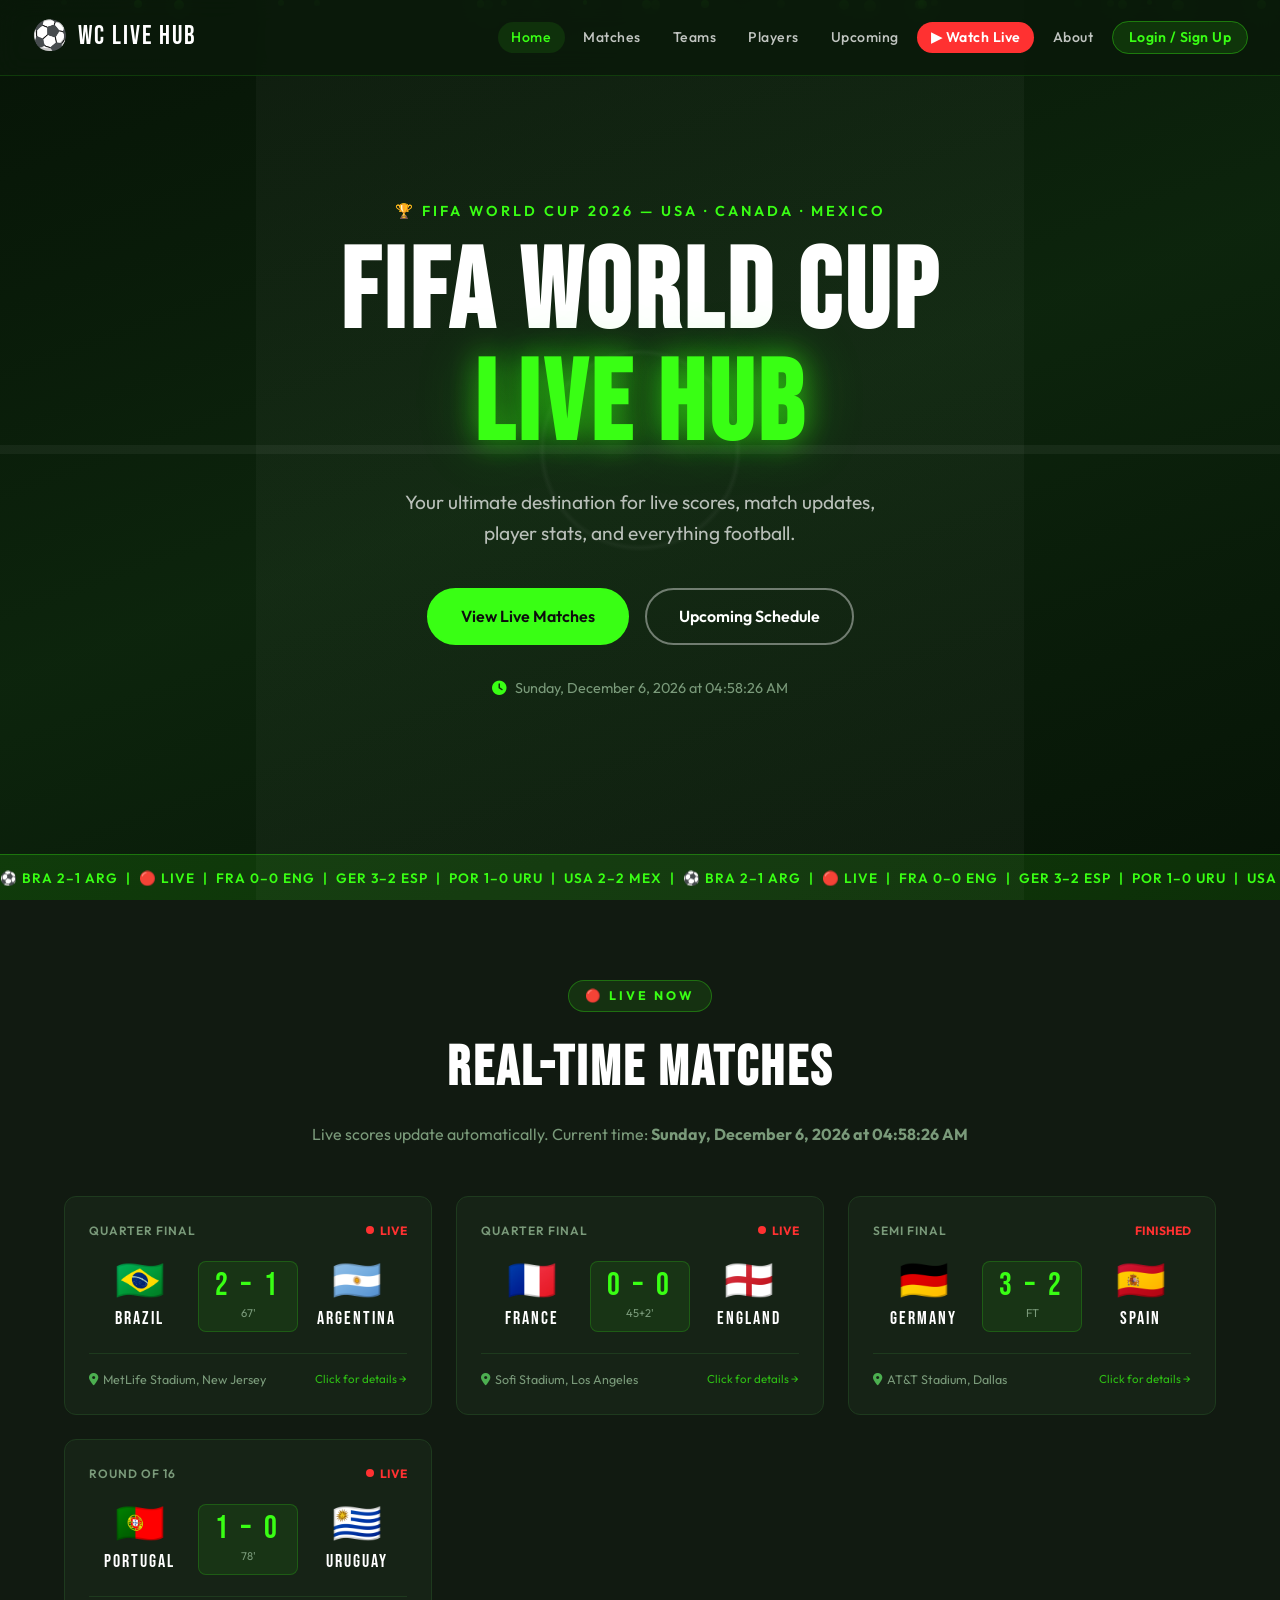
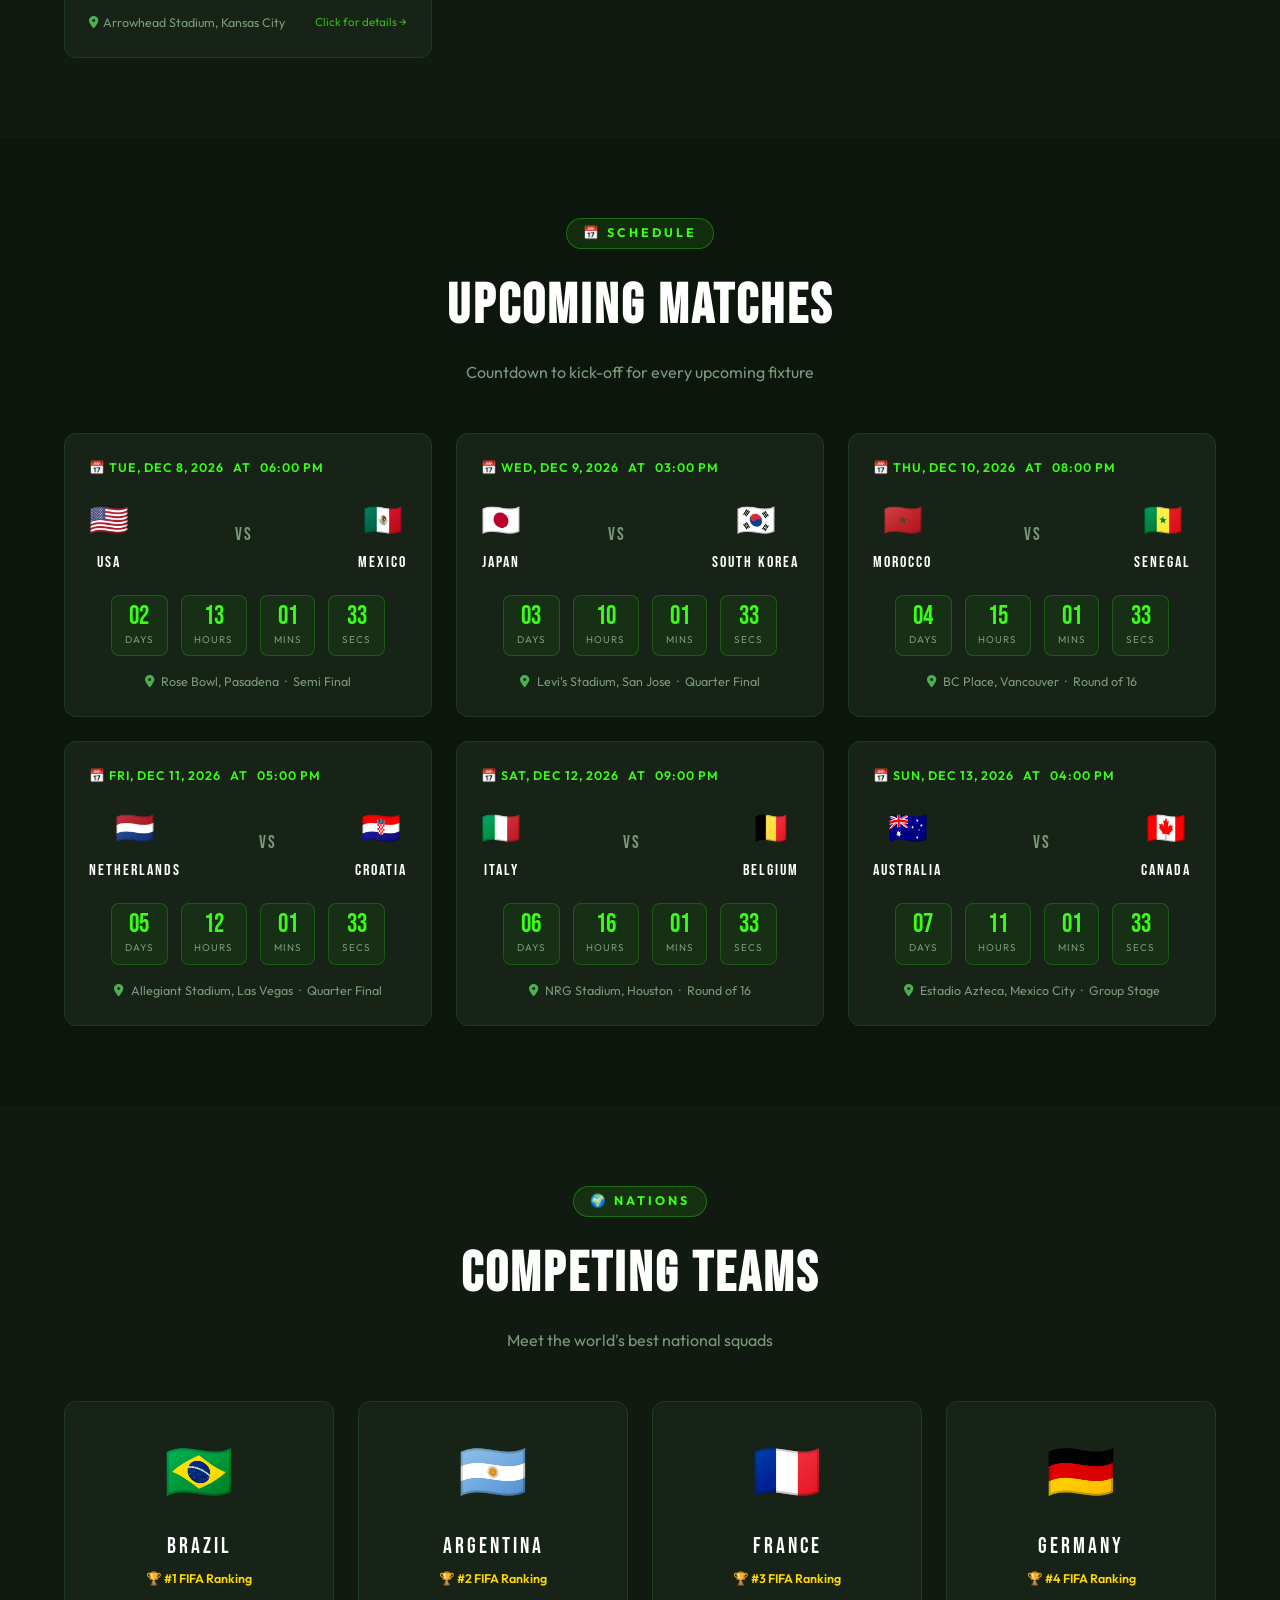
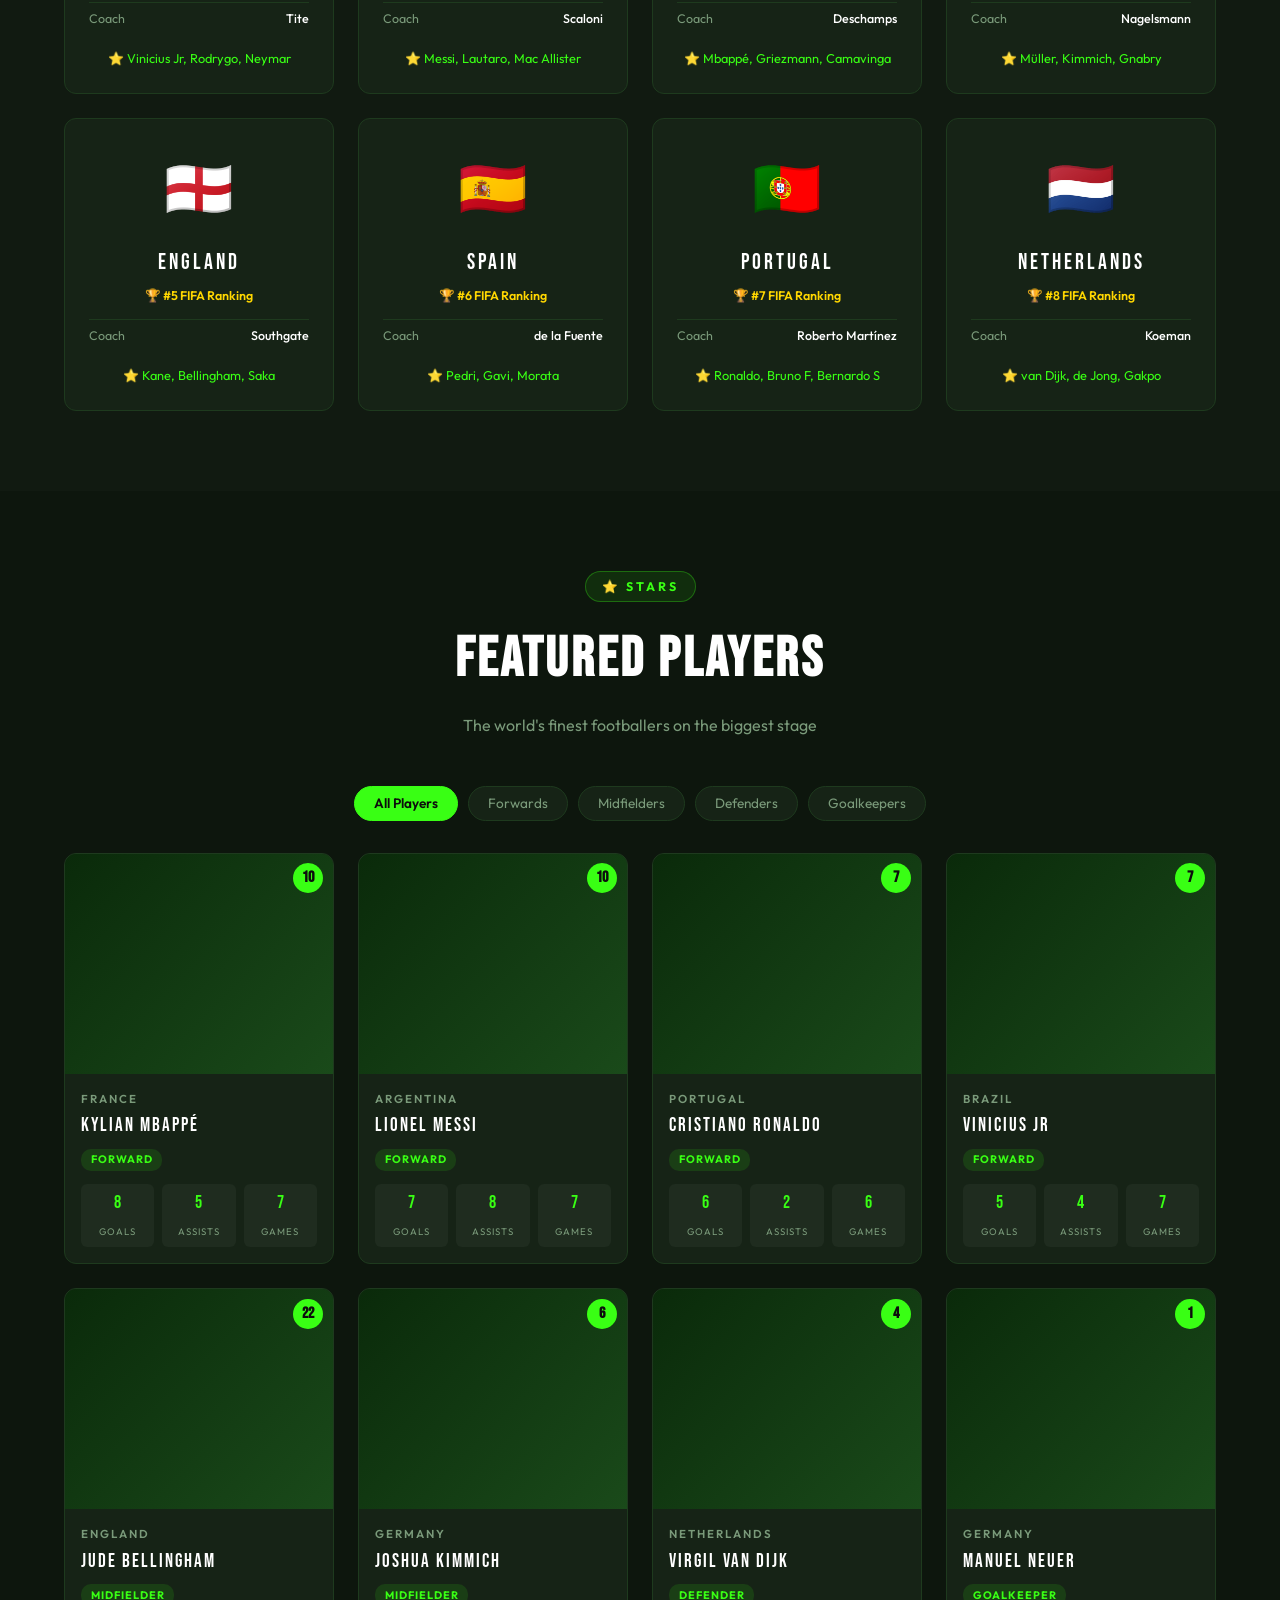
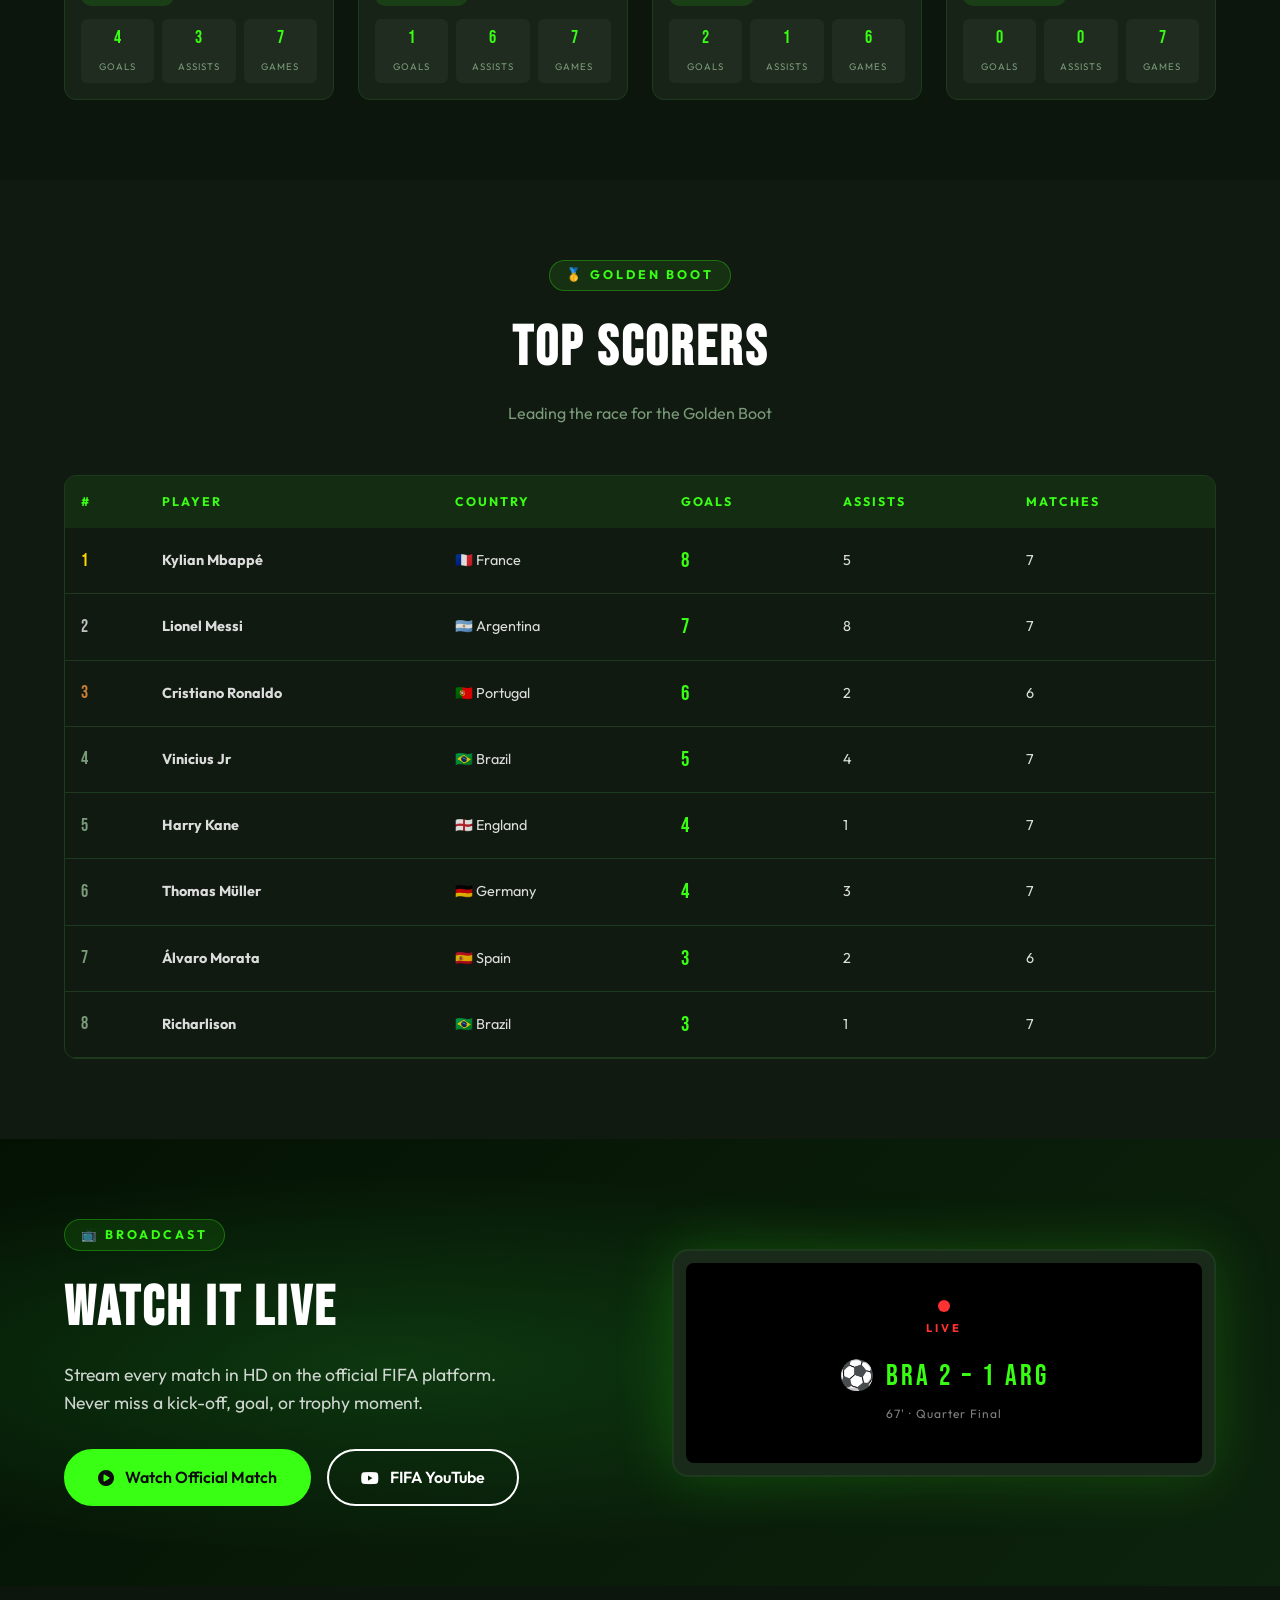
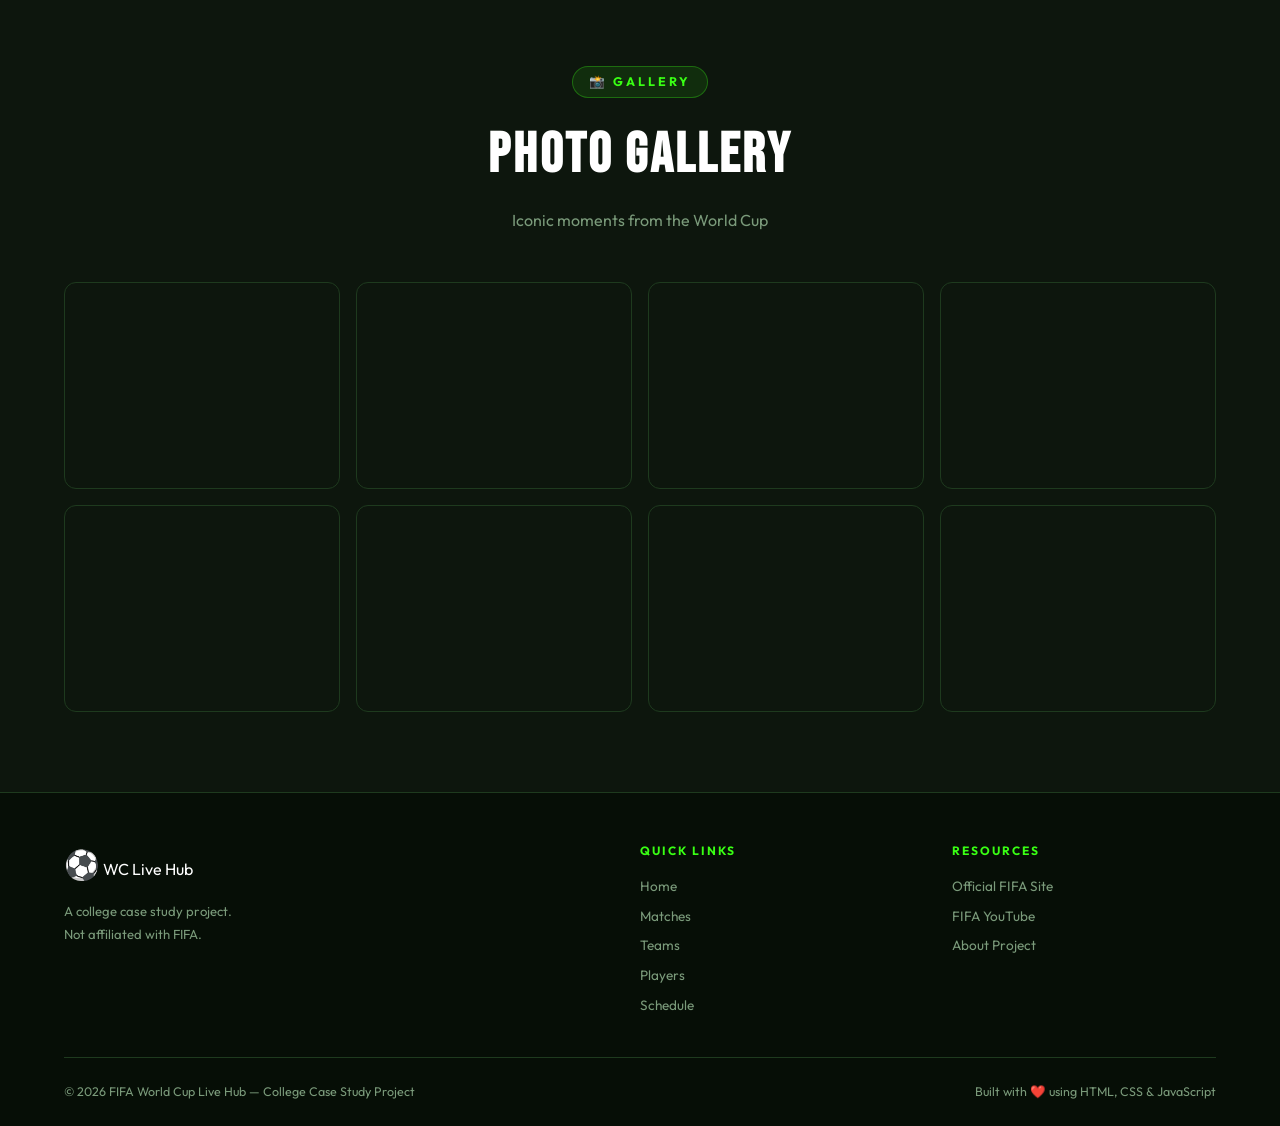
==== index.html @ 577395e6 "Add files via upload" ====
<!DOCTYPE html>
<html lang="en">
<head>
  <meta charset="UTF-8" />
  <meta name="viewport" content="width=device-width, initial-scale=1.0"/>
  <title>FIFA World Cup Live Hub</title>
  <!-- Google Fonts: Bebas Neue for headings, Outfit for body text -->
  <link href="https://fonts.googleapis.com/css2?family=Bebas+Neue&family=Outfit:wght@300;400;500;600;700&display=swap" rel="stylesheet"/>
  <!-- Font Awesome for icons -->
  <link rel="stylesheet" href="https://cdnjs.cloudflare.com/ajax/libs/font-awesome/6.5.0/css/all.min.css"/>
  <link rel="stylesheet" href="style.css"/>
</head>
<body>

  <!-- ===================== NAVIGATION BAR ===================== -->
  <nav class="navbar" id="navbar">
    <div class="nav-logo">
      <span class="logo-icon">⚽</span>
      <span class="logo-text">WC Live Hub</span>
    </div>

    <!-- Hamburger button for mobile -->
    <button class="hamburger" id="hamburger" aria-label="Toggle menu">
      <span></span><span></span><span></span>
    </button>

    <ul class="nav-links" id="navLinks">
      <li><a href="#home"      class="nav-link active">Home</a></li>
      <li><a href="#matches"   class="nav-link">Matches</a></li>
      <li><a href="#teams"     class="nav-link">Teams</a></li>
      <li><a href="#players"   class="nav-link">Players</a></li>
      <li><a href="#upcoming"  class="nav-link">Upcoming</a></li>
      <li><a href="#watch"     class="nav-link watch-btn">▶ Watch Live</a></li>
      <li><a href="#about"     class="nav-link">About</a></li>
      <li><a href="login.html" class="nav-link login-btn" id="authBtn">Login / Sign Up</a></li>
    </ul>
  </nav>

  <!-- ===================== HERO SECTION ===================== -->
  <section class="hero" id="home">
    <!-- Dark overlay to make text readable over the photo -->
    <div class="hero-photo-overlay"></div>
    <!-- Animated pitch lines in background -->
    <div class="pitch-overlay"></div>
    <div class="hero-particles" id="particles"></div>

    <div class="hero-content">
      <p class="hero-eyebrow">🏆 FIFA WORLD CUP 2026 — USA · CANADA · MEXICO</p>
      <h1 class="hero-title">FIFA World Cup<br/><span class="accent">Live Hub</span></h1>
      <p class="hero-subtitle">Your ultimate destination for live scores, match updates,<br/>player stats, and everything football.</p>
      <div class="hero-buttons">
        <a href="#matches"  class="btn btn-primary">View Live Matches</a>
        <a href="#upcoming" class="btn btn-outline">Upcoming Schedule</a>
      </div>
      <!-- Live clock displayed in hero -->
      <div class="hero-clock">
        <i class="fa fa-clock"></i>
        <span id="heroClock"></span>
      </div>
    </div>

    <!-- Scrolling ticker tape at bottom of hero -->
    <div class="ticker-wrap">
      <div class="ticker">
        ⚽ BRA 2–1 ARG &nbsp;|&nbsp; 🔴 LIVE &nbsp;|&nbsp; FRA 0–0 ENG &nbsp;|&nbsp;
        GER 3–2 ESP &nbsp;|&nbsp; POR 1–0 URU &nbsp;|&nbsp; USA 2–2 MEX &nbsp;|&nbsp;
        ⚽ BRA 2–1 ARG &nbsp;|&nbsp; 🔴 LIVE &nbsp;|&nbsp; FRA 0–0 ENG &nbsp;|&nbsp;
        GER 3–2 ESP &nbsp;|&nbsp; POR 1–0 URU &nbsp;|&nbsp; USA 2–2 MEX
      </div>
    </div>
  </section>

  <!-- ===================== LIVE MATCHES SECTION ===================== -->
  <section class="section" id="matches">
    <div class="container">
      <div class="section-header">
        <span class="section-tag">🔴 LIVE NOW</span>
        <h2 class="section-title">Real-Time Matches</h2>
        <p class="section-sub">Live scores update automatically. Current time: <strong id="matchClock"></strong></p>
      </div>

      <div class="match-grid" id="matchGrid">
        <!-- Match cards are injected by script.js -->
      </div>
    </div>
  </section>

  <!-- ===================== MATCH DETAIL MODAL ===================== -->
  <!--
    This modal pops up when a user clicks a match card.
    It shows lineups, key players, and match history.
  -->
  <div class="modal-overlay" id="modalOverlay">
    <div class="modal-box" id="modalBox">
      <button class="modal-close" id="modalClose">&times;</button>
      <div id="modalContent"></div>
    </div>
  </div>

  <!-- ===================== UPCOMING MATCHES SECTION ===================== -->
  <section class="section section-dark" id="upcoming">
    <div class="container">
      <div class="section-header">
        <span class="section-tag">📅 SCHEDULE</span>
        <h2 class="section-title">Upcoming Matches</h2>
        <p class="section-sub">Countdown to kick-off for every upcoming fixture</p>
      </div>
      <div class="upcoming-grid" id="upcomingGrid">
        <!-- Upcoming cards injected by script.js -->
      </div>
    </div>
  </section>

  <!-- ===================== TEAMS SECTION ===================== -->
  <section class="section" id="teams">
    <div class="container">
      <div class="section-header">
        <span class="section-tag">🌍 NATIONS</span>
        <h2 class="section-title">Competing Teams</h2>
        <p class="section-sub">Meet the world's best national squads</p>
      </div>
      <div class="teams-grid" id="teamsGrid">
        <!-- Team cards injected by script.js -->
      </div>
    </div>
  </section>

  <!-- ===================== PLAYERS SECTION ===================== -->
  <section class="section section-dark" id="players">
    <div class="container">
      <div class="section-header">
        <span class="section-tag">⭐ STARS</span>
        <h2 class="section-title">Featured Players</h2>
        <p class="section-sub">The world's finest footballers on the biggest stage</p>
      </div>

      <!-- Filter buttons -->
      <div class="player-filters" id="playerFilters">
        <button class="filter-btn active" data-filter="all">All Players</button>
        <button class="filter-btn" data-filter="forward">Forwards</button>
        <button class="filter-btn" data-filter="midfielder">Midfielders</button>
        <button class="filter-btn" data-filter="defender">Defenders</button>
        <button class="filter-btn" data-filter="goalkeeper">Goalkeepers</button>
      </div>

      <div class="players-grid" id="playersGrid">
        <!-- Player cards injected by script.js -->
      </div>
    </div>
  </section>

  <!-- ===================== TOP SCORERS LEADERBOARD ===================== -->
  <section class="section" id="scorers">
    <div class="container">
      <div class="section-header">
        <span class="section-tag">🥇 GOLDEN BOOT</span>
        <h2 class="section-title">Top Scorers</h2>
        <p class="section-sub">Leading the race for the Golden Boot</p>
      </div>
      <div class="scorers-table-wrap">
        <table class="scorers-table">
          <thead>
            <tr>
              <th>#</th>
              <th>Player</th>
              <th>Country</th>
              <th>Goals</th>
              <th>Assists</th>
              <th>Matches</th>
            </tr>
          </thead>
          <tbody id="scorersBody">
            <!-- Rows injected by script.js -->
          </tbody>
        </table>
      </div>
    </div>
  </section>

  <!-- ===================== WATCH LIVE SECTION ===================== -->
  <section class="section watch-section" id="watch">
    <div class="container">
      <div class="watch-inner">
        <div class="watch-text">
          <span class="section-tag">📺 BROADCAST</span>
          <h2 class="section-title" style="color:#fff">Watch It Live</h2>
          <p style="color:rgba(255,255,255,0.8); font-size:1.1rem; max-width:480px;">
            Stream every match in HD on the official FIFA platform.
            Never miss a kick-off, goal, or trophy moment.
          </p>
          <div class="watch-buttons">
            <a href="https://www.fifa.com" target="_blank" rel="noopener" class="btn btn-primary pulse-btn">
              <i class="fa fa-play-circle"></i> &nbsp;Watch Official Match
            </a>
            <a href="https://www.youtube.com/@fifatv" target="_blank" rel="noopener" class="btn btn-outline" style="border-color:#fff;color:#fff">
              <i class="fab fa-youtube"></i> &nbsp;FIFA YouTube
            </a>
          </div>
        </div>
        <div class="watch-visual">
          <div class="tv-frame">
            <div class="tv-screen">
              <div class="tv-content">
                <div class="live-dot"></div>
                <span>LIVE</span>
                <p>⚽ BRA 2 – 1 ARG</p>
                <small>67' · Quarter Final</small>
              </div>
            </div>
          </div>
        </div>
      </div>
    </div>
  </section>

  <!-- ===================== PLAYER PHOTO GALLERY ===================== -->
  <section class="section section-dark" id="gallery">
    <div class="container">
      <div class="section-header">
        <span class="section-tag">📸 GALLERY</span>
        <h2 class="section-title">Photo Gallery</h2>
        <p class="section-sub">Iconic moments from the World Cup</p>
      </div>
      <div class="gallery-grid" id="galleryGrid">
        <!-- Gallery items injected by script.js -->
      </div>
    </div>
  </section>

  <!-- ===================== FOOTER ===================== -->
  <footer class="footer">
    <div class="container">
      <div class="footer-top">
        <div class="footer-brand">
          <span class="logo-icon">⚽</span>
          <span class="logo-text">WC Live Hub</span>
          <p>A college case study project.<br/>Not affiliated with FIFA.</p>
        </div>
        <div class="footer-links">
          <h4>Quick Links</h4>
          <a href="#home">Home</a>
          <a href="#matches">Matches</a>
          <a href="#teams">Teams</a>
          <a href="#players">Players</a>
          <a href="#upcoming">Schedule</a>
        </div>
        <div class="footer-links">
          <h4>Resources</h4>
          <a href="https://www.fifa.com" target="_blank">Official FIFA Site</a>
          <a href="https://www.youtube.com/@fifatv" target="_blank">FIFA YouTube</a>
          <a href="#about">About Project</a>
        </div>
      </div>
      <div class="footer-bottom">
        <p>© 2026 FIFA World Cup Live Hub — College Case Study Project</p>
        <p>Built with ❤️ using HTML, CSS &amp; JavaScript</p>
      </div>
    </div>
  </footer>

  <!-- Load the JavaScript file -->
  <script src="script.js"></script>

  <!-- Auth state: update navbar button based on login status -->
  <script>
    (function () {
      const authBtn = document.getElementById("authBtn");
      if (!authBtn) return;

      const loggedIn = localStorage.getItem("wc_logged_in") === "true";
      const userName = localStorage.getItem("wc_user_name") || "";

      if (loggedIn) {
        // Show greeting + logout option
        authBtn.textContent = "👋 " + (userName ? userName.split(" ")[0] : "Fan") + " · Logout";
        authBtn.href = "#";
        authBtn.addEventListener("click", function (e) {
          e.preventDefault();
          localStorage.removeItem("wc_logged_in");
          localStorage.removeItem("wc_user_name");
          localStorage.removeItem("wc_user_email");
          window.location.reload();
        });
      }
    })();
  </script>
</body>
</html>
---- style.css ----
/* ================================================================
   FIFA WORLD CUP LIVE HUB — style.css
   College Case Study Project
   ================================================================
   TABLE OF CONTENTS:
   1. CSS Variables (Color Palette & Fonts)
   2. Reset & Base Styles
   3. Navigation Bar
   4. Hero Section
   5. Section Shared Styles
   6. Live Match Cards
   7. Modal (Match Detail Popup)
   8. Upcoming Matches
   9. Teams Section
  10. Players Section
  11. Top Scorers Table
  12. Watch Live Section
  13. Gallery
  14. About Section
  15. Footer
  16. Utility Classes
  17. Responsive / Mobile Media Queries
================================================================ */

/* ========================
   1. CSS VARIABLES
======================== */
:root {
  --green-dark:  #0a3d0a;   /* Deep pitch green */
  --green-mid:   #16711e;   /* Stadium green */
  --green-neon:  #39ff14;   /* Neon accent */
  --green-light: #4caf50;   /* Soft green */
  --white:       #ffffff;
  --off-white:   #f5f5f0;
  --black:       #0d0d0d;
  --dark-bg:     #111a11;   /* Page background */
  --card-bg:     #162316;   /* Card background */
  --card-border: #1e3a1e;
  --gold:        #ffd700;
  --red-live:    #ff3131;
  --text-muted:  #7a9a7a;
  --font-display: 'Bebas Neue', sans-serif;
  --font-body:    'Outfit', sans-serif;
  --radius:       12px;
  --shadow:       0 8px 32px rgba(0,0,0,0.5);
  --transition:   all 0.3s ease;
}

/* ========================
   2. RESET & BASE STYLES
======================== */
*, *::before, *::after {
  margin: 0;
  padding: 0;
  box-sizing: border-box;
}

html {
  scroll-behavior: smooth; /* Smooth scroll when clicking nav links */
}

body {
  font-family: var(--font-body);
  background-color: var(--dark-bg);
  color: var(--white);
  line-height: 1.6;
  overflow-x: hidden; /* Prevent horizontal scrollbar */
}

a {
  text-decoration: none;
  color: inherit;
}

img {
  max-width: 100%;
  display: block;
}

ul { list-style: none; }

/* ========================
   3. NAVIGATION BAR
======================== */
.navbar {
  position: fixed;           /* Stays at top while scrolling */
  top: 0; left: 0; right: 0;
  z-index: 1000;
  display: flex;
  align-items: center;
  justify-content: space-between;
  padding: 0.9rem 2rem;
  background: rgba(10, 25, 10, 0.85);   /* Semi-transparent dark */
  backdrop-filter: blur(12px);           /* Frosted glass effect */
  border-bottom: 1px solid rgba(57,255,20,0.15);
  transition: var(--transition);
}

/* When page is scrolled, navbar gets slightly darker */
.navbar.scrolled {
  background: rgba(10, 20, 10, 0.97);
  padding: 0.6rem 2rem;
}

.nav-logo {
  display: flex;
  align-items: center;
  gap: 0.5rem;
  font-family: var(--font-display);
  font-size: 1.6rem;
  letter-spacing: 2px;
  color: var(--white);
}

.logo-icon { font-size: 1.8rem; }

.nav-links {
  display: flex;
  align-items: center;
  gap: 0.3rem;
}

.nav-link {
  padding: 0.4rem 0.85rem;
  border-radius: 20px;
  font-size: 0.88rem;
  font-weight: 500;
  color: rgba(255,255,255,0.75);
  transition: var(--transition);
  letter-spacing: 0.5px;
}

.nav-link:hover,
.nav-link.active {
  color: var(--green-neon);
  background: rgba(57,255,20,0.1);
}

/* Special "Watch Live" button in navbar */
.nav-link.watch-btn {
  background: var(--red-live);
  color: white;
  font-weight: 600;
  animation: pulse-red 1.8s infinite;
}

.nav-link.watch-btn:hover {
  background: #cc0000;
  color: white;
}

/* Login / Sign Up button in navbar */
.nav-link.login-btn {
  background: rgba(57,255,20,0.12);
  color: var(--green-neon);
  border: 1px solid rgba(57,255,20,0.35);
  font-weight: 600;
  padding: 0.4rem 1rem;
}

.nav-link.login-btn:hover {
  background: var(--green-neon);
  color: var(--black);
  border-color: var(--green-neon);
}

@keyframes pulse-red {
  0%, 100% { box-shadow: 0 0 0 0 rgba(255,49,49,0.5); }
  50%       { box-shadow: 0 0 0 8px rgba(255,49,49,0); }
}

/* Hamburger button (hidden on desktop) */
.hamburger {
  display: none;
  flex-direction: column;
  gap: 5px;
  background: none;
  border: none;
  cursor: pointer;
  padding: 4px;
}

.hamburger span {
  display: block;
  width: 24px; height: 2px;
  background: var(--green-neon);
  border-radius: 2px;
  transition: var(--transition);
}

/* ========================
   4. HERO SECTION
======================== */
.hero {
  position: relative;
  min-height: 100vh;
  display: flex;
  flex-direction: column;
  align-items: center;
  justify-content: center;
  text-align: center;
  overflow: hidden;

  /* Real football stadium aerial photo */
  background-image: url('https://images.unsplash.com/photo-1431324155629-1a6deb1dec8d?w=1800&q=85');
  background-size: cover;
  background-position: center;
  background-attachment: fixed;
}

/* Dark overlay over the hero photo for text readability */
.hero-photo-overlay {
  position: absolute;
  inset: 0;
  background: linear-gradient(
    160deg,
    rgba(4,18,4,0.82) 0%,
    rgba(10,42,10,0.65) 50%,
    rgba(4,18,4,0.82) 100%
  );
  z-index: 1;
}

/* Pitch lines overlay (CSS-drawn football field markings) */
.pitch-overlay {
  position: absolute;
  inset: 0;
  z-index: 2;
  background-image:
    /* Centre circle */
    radial-gradient(circle at 50% 50%, transparent 12%, rgba(255,255,255,0.04) 12.5%, transparent 13%),
    /* Centre line */
    linear-gradient(to bottom, transparent 49.5%, rgba(255,255,255,0.05) 49.5%, rgba(255,255,255,0.05) 50.5%, transparent 50.5%),
    /* Penalty box lines */
    linear-gradient(to right, transparent 20%, rgba(255,255,255,0.03) 20%, rgba(255,255,255,0.03) 80%, transparent 80%);
  pointer-events: none;
}

/* Floating particles container */
.hero-particles {
  position: absolute;
  inset: 0;
  pointer-events: none;
  z-index: 2;
}

/* Each particle is a small football emoji-like dot */
.particle {
  position: absolute;
  width: 8px; height: 8px;
  background: var(--green-neon);
  border-radius: 50%;
  opacity: 0;
  animation: float-up linear infinite;
}

@keyframes float-up {
  0%   { transform: translateY(100vh) scale(0); opacity: 0; }
  10%  { opacity: 0.6; }
  90%  { opacity: 0.3; }
  100% { transform: translateY(-10vh) scale(1.2); opacity: 0; }
}

.hero-content {
  position: relative;
  z-index: 2;
  max-width: 800px;
  padding: 2rem;
}

.hero-eyebrow {
  font-size: 0.9rem;
  font-weight: 600;
  letter-spacing: 3px;
  text-transform: uppercase;
  color: var(--green-neon);
  margin-bottom: 1rem;
  animation: fade-in 0.8s ease both;
}

.hero-title {
  font-family: var(--font-display);
  font-size: clamp(3rem, 9vw, 7rem); /* Responsive font size */
  line-height: 1;
  letter-spacing: 4px;
  color: var(--white);
  margin-bottom: 1.5rem;
  animation: slide-up 0.9s ease both 0.2s;
}

.hero-title .accent {
  color: var(--green-neon);
  /* Text glow effect */
  text-shadow: 0 0 30px rgba(57,255,20,0.6), 0 0 60px rgba(57,255,20,0.3);
}

.hero-subtitle {
  font-size: clamp(1rem, 2vw, 1.2rem);
  color: rgba(255,255,255,0.7);
  margin-bottom: 2.5rem;
  animation: slide-up 1s ease both 0.4s;
}

/* Shared button styles */
.btn {
  display: inline-flex;
  align-items: center;
  gap: 0.5rem;
  padding: 0.85rem 2rem;
  border-radius: 50px;
  font-family: var(--font-body);
  font-size: 1rem;
  font-weight: 600;
  cursor: pointer;
  transition: var(--transition);
  border: 2px solid transparent;
}

.btn-primary {
  background: var(--green-neon);
  color: var(--black);
  border-color: var(--green-neon);
}

.btn-primary:hover {
  background: #2dcc0f;
  transform: translateY(-3px);
  box-shadow: 0 10px 30px rgba(57,255,20,0.4);
}

.btn-outline {
  background: transparent;
  color: var(--white);
  border-color: rgba(255,255,255,0.4);
}

.btn-outline:hover {
  border-color: var(--green-neon);
  color: var(--green-neon);
  transform: translateY(-3px);
}

.hero-buttons {
  display: flex;
  gap: 1rem;
  justify-content: center;
  flex-wrap: wrap;
  animation: slide-up 1s ease both 0.6s;
}

.hero-clock {
  margin-top: 2rem;
  font-size: 0.9rem;
  color: var(--text-muted);
  animation: fade-in 1.2s ease both 1s;
}

.hero-clock i { margin-right: 0.4rem; color: var(--green-neon); }

/* Ticker tape (scrolling news bar) */
.ticker-wrap {
  position: absolute;
  bottom: 0; left: 0; right: 0;
  background: rgba(57,255,20,0.12);
  border-top: 1px solid rgba(57,255,20,0.3);
  overflow: hidden;
  padding: 0.6rem 0;
  z-index: 10;
}

.ticker {
  display: inline-block;
  white-space: nowrap;
  font-size: 0.85rem;
  font-weight: 600;
  color: var(--green-neon);
  letter-spacing: 1px;
  animation: ticker-scroll 30s linear infinite;
}

@keyframes ticker-scroll {
  from { transform: translateX(100vw); }
  to   { transform: translateX(-100%); }
}

/* ========================
   5. SECTION SHARED STYLES
======================== */
.section {
  padding: 5rem 0;
}

.section-dark {
  background: #0d160d;
}

.container {
  max-width: 1200px;
  margin: 0 auto;
  padding: 0 1.5rem;
}

.section-header {
  text-align: center;
  margin-bottom: 3rem;
}

.section-tag {
  display: inline-block;
  font-size: 0.78rem;
  font-weight: 700;
  letter-spacing: 3px;
  text-transform: uppercase;
  color: var(--green-neon);
  background: rgba(57,255,20,0.1);
  border: 1px solid rgba(57,255,20,0.3);
  padding: 0.3rem 1rem;
  border-radius: 20px;
  margin-bottom: 0.8rem;
}

.section-title {
  font-family: var(--font-display);
  font-size: clamp(2rem, 5vw, 3.5rem);
  letter-spacing: 3px;
  margin-bottom: 0.5rem;
}

.section-sub {
  color: var(--text-muted);
  font-size: 1rem;
}

/* ========================
   6. LIVE MATCH CARDS
======================== */
.match-grid {
  display: grid;
  grid-template-columns: repeat(auto-fill, minmax(320px, 1fr));
  gap: 1.5rem;
}

.match-card {
  background: var(--card-bg);
  border: 1px solid var(--card-border);
  border-radius: var(--radius);
  padding: 1.5rem;
  cursor: pointer;
  transition: var(--transition);
  position: relative;
  overflow: hidden;
}

/* Green left border accent on hover */
.match-card::before {
  content: '';
  position: absolute;
  left: 0; top: 0; bottom: 0;
  width: 3px;
  background: var(--green-neon);
  transform: scaleY(0);
  transition: transform 0.3s ease;
  transform-origin: bottom;
}

.match-card:hover {
  transform: translateY(-6px);
  border-color: var(--green-neon);
  box-shadow: 0 12px 40px rgba(57,255,20,0.15);
}

.match-card:hover::before {
  transform: scaleY(1);
}

.match-card-header {
  display: flex;
  justify-content: space-between;
  align-items: center;
  margin-bottom: 1.2rem;
}

.match-stage {
  font-size: 0.75rem;
  font-weight: 600;
  letter-spacing: 1px;
  text-transform: uppercase;
  color: var(--text-muted);
}

/* "LIVE" badge with pulsing red dot */
.match-status {
  display: flex;
  align-items: center;
  gap: 0.4rem;
  font-size: 0.75rem;
  font-weight: 700;
  color: var(--red-live);
}

.status-dot {
  width: 8px; height: 8px;
  background: var(--red-live);
  border-radius: 50%;
  animation: pulse-dot 1.2s ease-in-out infinite;
}

@keyframes pulse-dot {
  0%, 100% { transform: scale(1); opacity: 1; }
  50%       { transform: scale(1.5); opacity: 0.5; }
}

.match-teams {
  display: flex;
  align-items: center;
  justify-content: space-between;
  gap: 0.5rem;
  margin-bottom: 1.2rem;
}

.team-side {
  display: flex;
  flex-direction: column;
  align-items: center;
  gap: 0.4rem;
  flex: 1;
}

.team-flag {
  font-size: 2.5rem;
  line-height: 1;
}

.team-name {
  font-family: var(--font-display);
  font-size: 1.1rem;
  letter-spacing: 2px;
  text-align: center;
}

/* Score board in the middle of teams */
.score-board {
  display: flex;
  flex-direction: column;
  align-items: center;
  gap: 0.2rem;
  padding: 0.5rem 1rem;
  background: rgba(57,255,20,0.08);
  border-radius: 8px;
  border: 1px solid rgba(57,255,20,0.2);
  min-width: 80px;
}

.score-number {
  font-family: var(--font-display);
  font-size: 2rem;
  letter-spacing: 4px;
  color: var(--green-neon);
  line-height: 1;
}

.score-time {
  font-size: 0.7rem;
  color: var(--text-muted);
}

.match-footer {
  display: flex;
  justify-content: space-between;
  align-items: center;
  padding-top: 1rem;
  border-top: 1px solid var(--card-border);
  font-size: 0.78rem;
  color: var(--text-muted);
}

.match-footer i { margin-right: 0.3rem; color: var(--green-light); }

/* "Click for details" hint */
.match-hint {
  font-size: 0.72rem;
  color: var(--green-neon);
  opacity: 0.7;
}

/* ========================
   7. MODAL (MATCH DETAIL POPUP)
======================== */
.modal-overlay {
  display: none;               /* Hidden by default */
  position: fixed;
  inset: 0;
  background: rgba(0,0,0,0.85);
  z-index: 2000;
  align-items: center;
  justify-content: center;
  padding: 1rem;
  backdrop-filter: blur(6px);
}

/* Show modal when .active class is added */
.modal-overlay.active {
  display: flex;
}

.modal-box {
  background: var(--card-bg);
  border: 1px solid var(--green-neon);
  border-radius: 16px;
  max-width: 700px;
  width: 100%;
  max-height: 90vh;
  overflow-y: auto;
  padding: 2rem;
  position: relative;
  animation: modal-pop 0.35s cubic-bezier(0.175, 0.885, 0.32, 1.275);
}

@keyframes modal-pop {
  from { transform: scale(0.85); opacity: 0; }
  to   { transform: scale(1);    opacity: 1; }
}

.modal-close {
  position: absolute;
  top: 1rem; right: 1rem;
  background: rgba(255,255,255,0.1);
  border: none;
  color: var(--white);
  width: 36px; height: 36px;
  border-radius: 50%;
  font-size: 1.3rem;
  cursor: pointer;
  transition: var(--transition);
  display: flex; align-items: center; justify-content: center;
}

.modal-close:hover {
  background: var(--red-live);
}

/* Modal inner content sections */
.modal-match-header {
  display: flex;
  justify-content: space-around;
  align-items: center;
  padding: 1.5rem 0;
  border-bottom: 1px solid var(--card-border);
  margin-bottom: 1.5rem;
}

.modal-team-flag { font-size: 3rem; }
.modal-team-name { font-family: var(--font-display); font-size: 1.4rem; letter-spacing: 2px; }

.modal-score {
  font-family: var(--font-display);
  font-size: 3rem;
  letter-spacing: 6px;
  color: var(--green-neon);
  text-align: center;
}

.modal-score small {
  display: block;
  font-family: var(--font-body);
  font-size: 0.75rem;
  letter-spacing: 2px;
  color: var(--text-muted);
}

.modal-section-title {
  font-family: var(--font-display);
  font-size: 1.3rem;
  letter-spacing: 2px;
  color: var(--green-neon);
  margin: 1.5rem 0 0.8rem;
}

.lineup-columns {
  display: grid;
  grid-template-columns: 1fr 1fr;
  gap: 1rem;
  margin-bottom: 1rem;
}

.lineup-col h5 {
  font-size: 0.8rem;
  text-transform: uppercase;
  letter-spacing: 1px;
  color: var(--text-muted);
  margin-bottom: 0.5rem;
}

.lineup-col ul {
  font-size: 0.9rem;
  line-height: 2;
}

.lineup-col ul li::before {
  content: '▪ ';
  color: var(--green-neon);
}

.history-table {
  width: 100%;
  border-collapse: collapse;
  font-size: 0.85rem;
}

.history-table th,
.history-table td {
  padding: 0.5rem 0.8rem;
  border-bottom: 1px solid var(--card-border);
  text-align: center;
}

.history-table th {
  color: var(--green-neon);
  font-size: 0.75rem;
  letter-spacing: 1px;
  text-transform: uppercase;
}

/* ========================
   8. UPCOMING MATCHES
======================== */
.upcoming-grid {
  display: grid;
  grid-template-columns: repeat(auto-fill, minmax(300px, 1fr));
  gap: 1.5rem;
}

.upcoming-card {
  background: var(--card-bg);
  border: 1px solid var(--card-border);
  border-radius: var(--radius);
  padding: 1.5rem;
  transition: var(--transition);
}

.upcoming-card:hover {
  transform: translateY(-4px);
  border-color: var(--green-neon);
  box-shadow: 0 8px 30px rgba(57,255,20,0.12);
}

.upcoming-date {
  font-size: 0.78rem;
  font-weight: 600;
  color: var(--green-neon);
  letter-spacing: 1px;
  margin-bottom: 1rem;
  text-transform: uppercase;
}

.upcoming-teams {
  display: flex;
  align-items: center;
  justify-content: space-between;
  gap: 0.5rem;
  margin-bottom: 1.2rem;
}

.upcoming-team {
  display: flex;
  flex-direction: column;
  align-items: center;
  gap: 0.3rem;
}

.upcoming-flag { font-size: 2rem; }

.upcoming-name {
  font-family: var(--font-display);
  font-size: 1rem;
  letter-spacing: 2px;
}

.vs-badge {
  font-family: var(--font-display);
  font-size: 1.1rem;
  color: var(--text-muted);
  letter-spacing: 2px;
}

/* Countdown timer display */
.countdown {
  display: flex;
  gap: 0.8rem;
  justify-content: center;
  margin: 1rem 0;
}

.countdown-unit {
  display: flex;
  flex-direction: column;
  align-items: center;
  background: rgba(57,255,20,0.06);
  border: 1px solid rgba(57,255,20,0.2);
  border-radius: 8px;
  padding: 0.5rem 0.8rem;
  min-width: 54px;
}

.countdown-num {
  font-family: var(--font-display);
  font-size: 1.6rem;
  color: var(--green-neon);
  line-height: 1;
}

.countdown-label {
  font-size: 0.62rem;
  text-transform: uppercase;
  letter-spacing: 1px;
  color: var(--text-muted);
  margin-top: 2px;
}

.upcoming-stadium {
  font-size: 0.78rem;
  color: var(--text-muted);
  text-align: center;
}

.upcoming-stadium i { margin-right: 0.3rem; color: var(--green-light); }

/* ========================
   9. TEAMS SECTION
======================== */
.teams-grid {
  display: grid;
  grid-template-columns: repeat(auto-fill, minmax(240px, 1fr));
  gap: 1.5rem;
}

.team-card {
  background: var(--card-bg);
  border: 1px solid var(--card-border);
  border-radius: var(--radius);
  padding: 1.5rem;
  text-align: center;
  transition: var(--transition);
  cursor: default;
}

.team-card:hover {
  transform: translateY(-6px);
  border-color: var(--gold);
  box-shadow: 0 12px 40px rgba(255,215,0,0.12);
}

.team-country-flag {
  font-size: 3.5rem;
  margin-bottom: 0.8rem;
  display: block;
  transition: transform 0.3s;
}

.team-card:hover .team-country-flag {
  transform: scale(1.15) rotate(-5deg);
}

.team-country-name {
  font-family: var(--font-display);
  font-size: 1.4rem;
  letter-spacing: 3px;
  margin-bottom: 0.3rem;
}

.team-ranking {
  font-size: 0.78rem;
  color: var(--gold);
  font-weight: 600;
  margin-bottom: 0.8rem;
}

.team-info-row {
  display: flex;
  justify-content: space-between;
  font-size: 0.78rem;
  color: var(--text-muted);
  padding: 0.4rem 0;
  border-top: 1px solid var(--card-border);
}

.team-info-row span:last-child {
  color: var(--white);
  font-weight: 500;
}

.team-stars {
  margin-top: 0.8rem;
  font-size: 0.8rem;
  color: var(--green-neon);
}

/* ========================
   10. PLAYERS SECTION
======================== */
.player-filters {
  display: flex;
  gap: 0.6rem;
  justify-content: center;
  flex-wrap: wrap;
  margin-bottom: 2rem;
}

.filter-btn {
  padding: 0.45rem 1.2rem;
  border-radius: 20px;
  border: 1px solid var(--card-border);
  background: var(--card-bg);
  color: var(--text-muted);
  font-family: var(--font-body);
  font-size: 0.85rem;
  cursor: pointer;
  transition: var(--transition);
}

.filter-btn:hover,
.filter-btn.active {
  background: var(--green-neon);
  border-color: var(--green-neon);
  color: var(--black);
  font-weight: 600;
}

.players-grid {
  display: grid;
  grid-template-columns: repeat(auto-fill, minmax(220px, 1fr));
  gap: 1.5rem;
}

/* Player card */
.player-card {
  background: var(--card-bg);
  border: 1px solid var(--card-border);
  border-radius: var(--radius);
  overflow: hidden;
  transition: var(--transition);
  cursor: default;
}

.player-card:hover {
  transform: translateY(-8px);
  border-color: var(--green-neon);
  box-shadow: 0 16px 48px rgba(57,255,20,0.2);
}

/* Image wrapper with zoom effect on hover */
.player-img-wrap {
  position: relative;
  height: 220px;
  overflow: hidden;
  background: linear-gradient(135deg, #0a2a0a, #1a4a1a);
}

.player-img-wrap img {
  width: 100%;
  height: 100%;
  object-fit: cover;
  object-position: top;
  transition: transform 0.5s ease;
}

.player-card:hover .player-img-wrap img {
  transform: scale(1.08);
}

/* Number badge overlay on player image */
.player-number {
  position: absolute;
  top: 0.6rem; right: 0.6rem;
  background: var(--green-neon);
  color: var(--black);
  font-family: var(--font-display);
  font-size: 1rem;
  width: 30px; height: 30px;
  border-radius: 50%;
  display: flex; align-items: center; justify-content: center;
  font-weight: 700;
}

.player-info {
  padding: 1rem;
}

.player-country {
  font-size: 0.72rem;
  font-weight: 600;
  letter-spacing: 2px;
  text-transform: uppercase;
  color: var(--text-muted);
  margin-bottom: 0.2rem;
}

.player-name {
  font-family: var(--font-display);
  font-size: 1.2rem;
  letter-spacing: 2px;
  margin-bottom: 0.2rem;
}

.player-position {
  display: inline-block;
  font-size: 0.68rem;
  font-weight: 700;
  letter-spacing: 1px;
  text-transform: uppercase;
  padding: 0.15rem 0.6rem;
  border-radius: 10px;
  background: rgba(57,255,20,0.12);
  color: var(--green-neon);
  margin-bottom: 0.8rem;
}

.player-stats {
  display: flex;
  gap: 0.5rem;
}

.stat-pill {
  flex: 1;
  text-align: center;
  background: rgba(255,255,255,0.04);
  border-radius: 6px;
  padding: 0.3rem 0.2rem;
}

.stat-pill .s-num {
  display: block;
  font-family: var(--font-display);
  font-size: 1.1rem;
  color: var(--green-neon);
}

.stat-pill .s-label {
  font-size: 0.6rem;
  text-transform: uppercase;
  letter-spacing: 1px;
  color: var(--text-muted);
}

/* Player card hidden when filtered out */
.player-card.hidden {
  display: none;
}

/* ========================
   11. TOP SCORERS TABLE
======================== */
.scorers-table-wrap {
  overflow-x: auto; /* Scroll on small screens */
  border-radius: var(--radius);
  border: 1px solid var(--card-border);
}

.scorers-table {
  width: 100%;
  border-collapse: collapse;
}

.scorers-table th {
  background: rgba(57,255,20,0.08);
  padding: 1rem;
  font-size: 0.78rem;
  text-transform: uppercase;
  letter-spacing: 2px;
  color: var(--green-neon);
  text-align: left;
}

.scorers-table td {
  padding: 1rem;
  border-bottom: 1px solid var(--card-border);
  font-size: 0.9rem;
  color: rgba(255,255,255,0.85);
}

.scorers-table tbody tr:hover {
  background: rgba(57,255,20,0.04);
}

.rank-num {
  font-family: var(--font-display);
  font-size: 1.1rem;
  color: var(--text-muted);
}

/* Gold/Silver/Bronze for top 3 */
.rank-1 { color: var(--gold); }
.rank-2 { color: #C0C0C0; }
.rank-3 { color: #CD7F32; }

.goals-num {
  font-family: var(--font-display);
  font-size: 1.3rem;
  color: var(--green-neon);
}

/* ========================
   12. WATCH LIVE SECTION
======================== */
.watch-section {
  background:
    radial-gradient(ellipse at 30% 50%, rgba(22,113,30,0.35) 0%, transparent 60%),
    linear-gradient(135deg, #041204 0%, #0d230d 100%);
}

.watch-inner {
  display: grid;
  grid-template-columns: 1fr 1fr;
  gap: 4rem;
  align-items: center;
}

.watch-buttons {
  display: flex;
  gap: 1rem;
  flex-wrap: wrap;
  margin-top: 2rem;
}

/* Pulse animation for the Watch button */
.pulse-btn {
  animation: pulse-green 2s infinite;
}

@keyframes pulse-green {
  0%, 100% { box-shadow: 0 0 0 0 rgba(57,255,20,0.5); }
  50%       { box-shadow: 0 0 0 10px rgba(57,255,20,0); }
}

/* TV frame decorative element */
.tv-frame {
  background: #1a2a1a;
  border-radius: 16px;
  padding: 12px;
  border: 2px solid var(--card-border);
  box-shadow: 0 0 60px rgba(57,255,20,0.2);
}

.tv-screen {
  background: #000;
  border-radius: 8px;
  padding: 2rem;
  min-height: 200px;
  display: flex;
  align-items: center;
  justify-content: center;
  position: relative;
  overflow: hidden;
}

/* Scan lines effect on TV */
.tv-screen::after {
  content: '';
  position: absolute;
  inset: 0;
  background: repeating-linear-gradient(
    0deg,
    transparent,
    transparent 2px,
    rgba(0,0,0,0.15) 2px,
    rgba(0,0,0,0.15) 4px
  );
  pointer-events: none;
}

.tv-content {
  text-align: center;
  position: relative;
  z-index: 1;
}

.live-dot {
  width: 12px; height: 12px;
  background: var(--red-live);
  border-radius: 50%;
  margin: 0 auto 0.5rem;
  animation: pulse-dot 1s ease-in-out infinite;
}

.tv-content span {
  display: block;
  font-size: 0.7rem;
  font-weight: 700;
  letter-spacing: 3px;
  color: var(--red-live);
  margin-bottom: 1rem;
}

.tv-content p {
  font-family: var(--font-display);
  font-size: 1.8rem;
  letter-spacing: 3px;
  color: var(--green-neon);
}

.tv-content small {
  font-size: 0.75rem;
  color: rgba(255,255,255,0.5);
  letter-spacing: 1px;
}

/* ========================
   13. GALLERY
======================== */
.gallery-grid {
  display: grid;
  grid-template-columns: repeat(auto-fill, minmax(240px, 1fr));
  gap: 1rem;
}

.gallery-item {
  position: relative;
  border-radius: var(--radius);
  overflow: hidden;
  aspect-ratio: 4/3;    /* Keep consistent proportions */
  cursor: pointer;
  border: 1px solid var(--card-border);
}

.gallery-item img {
  width: 100%;
  height: 100%;
  object-fit: cover;
  transition: transform 0.5s ease;
}

.gallery-item:hover img {
  transform: scale(1.1);
}

/* Caption overlay on hover */
.gallery-caption {
  position: absolute;
  inset: 0;
  background: rgba(0,0,0,0.6);
  display: flex;
  align-items: flex-end;
  padding: 1rem;
  opacity: 0;
  transition: opacity 0.3s ease;
}

.gallery-item:hover .gallery-caption {
  opacity: 1;
}

.gallery-caption span {
  font-size: 0.82rem;
  font-weight: 600;
  color: var(--white);
}

/* ========================
   14. ABOUT SECTION
======================== */
.about-inner {
  display: grid;
  grid-template-columns: 1fr 1fr;
  gap: 4rem;
  align-items: start;
}

.about-text p {
  color: rgba(255,255,255,0.7);
  margin-bottom: 1rem;
  font-size: 0.95rem;
}

.about-list {
  margin-top: 1.2rem;
  display: flex;
  flex-direction: column;
  gap: 0.6rem;
}

.about-list li {
  display: flex;
  align-items: center;
  gap: 0.6rem;
  font-size: 0.9rem;
  color: rgba(255,255,255,0.8);
}

.about-list li i {
  color: var(--green-neon);
  flex-shrink: 0;
}

.about-stats {
  display: grid;
  grid-template-columns: 1fr 1fr;
  gap: 1rem;
}

.stat-card {
  background: var(--card-bg);
  border: 1px solid var(--card-border);
  border-radius: var(--radius);
  padding: 1.5rem;
  text-align: center;
  transition: var(--transition);
}

.stat-card:hover {
  border-color: var(--green-neon);
  background: rgba(57,255,20,0.05);
}

.stat-num {
  display: block;
  font-family: var(--font-display);
  font-size: 2.8rem;
  letter-spacing: 3px;
  color: var(--green-neon);
  line-height: 1;
}

.stat-card span:last-child {
  font-size: 0.78rem;
  text-transform: uppercase;
  letter-spacing: 2px;
  color: var(--text-muted);
}

/* ========================
   15. FOOTER
======================== */
.footer {
  background: #060e06;
  border-top: 1px solid var(--card-border);
  padding: 3rem 0 1.5rem;
}

.footer-top {
  display: grid;
  grid-template-columns: 2fr 1fr 1fr;
  gap: 3rem;
  margin-bottom: 2rem;
}

.footer-brand p {
  font-size: 0.82rem;
  color: var(--text-muted);
  margin-top: 0.8rem;
  line-height: 1.8;
}

.footer-links h4 {
  font-size: 0.75rem;
  letter-spacing: 2px;
  text-transform: uppercase;
  color: var(--green-neon);
  margin-bottom: 1rem;
}

.footer-links a {
  display: block;
  font-size: 0.85rem;
  color: var(--text-muted);
  margin-bottom: 0.5rem;
  transition: color 0.2s;
}

.footer-links a:hover {
  color: var(--green-neon);
}

.footer-bottom {
  border-top: 1px solid var(--card-border);
  padding-top: 1.5rem;
  display: flex;
  justify-content: space-between;
  flex-wrap: wrap;
  gap: 0.5rem;
  font-size: 0.78rem;
  color: var(--text-muted);
}

/* ========================
   16. UTILITY / ANIMATION CLASSES
======================== */
@keyframes fade-in {
  from { opacity: 0; }
  to   { opacity: 1; }
}

@keyframes slide-up {
  from { opacity: 0; transform: translateY(30px); }
  to   { opacity: 1; transform: translateY(0); }
}

/* Scroll-reveal animation: add .reveal to elements, JS toggles .visible */
.reveal {
  opacity: 0;
  transform: translateY(30px);
  transition: opacity 0.6s ease, transform 0.6s ease;
}

.reveal.visible {
  opacity: 1;
  transform: translateY(0);
}

/* Scrollbar styling */
::-webkit-scrollbar { width: 6px; }
::-webkit-scrollbar-track { background: var(--dark-bg); }
::-webkit-scrollbar-thumb { background: var(--green-mid); border-radius: 3px; }
::-webkit-scrollbar-thumb:hover { background: var(--green-neon); }

/* ========================
   17. RESPONSIVE DESIGN
   (Mobile-first breakpoints)
======================== */

/* Tablet: screens smaller than 900px */
@media (max-width: 900px) {
  .watch-inner,
  .about-inner {
    grid-template-columns: 1fr;
    gap: 2rem;
  }

  .footer-top {
    grid-template-columns: 1fr 1fr;
    gap: 2rem;
  }

  .footer-brand {
    grid-column: 1 / -1; /* Span full width */
  }
}

/* Mobile: screens smaller than 640px */
@media (max-width: 640px) {
  /* Show hamburger, hide normal nav links */
  .hamburger { display: flex; }

  .nav-links {
    display: none;
    position: absolute;
    top: 100%;
    left: 0; right: 0;
    background: rgba(10,20,10,0.97);
    flex-direction: column;
    padding: 1.5rem;
    gap: 0.3rem;
    border-bottom: 1px solid var(--card-border);
  }

  /* When hamburger is clicked, .open class is added */
  .nav-links.open { display: flex; }

  .nav-link { font-size: 1rem; padding: 0.6rem 1rem; }

  .hero-buttons { flex-direction: column; align-items: center; }

  .match-grid,
  .upcoming-grid { grid-template-columns: 1fr; }

  .teams-grid,
  .players-grid { grid-template-columns: repeat(2, 1fr); }

  .gallery-grid { grid-template-columns: repeat(2, 1fr); }

  .about-stats { grid-template-columns: repeat(2, 1fr); }

  .footer-top { grid-template-columns: 1fr; }

  .footer-bottom { flex-direction: column; text-align: center; }

  .lineup-columns { grid-template-columns: 1fr; }
}

/* Very small phones */
@media (max-width: 380px) {
  .teams-grid,
  .players-grid { grid-template-columns: 1fr; }
}
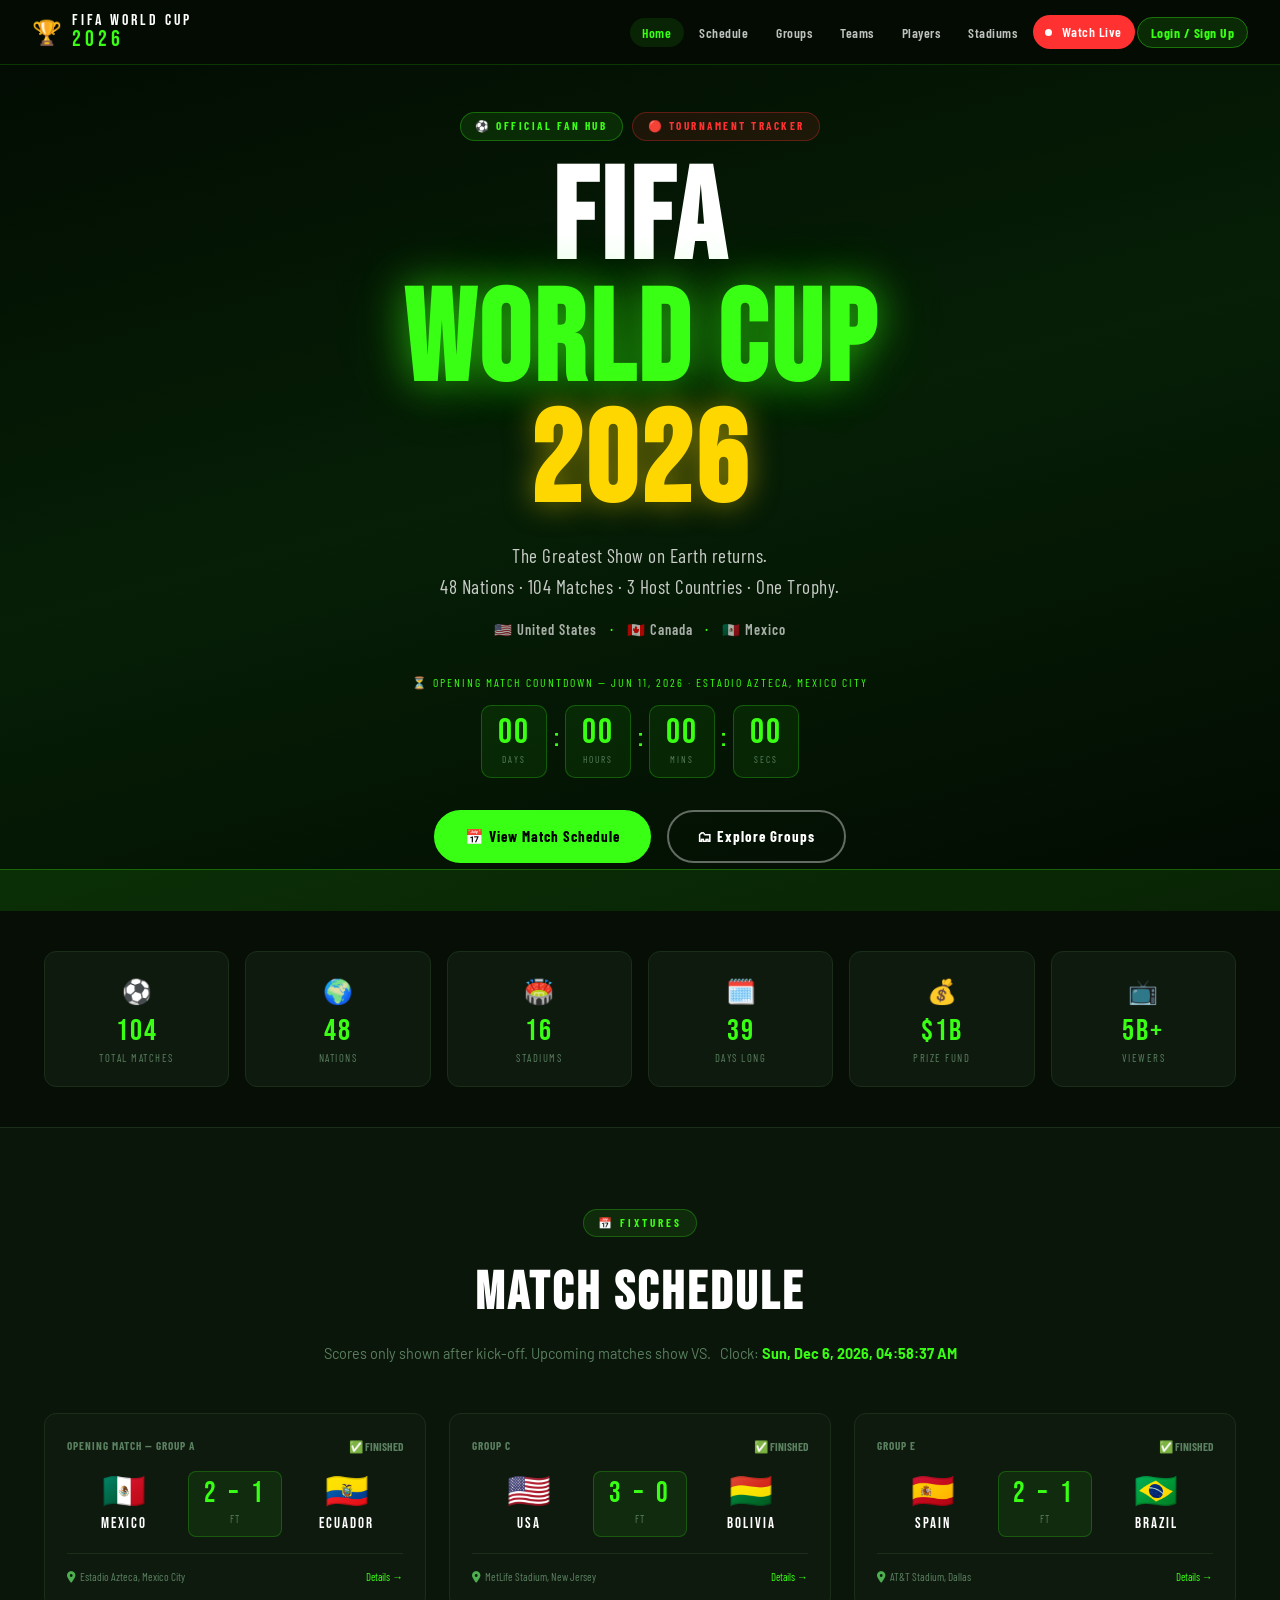
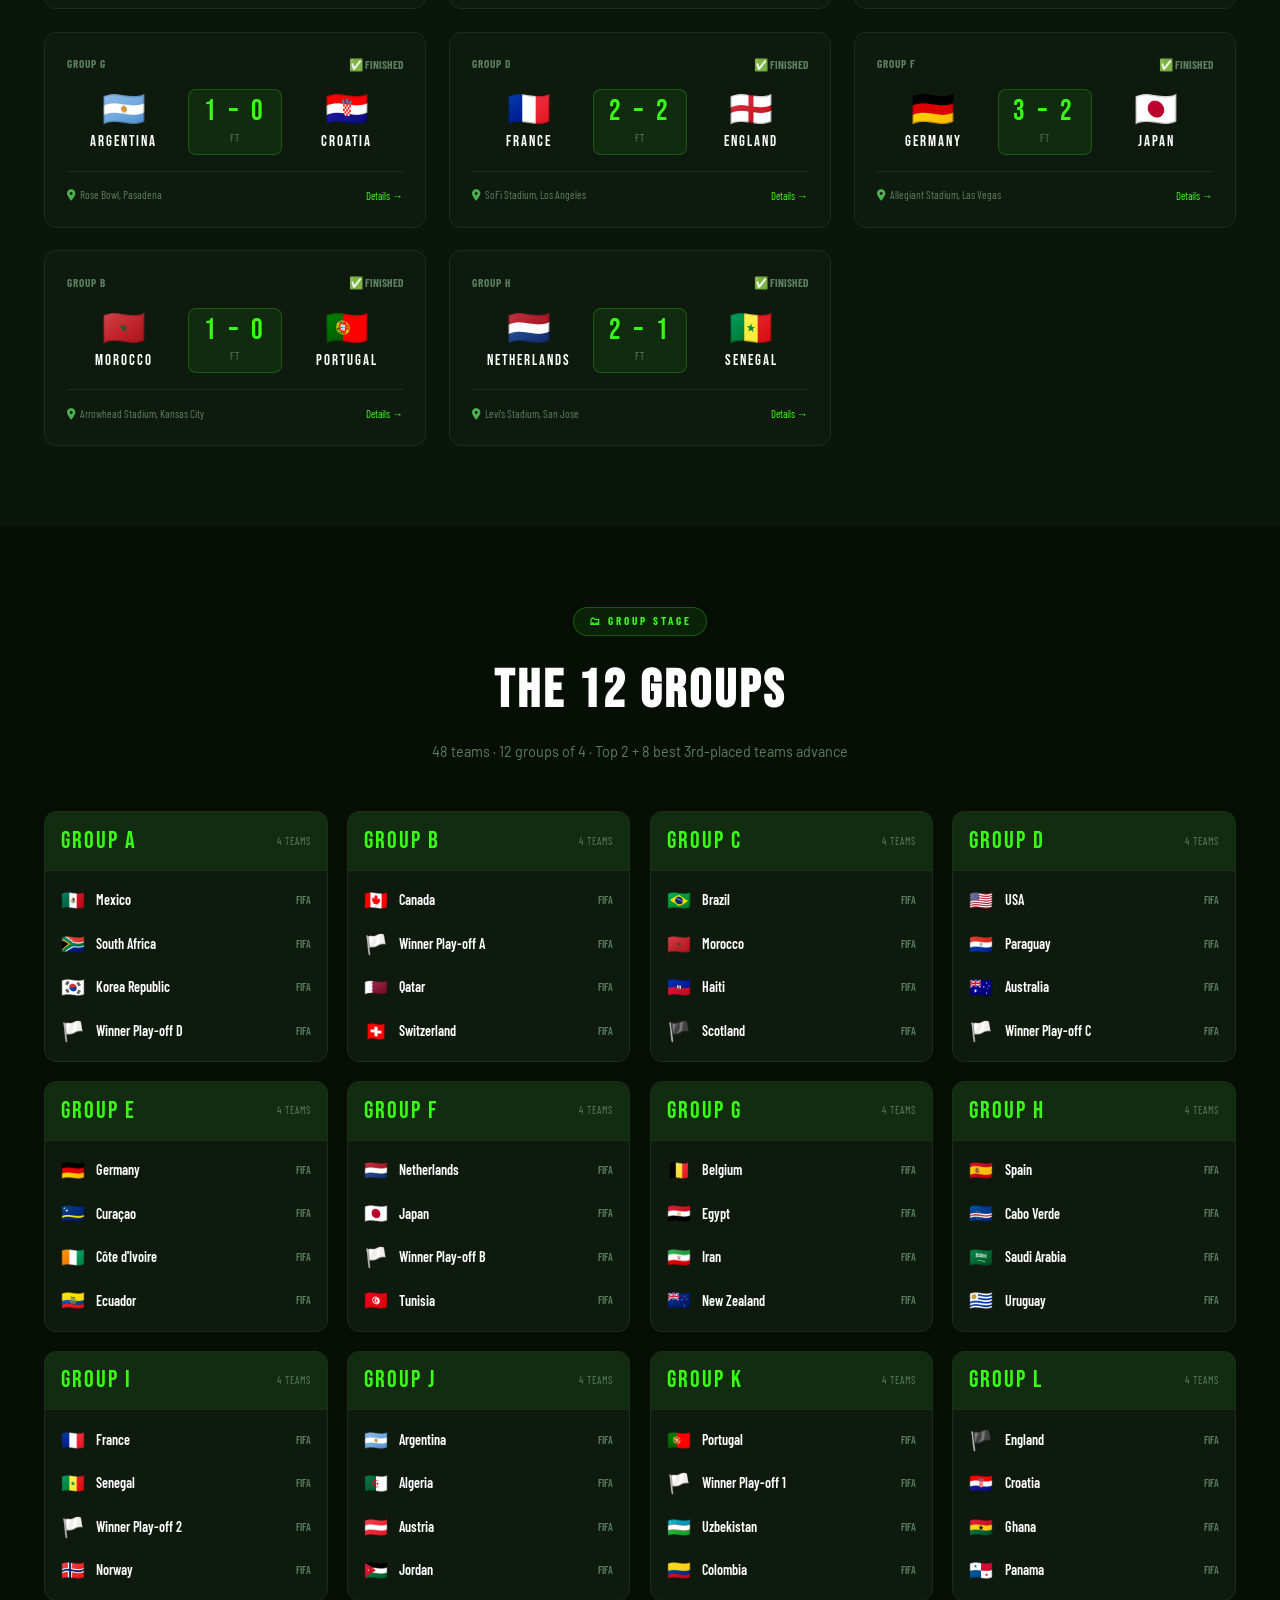
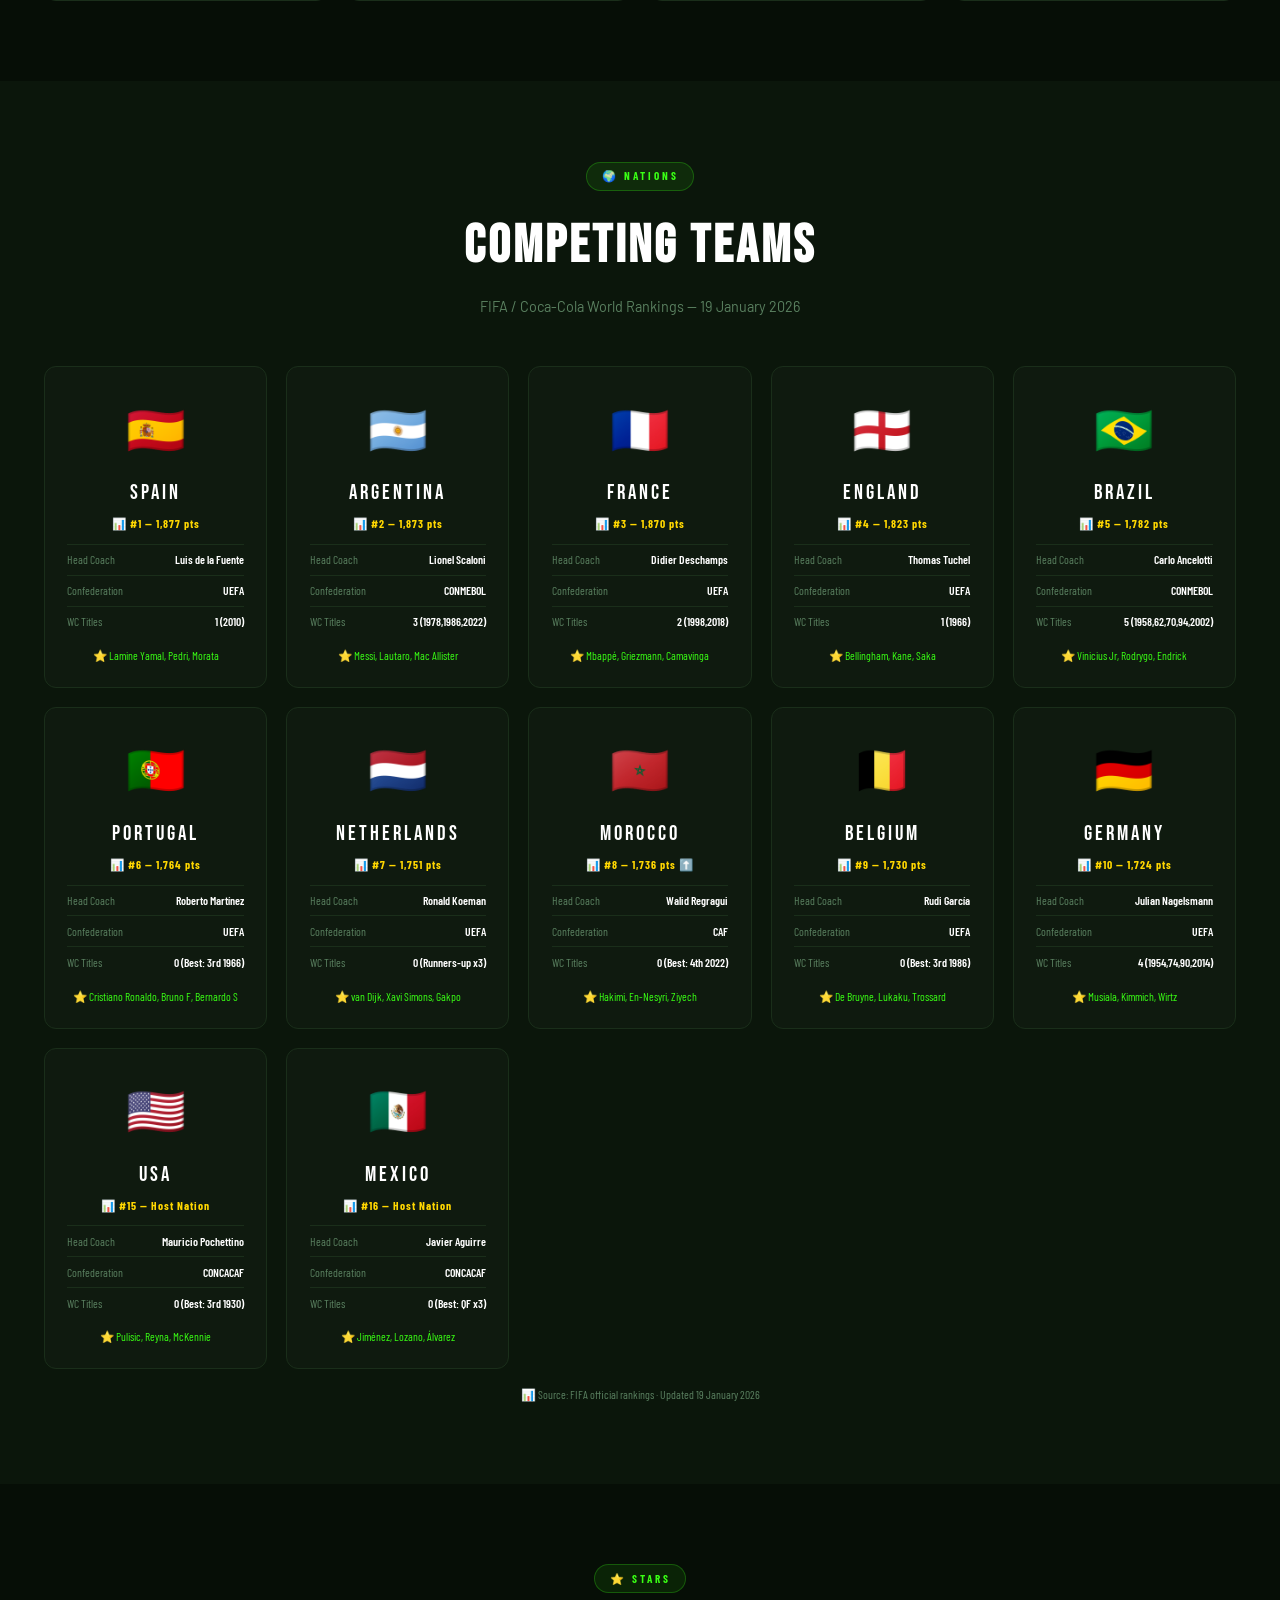
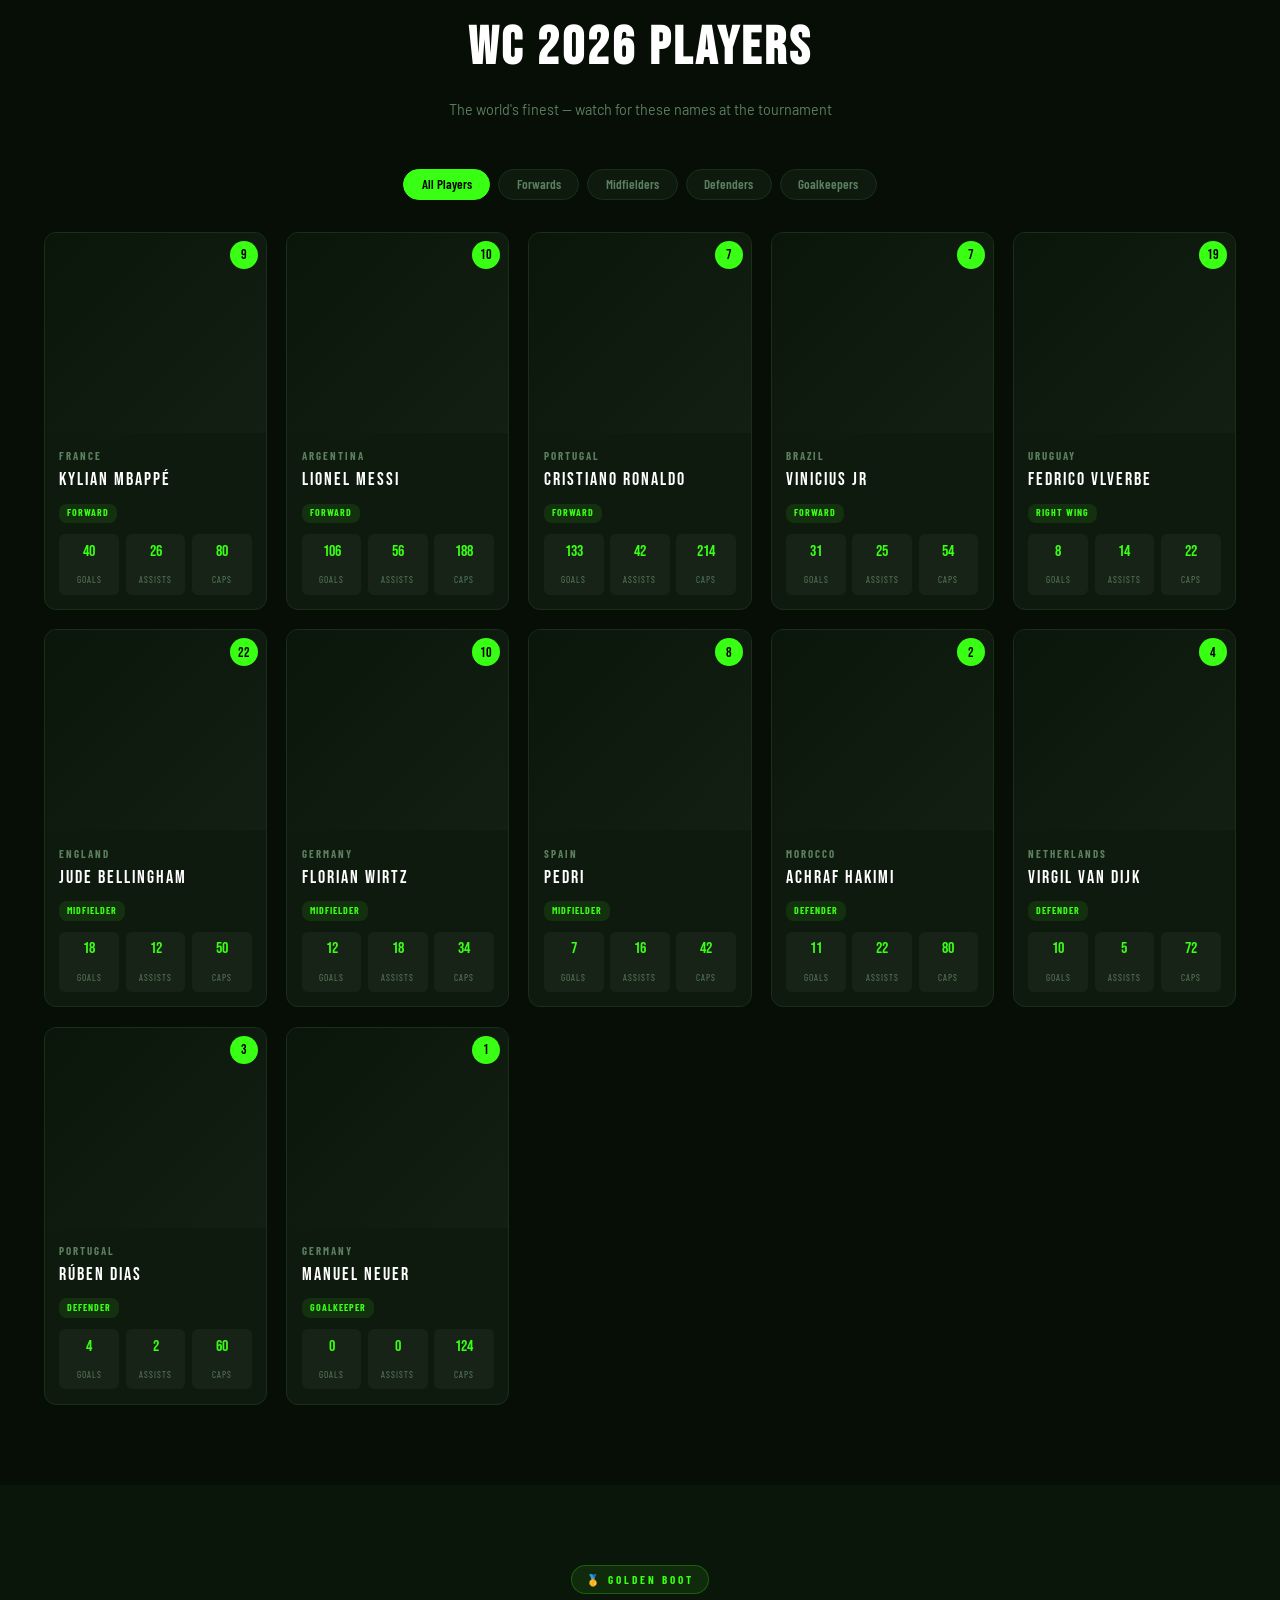
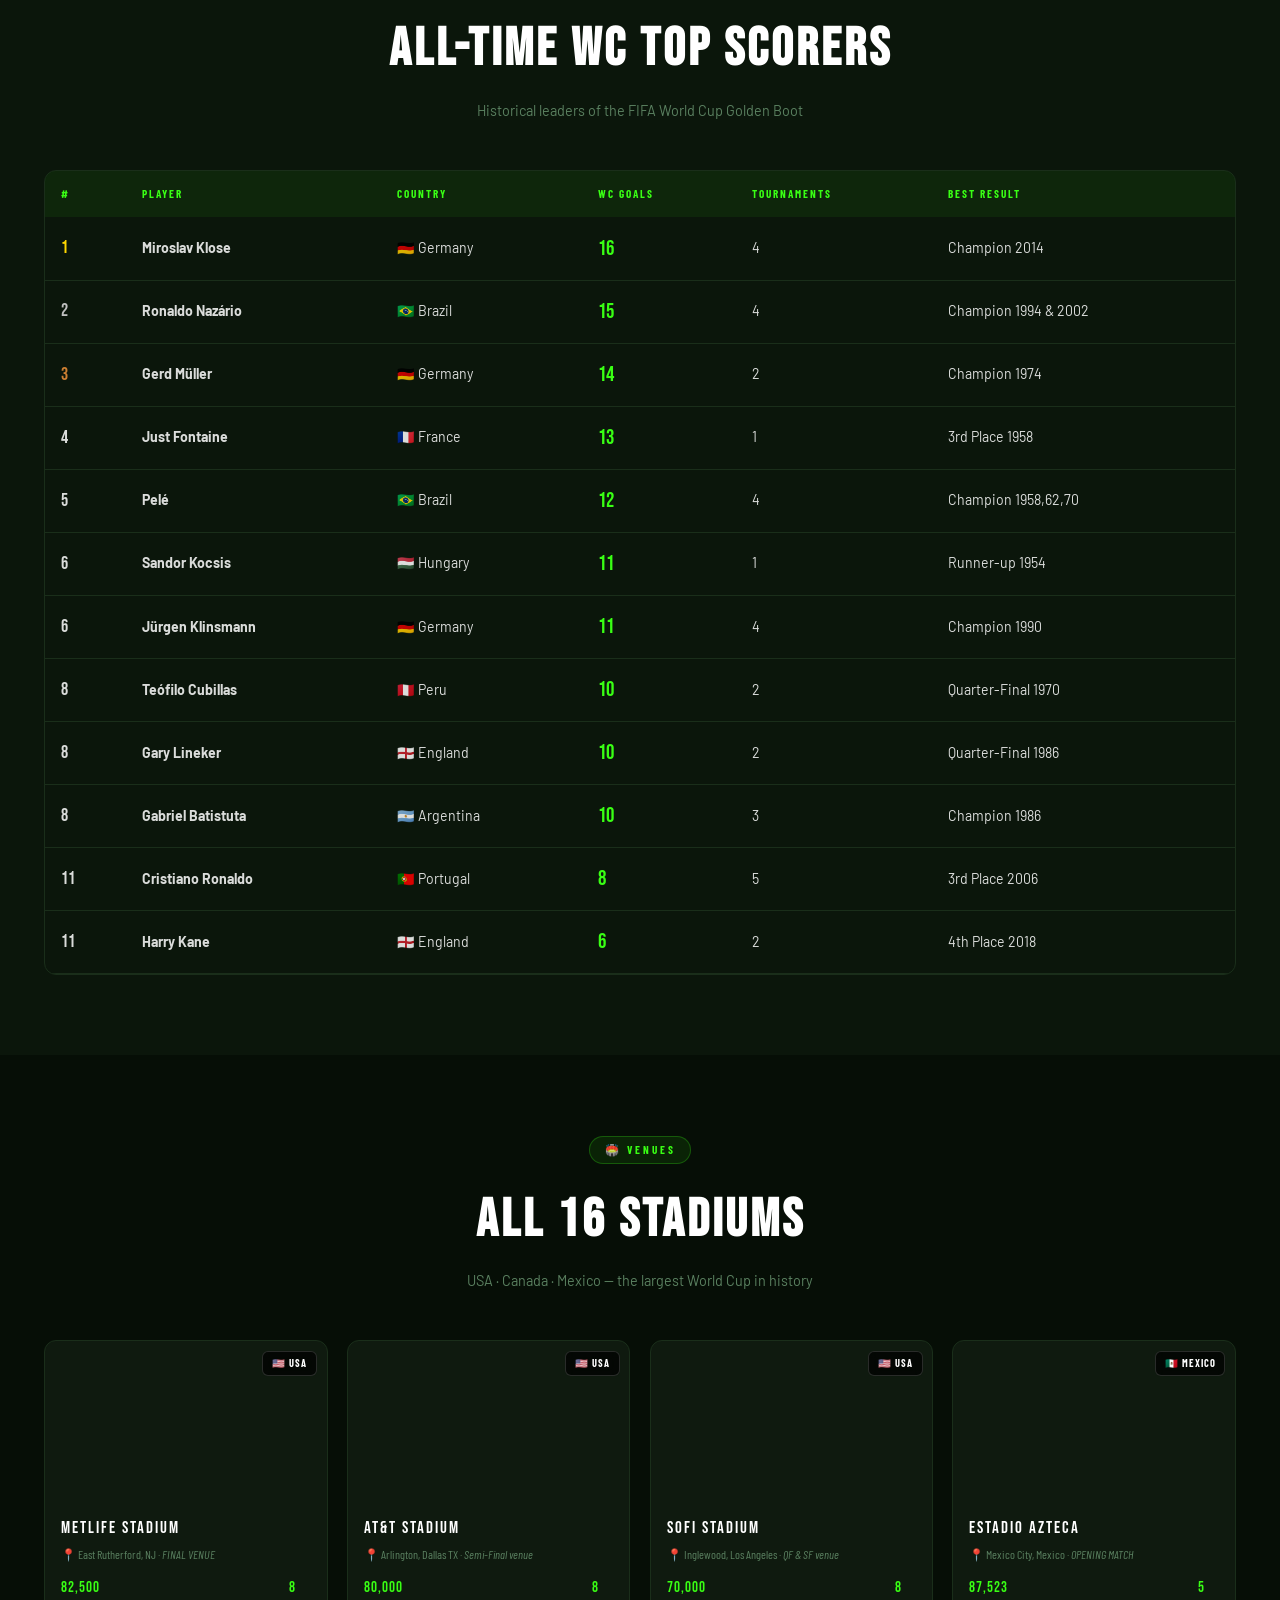
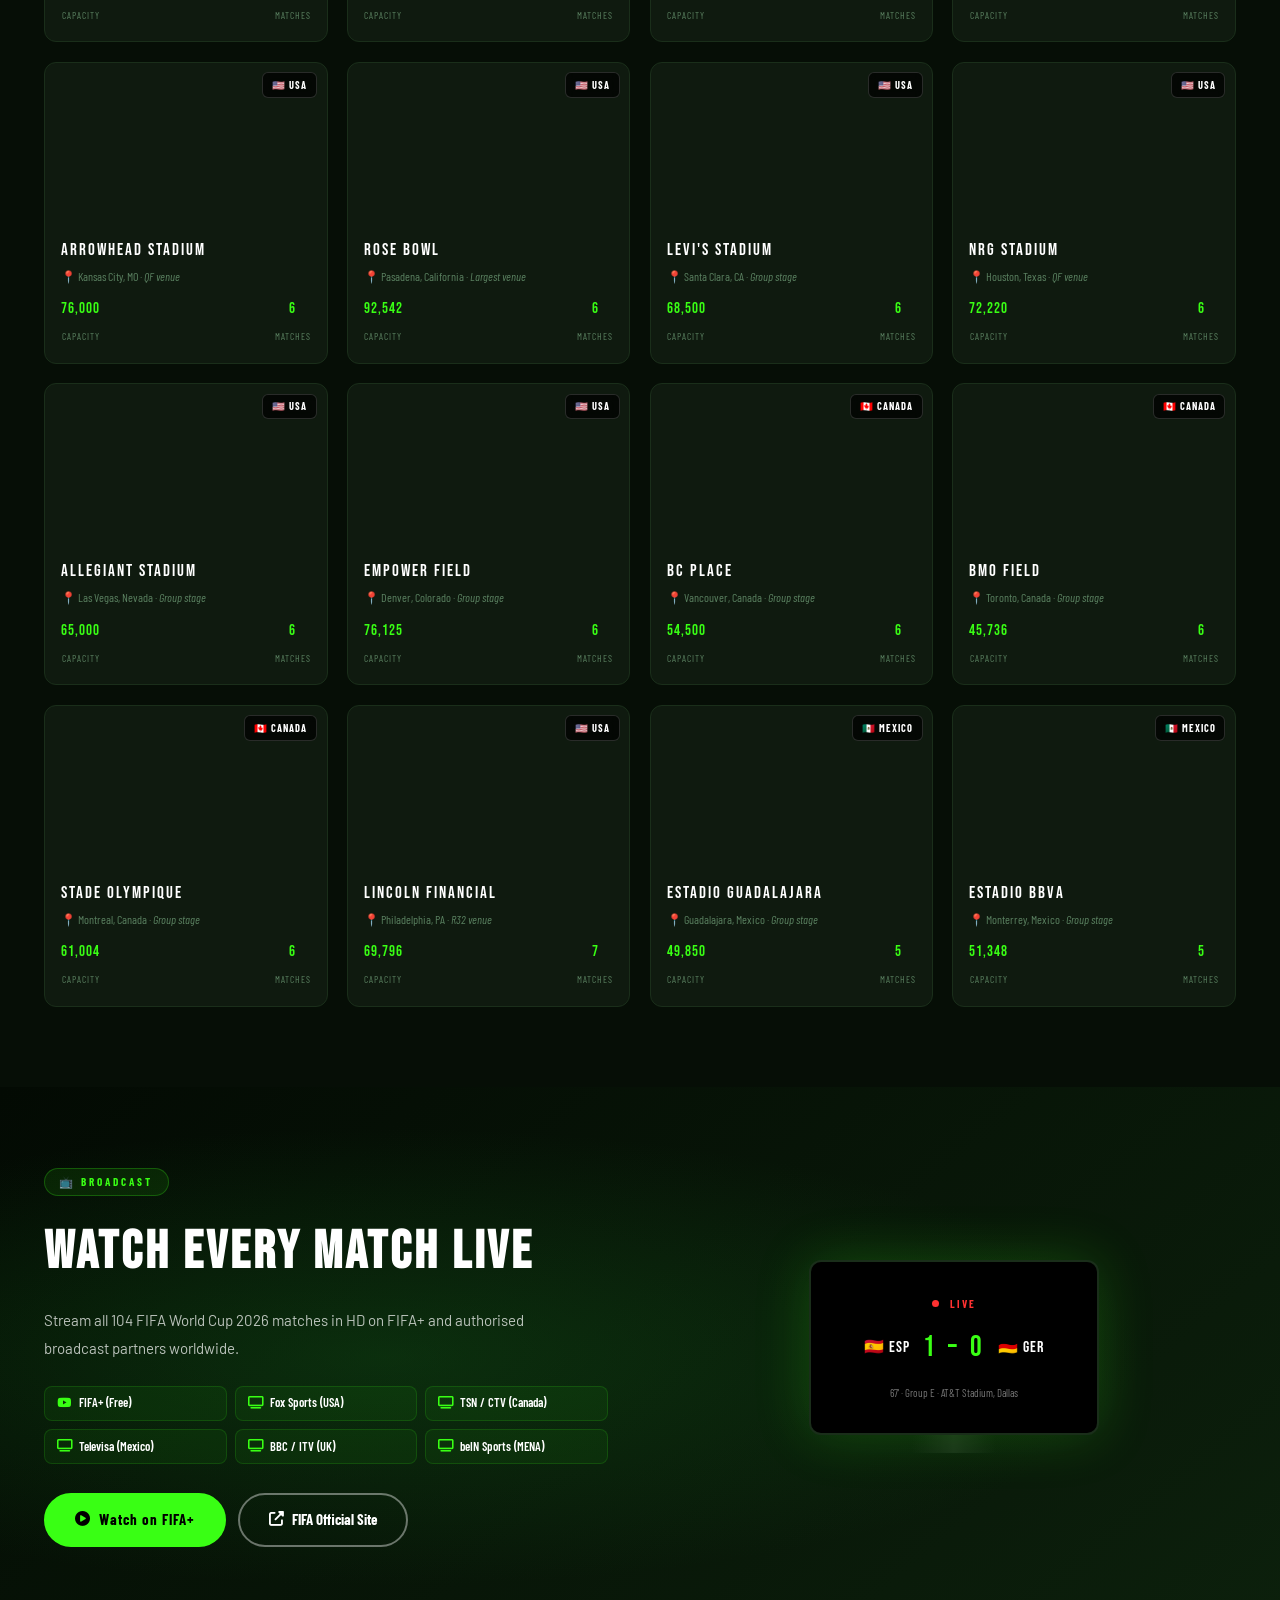
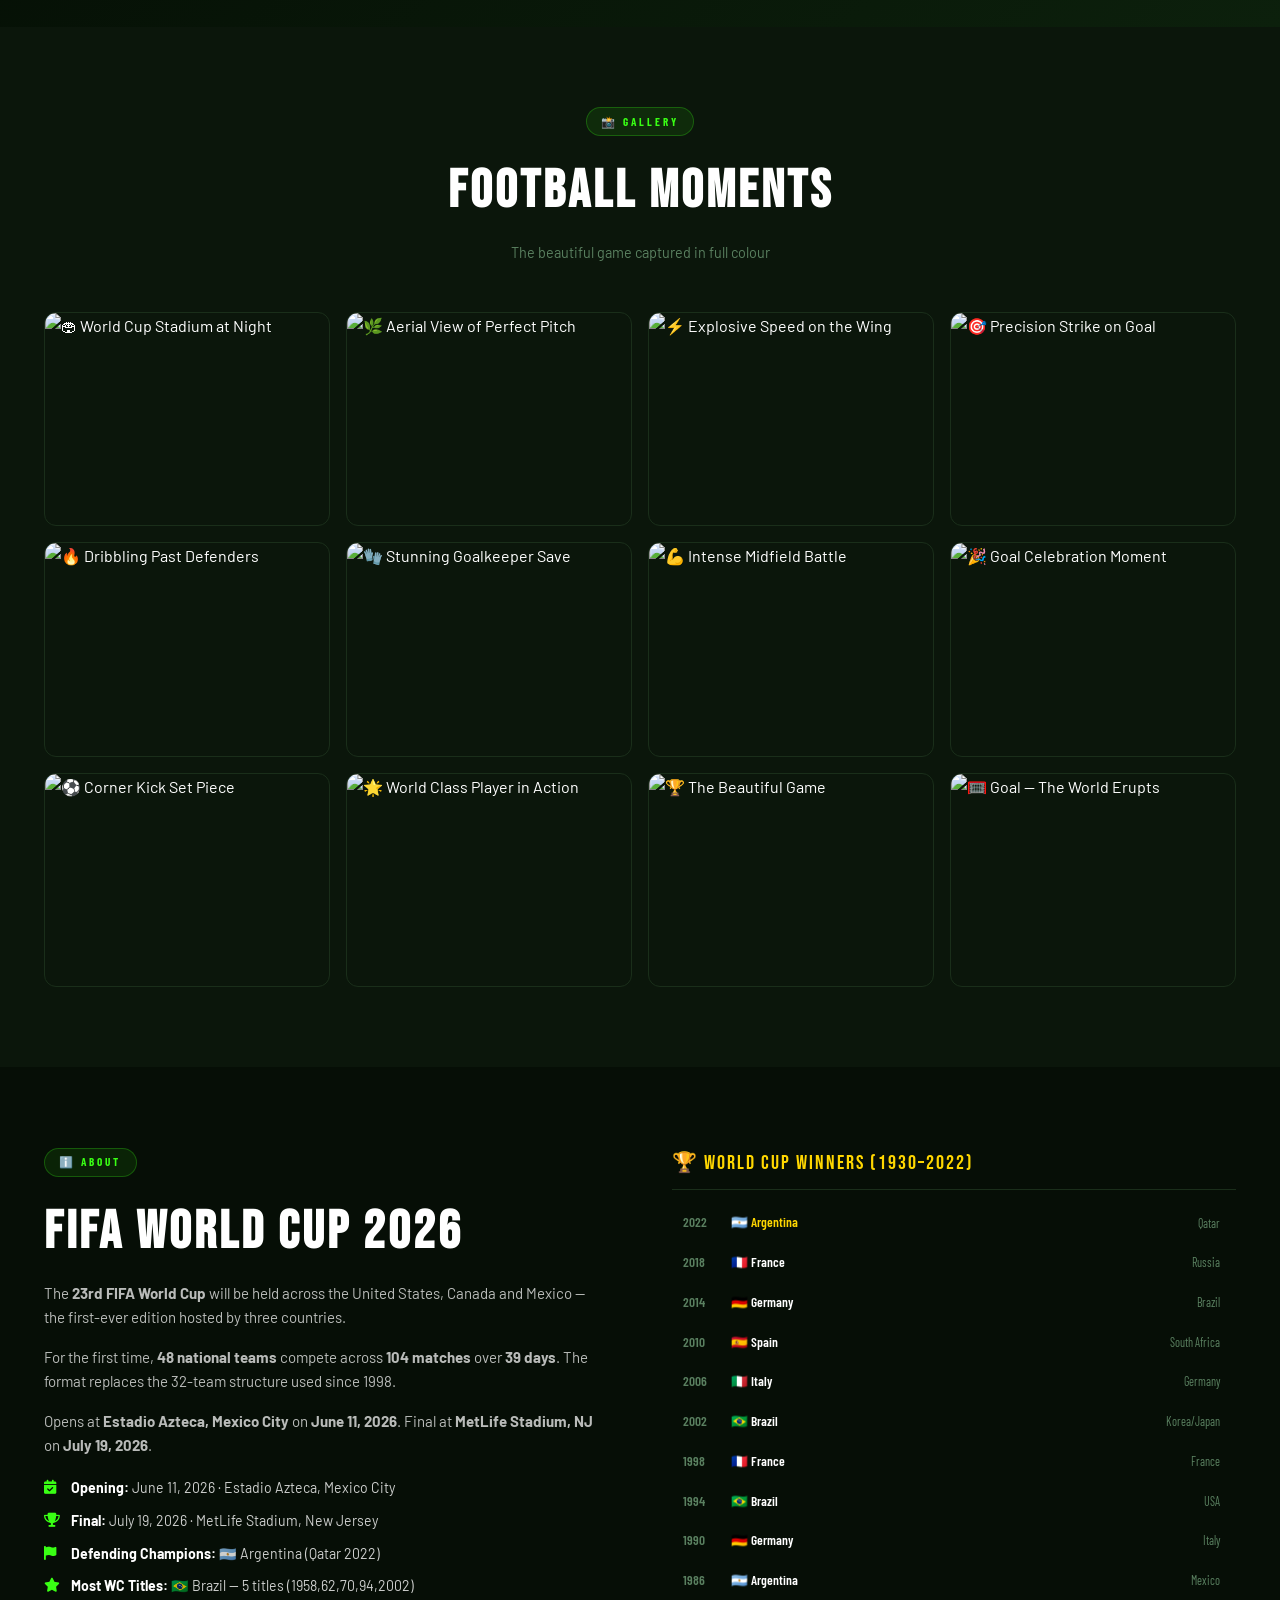
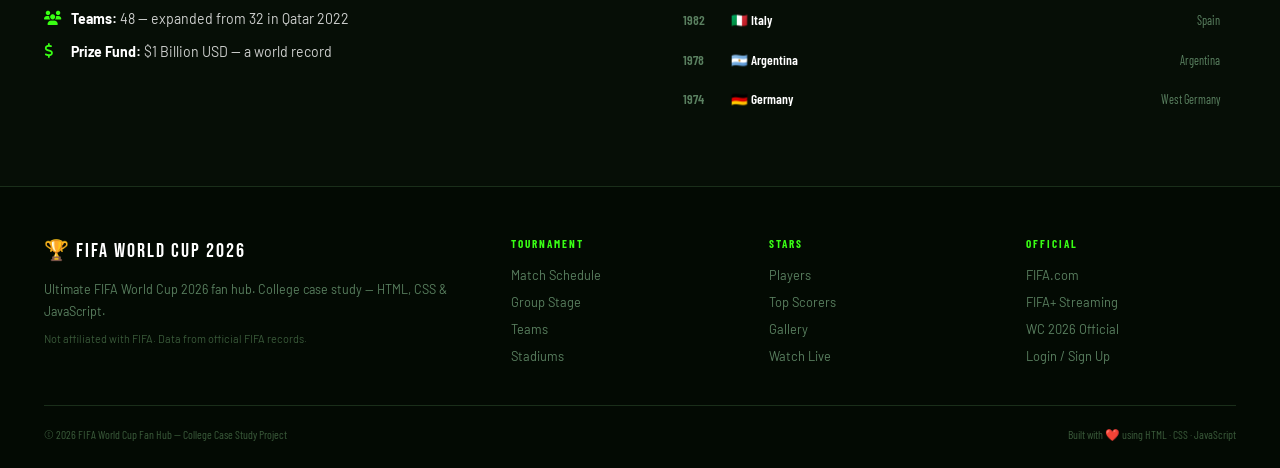
==== commit aafc7733: "Add files via upload" ====
--- a/index.html
+++ b/index.html
@@ -1,288 +1,709 @@
 <!DOCTYPE html>
 <html lang="en">
 <head>
-  <meta charset="UTF-8" />
-  <meta name="viewport" content="width=device-width, initial-scale=1.0"/>
-  <title>FIFA World Cup Live Hub</title>
-  <!-- Google Fonts: Bebas Neue for headings, Outfit for body text -->
-  <link href="https://fonts.googleapis.com/css2?family=Bebas+Neue&family=Outfit:wght@300;400;500;600;700&display=swap" rel="stylesheet"/>
-  <!-- Font Awesome for icons -->
-  <link rel="stylesheet" href="https://cdnjs.cloudflare.com/ajax/libs/font-awesome/6.5.0/css/all.min.css"/>
-  <link rel="stylesheet" href="style.css"/>
+<meta charset="UTF-8"/>
+<meta name="viewport" content="width=device-width, initial-scale=1.0"/>
+<title>FIFA World Cup 2026 — Official Fan Hub</title>
+<link href="https://fonts.googleapis.com/css2?family=Bebas+Neue&family=Barlow+Condensed:wght@400;600;700;800&family=Barlow:wght@300;400;500;600&display=swap" rel="stylesheet"/>
+<link rel="stylesheet" href="https://cdnjs.cloudflare.com/ajax/libs/font-awesome/6.5.0/css/all.min.css"/>
+<style>
+:root{--bg:#060e06;--bg2:#0b160b;--card:#0f1a0f;--card2:#121f12;--border:#1a2e1a;--green:#39ff14;--green2:#16711e;--green3:#4caf50;--gold:#ffd700;--red:#ff3131;--white:#fff;--muted:#5a8060;--muted2:#3a5a3a;--fd:'Bebas Neue',sans-serif;--fc:'Barlow Condensed',sans-serif;--fb:'Barlow',sans-serif;--r:12px;--tr:all .3s ease}
+*,*::before,*::after{margin:0;padding:0;box-sizing:border-box}
+html{scroll-behavior:smooth}
+body{font-family:var(--fb);background:var(--bg);color:var(--white);line-height:1.6;overflow-x:hidden}
+a{text-decoration:none;color:inherit}
+img{max-width:100%;display:block}
+ul{list-style:none}
+::-webkit-scrollbar{width:5px}
+::-webkit-scrollbar-track{background:var(--bg)}
+::-webkit-scrollbar-thumb{background:var(--green2);border-radius:3px}
+section[id]{scroll-margin-top:68px}
+/* NAVBAR */
+.navbar{position:fixed;top:0;left:0;right:0;z-index:1000;display:flex;align-items:center;justify-content:space-between;padding:.8rem 2rem;background:rgba(4,12,4,.96);backdrop-filter:blur(14px);border-bottom:1px solid rgba(57,255,20,.18);transition:var(--tr)}
+.navbar.scrolled{padding:.55rem 2rem;background:rgba(3,9,3,.99)}
+.nav-brand{display:flex;align-items:center;gap:.6rem}
+.brand-trophy{font-size:1.5rem}
+.brand-title{display:block;font-family:var(--fd);font-size:1rem;letter-spacing:3px;line-height:1;color:var(--white)}
+.brand-year{display:block;font-family:var(--fd);font-size:1.4rem;letter-spacing:4px;line-height:1;color:var(--green)}
+.nav-links{display:flex;align-items:center;gap:.15rem}
+.nav-link{padding:.38rem .8rem;border-radius:20px;font-family:var(--fc);font-size:.85rem;font-weight:600;letter-spacing:.5px;color:rgba(255,255,255,.75);transition:var(--tr)}
+.nav-link:hover,.nav-link.active{color:var(--green);background:rgba(57,255,20,.1)}
+.live-btn{background:var(--red)!important;color:#fff!important;display:flex;align-items:center;gap:.4rem;border-radius:20px;padding:.38rem .8rem;font-family:var(--fc);font-size:.85rem;font-weight:600;animation:pred 2s infinite}
+@keyframes pred{0%,100%{box-shadow:0 0 0 0 rgba(255,49,49,.5)}50%{box-shadow:0 0 0 7px rgba(255,49,49,0)}}
+.auth-btn{background:rgba(57,255,20,.12)!important;color:var(--green)!important;border:1px solid rgba(57,255,20,.35)!important;font-weight:700}
+.auth-btn:hover{background:var(--green)!important;color:#000!important}
+.hamburger{display:none;flex-direction:column;gap:5px;background:none;border:none;cursor:pointer;padding:4px}
+.hamburger span{display:block;width:23px;height:2px;background:var(--green);border-radius:2px}
+.ldot{display:inline-block;width:7px;height:7px;background:#fff;border-radius:50%;animation:blink 1.1s ease-in-out infinite;margin-right:3px}
+@keyframes blink{0%,100%{opacity:1;transform:scale(1)}50%{opacity:.4;transform:scale(1.5)}}
+/* HERO */
+.hero{position:relative;min-height:100vh;display:flex;flex-direction:column;align-items:center;justify-content:center;text-align:center;overflow:hidden;background:url('https://images.unsplash.com/photo-1522778119026-d647f0596c20?w=1800&q=90') center/cover no-repeat}
+.hero-ov{position:absolute;inset:0;z-index:1;background:linear-gradient(165deg,rgba(2,10,2,.93) 0%,rgba(6,35,6,.8) 50%,rgba(2,10,2,.91) 100%)}
+.hero-pt{position:absolute;inset:0;z-index:2;pointer-events:none}
+.particle{position:absolute;border-radius:50%;background:var(--green);opacity:0;animation:fup linear infinite}
+@keyframes fup{0%{transform:translateY(100vh) scale(0);opacity:0}10%{opacity:.5}90%{opacity:.2}100%{transform:translateY(-5vh) scale(1.2);opacity:0}}
+.hero-body{position:relative;z-index:3;max-width:860px;padding:7rem 2rem 3rem}
+.eyebrow{display:flex;gap:.6rem;justify-content:center;flex-wrap:wrap;margin-bottom:1.2rem}
+.pill{font-family:var(--fc);font-size:.7rem;font-weight:700;letter-spacing:2.5px;text-transform:uppercase;padding:.28rem .9rem;border-radius:20px;color:var(--green);background:rgba(57,255,20,.1);border:1px solid rgba(57,255,20,.3)}
+.pill-r{color:var(--red);background:rgba(255,49,49,.1);border-color:rgba(255,49,49,.3)}
+.hero-h{font-family:var(--fd);font-size:clamp(3rem,10vw,8rem);line-height:.95;letter-spacing:4px;margin-bottom:1rem}
+.ha{color:var(--green);text-shadow:0 0 40px rgba(57,255,20,.6),0 0 80px rgba(57,255,20,.2)}
+.hy{color:var(--gold);text-shadow:0 0 30px rgba(255,215,0,.5)}
+.hero-tag{font-family:var(--fc);font-size:clamp(.9rem,2vw,1.2rem);color:rgba(255,255,255,.78);margin-bottom:1rem;letter-spacing:.5px}
+.hero-hosts{display:flex;gap:.8rem;justify-content:center;flex-wrap:wrap;font-family:var(--fc);font-size:.9rem;font-weight:600;color:rgba(255,255,255,.65);margin-bottom:2rem;letter-spacing:1px}
+.ds{color:var(--green)}
+.cd-wrap{margin-bottom:2rem}
+.cd-lbl{font-family:var(--fc);font-size:.73rem;letter-spacing:2px;text-transform:uppercase;color:var(--green);margin-bottom:.8rem}
+.hero-cd{display:flex;align-items:center;justify-content:center;gap:.4rem;flex-wrap:wrap}
+.hcu{display:flex;flex-direction:column;align-items:center;background:rgba(57,255,20,.08);border:1px solid rgba(57,255,20,.25);border-radius:10px;padding:.6rem 1rem;min-width:66px}
+.hcn{font-family:var(--fd);font-size:2.2rem;color:var(--green);letter-spacing:2px;line-height:1}
+.hcl{font-family:var(--fc);font-size:.58rem;text-transform:uppercase;letter-spacing:2px;color:var(--muted);margin-top:2px}
+.hcs{font-family:var(--fd);font-size:1.7rem;color:var(--green);margin-top:-6px}
+.hero-btns{display:flex;gap:1rem;justify-content:center;flex-wrap:wrap}
+.btn{display:inline-flex;align-items:center;gap:.5rem;padding:.8rem 1.8rem;border-radius:50px;font-family:var(--fc);font-size:.93rem;font-weight:700;letter-spacing:1px;cursor:pointer;transition:var(--tr);border:2px solid transparent}
+.btn-g{background:var(--green);color:#000;border-color:var(--green)}
+.btn-g:hover{background:#2dcc0f;transform:translateY(-3px);box-shadow:0 10px 28px rgba(57,255,20,.4)}
+.btn-gh{background:transparent;color:var(--white);border-color:rgba(255,255,255,.38)}
+.btn-gh:hover{border-color:var(--green);color:var(--green);transform:translateY(-3px)}
+.ticker-bar{position:absolute;bottom:0;left:0;right:0;z-index:10;background:rgba(57,255,20,.1);border-top:1px solid rgba(57,255,20,.28);overflow:hidden;padding:.5rem 0}
+.ticker-in{display:inline-block;white-space:nowrap;padding-left:100%;font-family:var(--fc);font-size:.78rem;font-weight:600;color:var(--green);letter-spacing:1px;animation:tick 45s linear infinite}
+@keyframes tick{from{transform:translateX(0)}to{transform:translateX(-100%)}}
+/* SECTIONS */
+.section{padding:5rem 0}
+.dark-sec{background:var(--bg2)}
+.container{max-width:1240px;margin:0 auto;padding:0 1.5rem}
+.sec-head{text-align:center;margin-bottom:3rem}
+.sec-tag{display:inline-block;font-family:var(--fc);font-size:.7rem;font-weight:700;letter-spacing:3px;text-transform:uppercase;color:var(--green);background:rgba(57,255,20,.09);border:1px solid rgba(57,255,20,.25);padding:.28rem .9rem;border-radius:20px;margin-bottom:.7rem}
+.sec-title{font-family:var(--fd);font-size:clamp(2rem,5vw,3.4rem);letter-spacing:3px;margin-bottom:.4rem}
+.sec-sub{color:var(--muted);font-size:.9rem}
+.cltxt{color:var(--green)}
+/* FACTS */
+.facts-sec{padding:2.5rem 0;border-bottom:1px solid var(--border)}
+.facts-grid{display:grid;grid-template-columns:repeat(6,1fr);gap:1rem}
+.fc-card{display:flex;flex-direction:column;align-items:center;background:var(--card);border:1px solid var(--border);border-radius:var(--r);padding:1.2rem .8rem;text-align:center;transition:var(--tr)}
+.fc-card:hover{border-color:var(--green);transform:translateY(-4px)}
+.fc-icon{font-size:1.5rem;margin-bottom:.35rem}
+.fc-num{font-family:var(--fd);font-size:1.9rem;letter-spacing:2px;color:var(--green);line-height:1}
+.fc-lbl{font-family:var(--fc);font-size:.66rem;text-transform:uppercase;letter-spacing:1.5px;color:var(--muted);margin-top:.25rem}
+/* MATCH CARDS */
+.match-grid{display:grid;grid-template-columns:repeat(auto-fill,minmax(290px,1fr));gap:1.4rem}
+.match-card{background:var(--card);border:1px solid var(--border);border-radius:var(--r);padding:1.4rem;cursor:pointer;transition:var(--tr);position:relative;overflow:hidden}
+.match-card::before{content:'';position:absolute;left:0;top:0;bottom:0;width:3px;background:var(--green);transform:scaleY(0);transition:transform .3s;transform-origin:bottom}
+.match-card:hover{transform:translateY(-5px);border-color:var(--green);box-shadow:0 12px 35px rgba(57,255,20,.13)}
+.match-card:hover::before{transform:scaleY(1)}
+.mch{display:flex;justify-content:space-between;align-items:center;margin-bottom:1rem}
+.mcs{font-family:var(--fc);font-size:.7rem;font-weight:700;letter-spacing:1px;text-transform:uppercase;color:var(--muted)}
+.mcst{display:flex;align-items:center;gap:.35rem;font-family:var(--fc);font-size:.72rem;font-weight:700}
+.stl{color:var(--red)}.std{color:var(--muted)}.stu{color:var(--green);font-size:.68rem;font-weight:500}
+.mct{display:flex;align-items:center;justify-content:space-between;gap:.5rem;margin-bottom:1rem}
+.mctm{display:flex;flex-direction:column;align-items:center;gap:.3rem;flex:1}
+.mctf{font-size:2.2rem;line-height:1}
+.mctn{font-family:var(--fd);font-size:.92rem;letter-spacing:2px;text-align:center}
+.mcsc{display:flex;flex-direction:column;align-items:center;gap:.15rem;padding:.5rem .9rem;border-radius:8px;min-width:74px;text-align:center}
+.scl{background:rgba(57,255,20,.08);border:1px solid rgba(57,255,20,.22)}
+.scu{background:rgba(255,255,255,.03);border:1px solid rgba(255,255,255,.09)}
+.scn{font-family:var(--fd);font-size:1.8rem;letter-spacing:4px;color:var(--green);line-height:1}
+.scv{font-family:var(--fd);font-size:1.4rem;letter-spacing:3px;color:var(--muted);line-height:1}
+.sct{font-family:var(--fc);font-size:.64rem;letter-spacing:1px;color:var(--muted)}
+.mcf{display:flex;justify-content:space-between;align-items:center;padding-top:.9rem;border-top:1px solid var(--border);font-family:var(--fc);font-size:.7rem;color:var(--muted)}
+.mcf i{margin-right:.3rem;color:var(--green3)}
+.mchi{color:var(--green);font-size:.68rem}
+.dlive{width:7px;height:7px;background:var(--red);border-radius:50%;flex-shrink:0;animation:blink 1.1s ease-in-out infinite}
+/* MODAL */
+.modal-bg{display:none;position:fixed;inset:0;z-index:2000;background:rgba(0,0,0,.88);backdrop-filter:blur(8px);align-items:center;justify-content:center;padding:1rem}
+.modal-bg.open{display:flex}
+.modal-box{background:var(--card2);border:1px solid var(--green);border-radius:16px;max-width:680px;width:100%;max-height:90vh;overflow-y:auto;padding:2rem;position:relative;animation:mpop .35s cubic-bezier(.175,.885,.32,1.275)}
+@keyframes mpop{from{transform:scale(.85);opacity:0}to{transform:scale(1);opacity:1}}
+.modal-x{position:absolute;top:1rem;right:1rem;background:rgba(255,255,255,.08);border:none;color:var(--white);width:34px;height:34px;border-radius:50%;font-size:1.2rem;cursor:pointer;transition:var(--tr);display:flex;align-items:center;justify-content:center}
+.modal-x:hover{background:var(--red)}
+.mtr{display:flex;justify-content:space-around;align-items:center;padding:1.2rem 0;border-bottom:1px solid var(--border);margin-bottom:1.2rem}
+.mt{text-align:center}
+.mtf{font-size:2.8rem}
+.mtn{font-family:var(--fd);font-size:1.3rem;letter-spacing:2px;margin-top:.3rem}
+.mc2{text-align:center}
+.msl{font-family:var(--fd);font-size:2.8rem;letter-spacing:6px;color:var(--green);line-height:1}
+.msl small{display:block;font-family:var(--fc);font-size:.7rem;letter-spacing:2px;color:var(--muted)}
+.mvs{font-family:var(--fd);font-size:2rem;color:var(--muted);letter-spacing:4px}
+.mko{font-family:var(--fc);font-size:.78rem;color:var(--green);letter-spacing:1px;margin-top:.4rem}
+.mns{font-size:.7rem;color:var(--muted);font-style:italic;margin-top:.3rem}
+.msec{font-family:var(--fd);font-size:1.2rem;letter-spacing:2px;color:var(--green);margin:1.2rem 0 .6rem}
+.lcols{display:grid;grid-template-columns:1fr 1fr;gap:.8rem}
+.lcol h5{font-family:var(--fc);font-size:.7rem;text-transform:uppercase;letter-spacing:1px;color:var(--muted);margin-bottom:.4rem}
+.lcol li{font-size:.84rem;line-height:1.9}
+.lcol li::before{content:"▸ ";color:var(--green)}
+.kpl li{font-size:.88rem;line-height:2}
+.h2h{width:100%;border-collapse:collapse;font-size:.82rem}
+.h2h th{padding:.6rem .8rem;font-family:var(--fc);font-size:.7rem;text-transform:uppercase;letter-spacing:1.5px;color:var(--green);border-bottom:1px solid var(--border)}
+.h2h td{padding:.6rem .8rem;border-bottom:1px solid var(--border);color:rgba(255,255,255,.8);text-align:center}
+/* GROUPS */
+.groups-grid{display:grid;grid-template-columns:repeat(auto-fill,minmax(240px,1fr));gap:1.2rem}
+.gcard{background:var(--card);border:1px solid var(--border);border-radius:var(--r);overflow:hidden;transition:var(--tr)}
+.gcard:hover{border-color:var(--green);transform:translateY(-4px);box-shadow:0 10px 28px rgba(57,255,20,.1)}
+.gh{background:rgba(57,255,20,.08);border-bottom:1px solid var(--border);padding:.6rem 1rem;display:flex;justify-content:space-between;align-items:center}
+.gl{font-family:var(--fd);font-size:1.5rem;letter-spacing:2px;color:var(--green)}
+.gb{font-family:var(--fc);font-size:.65rem;letter-spacing:1px;color:var(--muted);text-transform:uppercase}
+.gteams{padding:.5rem 0}
+.gteam{display:flex;align-items:center;gap:.7rem;padding:.4rem 1rem;transition:background .2s;font-family:var(--fc);font-size:.88rem;font-weight:600}
+.gteam:hover{background:rgba(57,255,20,.05)}
+.gf{font-size:1.2rem}
+.grk{margin-left:auto;font-size:.65rem;color:var(--muted)}
+/* TEAMS */
+.teams-grid{display:grid;grid-template-columns:repeat(auto-fill,minmax(210px,1fr));gap:1.2rem;margin-bottom:1rem}
+.tcard{background:var(--card);border:1px solid var(--border);border-radius:var(--r);padding:1.4rem;text-align:center;transition:var(--tr)}
+.tcard:hover{transform:translateY(-6px);border-color:var(--gold);box-shadow:0 12px 35px rgba(255,215,0,.1)}
+.tflag{font-size:3rem;display:block;margin-bottom:.6rem;transition:transform .3s}
+.tcard:hover .tflag{transform:scale(1.15) rotate(-5deg)}
+.tname{font-family:var(--fd);font-size:1.3rem;letter-spacing:3px;margin-bottom:.3rem}
+.trank{font-family:var(--fc);font-size:.72rem;font-weight:700;color:var(--gold);letter-spacing:1px;margin-bottom:.7rem}
+.trow{display:flex;justify-content:space-between;font-family:var(--fc);font-size:.73rem;padding:.35rem 0;border-top:1px solid var(--border);color:var(--muted)}
+.trow span:last-child{color:var(--white);font-weight:600;text-align:right}
+.tstars{margin-top:.6rem;font-family:var(--fc);font-size:.72rem;color:var(--green)}
+.rnote{text-align:center;font-family:var(--fc);font-size:.73rem;color:var(--muted);margin-top:1rem}
+/* PLAYERS */
+.player-filters{display:flex;gap:.5rem;justify-content:center;flex-wrap:wrap;margin-bottom:2rem}
+.f-btn{padding:.4rem 1.1rem;border-radius:20px;border:1px solid var(--border);background:var(--card);color:var(--muted);font-family:var(--fc);font-size:.82rem;font-weight:600;cursor:pointer;transition:var(--tr)}
+.f-btn:hover,.f-btn.active{background:var(--green);border-color:var(--green);color:#000}
+.players-grid{display:grid;grid-template-columns:repeat(auto-fill,minmax(200px,1fr));gap:1.2rem}
+.pcard{background:var(--card);border:1px solid var(--border);border-radius:var(--r);overflow:hidden;transition:var(--tr)}
+.pcard:hover{transform:translateY(-7px);border-color:var(--green);box-shadow:0 16px 45px rgba(57,255,20,.18)}
+.pcard.hidden{display:none!important}
+.pcimg{height:200px;overflow:hidden;position:relative;background:linear-gradient(135deg,var(--bg2),var(--card2))}
+.pcimg img{width:100%;height:100%;object-fit:cover;object-position:top;transition:transform .5s}
+.pcard:hover .pcimg img{transform:scale(1.08)}
+.pcnum{position:absolute;top:.5rem;right:.5rem;background:var(--green);color:#000;font-family:var(--fd);font-size:.9rem;width:28px;height:28px;border-radius:50%;display:flex;align-items:center;justify-content:center}
+.pcb{padding:.9rem}
+.pccnt{font-family:var(--fc);font-size:.68rem;font-weight:700;letter-spacing:2px;text-transform:uppercase;color:var(--muted)}
+.pcn{font-family:var(--fd);font-size:1.1rem;letter-spacing:2px;margin:.1rem 0 .2rem}
+.pcp{display:inline-block;font-family:var(--fc);font-size:.62rem;font-weight:700;letter-spacing:1px;text-transform:uppercase;padding:.12rem .5rem;border-radius:8px;background:rgba(57,255,20,.1);color:var(--green);margin-bottom:.7rem}
+.pcst{display:flex;gap:.4rem}
+.spl{flex:1;text-align:center;background:rgba(255,255,255,.04);border-radius:6px;padding:.28rem .1rem}
+.sn{display:block;font-family:var(--fd);font-size:1rem;color:var(--green)}
+.sl{font-family:var(--fc);font-size:.58rem;text-transform:uppercase;letter-spacing:1px;color:var(--muted)}
+/* SCORERS */
+.twrap{overflow-x:auto;border-radius:var(--r);border:1px solid var(--border)}
+.sctbl{width:100%;border-collapse:collapse}
+.sctbl th{background:rgba(57,255,20,.07);padding:.9rem 1rem;font-family:var(--fc);font-size:.7rem;text-transform:uppercase;letter-spacing:2px;color:var(--green);text-align:left;white-space:nowrap}
+.sctbl td{padding:.9rem 1rem;border-bottom:1px solid var(--border);font-size:.88rem;color:rgba(255,255,255,.85);white-space:nowrap}
+.sctbl tbody tr:hover{background:rgba(57,255,20,.04)}
+.rb{font-family:var(--fd);font-size:1.1rem}
+.r1{color:var(--gold)}.r2{color:#C0C0C0}.r3{color:#CD7F32}
+.gb2{font-family:var(--fd);font-size:1.3rem;color:var(--green)}
+/* STADIUMS */
+.stds-grid{display:grid;grid-template-columns:repeat(auto-fill,minmax(260px,1fr));gap:1.2rem}
+.stcard{background:var(--card);border:1px solid var(--border);border-radius:var(--r);overflow:hidden;transition:var(--tr)}
+.stcard:hover{transform:translateY(-5px);border-color:var(--green3);box-shadow:0 10px 30px rgba(76,175,80,.12)}
+.stimg{height:158px;overflow:hidden;position:relative}
+.stimg img{width:100%;height:100%;object-fit:cover;transition:transform .5s}
+.stcard:hover .stimg img{transform:scale(1.07)}
+.sttag{position:absolute;top:.6rem;right:.6rem;background:rgba(0,0,0,.72);backdrop-filter:blur(4px);font-family:var(--fc);font-size:.65rem;font-weight:700;letter-spacing:1px;text-transform:uppercase;padding:.22rem .55rem;border-radius:6px;border:1px solid rgba(255,255,255,.15)}
+.stb{padding:1rem}
+.stn{font-family:var(--fd);font-size:1.05rem;letter-spacing:2px;margin-bottom:.2rem}
+.stc{font-family:var(--fc);font-size:.75rem;color:var(--muted);margin-bottom:.7rem}
+.stdet{display:flex;justify-content:space-between}
+.sdd{text-align:center}
+.sdv{display:block;font-family:var(--fd);font-size:.95rem;color:var(--green);letter-spacing:1px}
+.sdk{font-family:var(--fc);font-size:.6rem;text-transform:uppercase;letter-spacing:1px;color:var(--muted)}
+/* WATCH */
+.wsec{background:radial-gradient(ellipse at 30% 50%,rgba(22,113,30,.3) 0%,transparent 60%),linear-gradient(140deg,#030a03 0%,#0c200c 100%)}
+.wi{display:grid;grid-template-columns:1fr 1fr;gap:4rem;align-items:center}
+.wdesc{font-size:.94rem;color:rgba(255,255,255,.72);line-height:1.8;margin:.8rem 0 1.5rem;max-width:480px}
+.bcg{display:grid;grid-template-columns:repeat(auto-fill,minmax(150px,1fr));gap:.5rem;margin-bottom:1.8rem}
+.bci{display:flex;align-items:center;gap:.5rem;background:rgba(57,255,20,.06);border:1px solid rgba(57,255,20,.15);border-radius:8px;padding:.42rem .75rem;font-family:var(--fc);font-size:.78rem;font-weight:600}
+.bci i{color:var(--green);width:14px;text-align:center}
+.wbtns{display:flex;gap:.8rem;flex-wrap:wrap}
+.bghw{background:transparent;color:#fff;border:2px solid rgba(255,255,255,.4);display:inline-flex;align-items:center;gap:.5rem;padding:.8rem 1.8rem;border-radius:50px;font-family:var(--fc);font-size:.93rem;font-weight:700;cursor:pointer;transition:var(--tr)}
+.bghw:hover{border-color:#fff;transform:translateY(-2px)}
+.pulse{animation:pg 2s infinite}
+@keyframes pg{0%,100%{box-shadow:0 0 0 0 rgba(57,255,20,.5)}50%{box-shadow:0 0 0 10px rgba(57,255,20,0)}}
+.tvmk{display:flex;justify-content:center}
+.tvo{width:290px}
+.tvs{background:#000;border-radius:12px;padding:1.5rem 1.2rem;position:relative;overflow:hidden;border:2px solid var(--border);box-shadow:0 0 55px rgba(57,255,20,.2);min-height:175px;display:flex;flex-direction:column;align-items:center;justify-content:center;gap:.8rem}
+.tvsc{position:absolute;inset:0;background:repeating-linear-gradient(0deg,transparent,transparent 2px,rgba(0,0,0,.12) 2px,rgba(0,0,0,.12) 4px);pointer-events:none;z-index:1}
+.tvlv{display:flex;align-items:center;gap:.4rem;font-family:var(--fc);font-size:.68rem;font-weight:700;letter-spacing:2px;color:var(--red);position:relative;z-index:2}
+.tvrd{display:inline-block;width:7px;height:7px;background:var(--red);border-radius:50%;animation:blink 1.1s ease-in-out infinite}
+.tvmt{display:flex;align-items:center;gap:.8rem;position:relative;z-index:2}
+.tvtm{font-family:var(--fd);font-size:1rem;letter-spacing:1px;color:var(--white)}
+.tvsc2{font-family:var(--fd);font-size:1.8rem;letter-spacing:4px;color:var(--green)}
+.tvnf{font-family:var(--fc);font-size:.68rem;color:rgba(255,255,255,.45);position:relative;z-index:2}
+.tvst{height:18px;background:linear-gradient(to right,transparent 30%,var(--border) 50%,transparent 70%);margin:0 40px}
+/* GALLERY */
+.gal-grid{display:grid;grid-template-columns:repeat(auto-fill,minmax(240px,1fr));gap:1rem}
+.gi{position:relative;border-radius:var(--r);overflow:hidden;aspect-ratio:4/3;cursor:pointer;border:1px solid var(--border)}
+.gi img{width:100%;height:100%;object-fit:cover;transition:transform .5s}
+.gi:hover img{transform:scale(1.1)}
+.gcap{position:absolute;inset:0;background:rgba(0,0,0,.58);display:flex;align-items:flex-end;padding:1rem;opacity:0;transition:opacity .3s}
+.gi:hover .gcap{opacity:1}
+.gcap span{font-family:var(--fc);font-size:.8rem;font-weight:600;color:var(--white)}
+/* ABOUT */
+.abgrid{display:grid;grid-template-columns:1fr 1fr;gap:4rem;align-items:start}
+.abt p{color:rgba(255,255,255,.72);margin-bottom:1rem;font-size:.94rem}
+.abkeys{display:flex;flex-direction:column;gap:.65rem;margin-top:1.2rem}
+.akey{display:flex;align-items:flex-start;gap:.7rem;font-size:.88rem;color:rgba(255,255,255,.8)}
+.akey i{color:var(--green);margin-top:3px;flex-shrink:0;width:16px}
+.akey strong{color:var(--white)}
+.wcht{font-family:var(--fd);font-size:1.25rem;letter-spacing:2px;color:var(--gold);margin-bottom:1rem;padding-bottom:.6rem;border-bottom:1px solid var(--border)}
+.wch{display:flex;flex-direction:column;gap:.3rem;max-height:500px;overflow-y:auto;padding-right:.3rem}
+.whr{display:flex;align-items:center;justify-content:space-between;padding:.42rem .7rem;border-radius:8px;font-family:var(--fc);font-size:.84rem;font-weight:600;transition:background .2s}
+.whr:hover{background:rgba(57,255,20,.06)}
+.why{color:var(--muted);width:40px}
+.whw{color:var(--white);flex:1;padding:0 .5rem}
+.whh{color:var(--muted);font-size:.76rem;font-weight:400;text-align:right}
+.gold-row .whw{color:var(--gold)}
+/* FOOTER */
+.footer{background:#030a03;border-top:1px solid var(--border);padding:3rem 0 1.5rem}
+.fgrid{display:grid;grid-template-columns:2fr 1fr 1fr 1fr;gap:3rem;margin-bottom:2rem}
+.flogo{font-family:var(--fd);font-size:1.25rem;letter-spacing:2px;margin-bottom:.7rem}
+.fbrand p{font-size:.78rem;color:var(--muted);line-height:1.8}
+.fcol h4{font-family:var(--fc);font-size:.7rem;font-weight:700;letter-spacing:2px;text-transform:uppercase;color:var(--green);margin-bottom:.8rem}
+.fcol a{display:block;font-size:.8rem;color:var(--muted);margin-bottom:.4rem;transition:color .2s}
+.fcol a:hover{color:var(--green)}
+.fbot{border-top:1px solid var(--border);padding-top:1.2rem;display:flex;justify-content:space-between;flex-wrap:wrap;gap:.5rem;font-family:var(--fc);font-size:.73rem;color:var(--muted2)}
+/* RESPONSIVE */
+@media(max-width:1050px){.facts-grid{grid-template-columns:repeat(3,1fr)}.wi{grid-template-columns:1fr;gap:2.5rem}.abgrid{grid-template-columns:1fr;gap:2rem}.fgrid{grid-template-columns:1fr 1fr;gap:2rem}.fbrand{grid-column:1/-1}}
+@media(max-width:750px){.hamburger{display:flex}.nav-links{display:none;position:absolute;top:100%;left:0;right:0;background:rgba(4,10,4,.98);flex-direction:column;padding:1.2rem 1.5rem;gap:.2rem;border-bottom:1px solid var(--border)}.nav-links.open{display:flex}.nav-link{font-size:.95rem;padding:.55rem .9rem}.facts-grid{grid-template-columns:repeat(2,1fr)}.match-grid,.groups-grid,.players-grid,.stds-grid{grid-template-columns:1fr}.teams-grid{grid-template-columns:repeat(2,1fr)}.fgrid{grid-template-columns:1fr}.lcols{grid-template-columns:1fr}.hero-cd{gap:.2rem}.hcu{min-width:54px;padding:.5rem .6rem}.hcn{font-size:1.8rem}.gal-grid{grid-template-columns:repeat(2,1fr)}}
+@media(max-width:420px){.teams-grid,.players-grid{grid-template-columns:1fr}.facts-grid{grid-template-columns:repeat(2,1fr)}}
+</style>
 </head>
 <body>
-
-  <!-- ===================== NAVIGATION BAR ===================== -->
-  <nav class="navbar" id="navbar">
-    <div class="nav-logo">
-      <span class="logo-icon">⚽</span>
-      <span class="logo-text">WC Live Hub</span>
-    </div>
-
-    <!-- Hamburger button for mobile -->
-    <button class="hamburger" id="hamburger" aria-label="Toggle menu">
-      <span></span><span></span><span></span>
-    </button>
-
-    <ul class="nav-links" id="navLinks">
-      <li><a href="#home"      class="nav-link active">Home</a></li>
-      <li><a href="#matches"   class="nav-link">Matches</a></li>
-      <li><a href="#teams"     class="nav-link">Teams</a></li>
-      <li><a href="#players"   class="nav-link">Players</a></li>
-      <li><a href="#upcoming"  class="nav-link">Upcoming</a></li>
-      <li><a href="#watch"     class="nav-link watch-btn">▶ Watch Live</a></li>
-      <li><a href="#about"     class="nav-link">About</a></li>
-      <li><a href="login.html" class="nav-link login-btn" id="authBtn">Login / Sign Up</a></li>
-    </ul>
-  </nav>
-
-  <!-- ===================== HERO SECTION ===================== -->
-  <section class="hero" id="home">
-    <!-- Dark overlay to make text readable over the photo -->
-    <div class="hero-photo-overlay"></div>
-    <!-- Animated pitch lines in background -->
-    <div class="pitch-overlay"></div>
-    <div class="hero-particles" id="particles"></div>
-
-    <div class="hero-content">
-      <p class="hero-eyebrow">🏆 FIFA WORLD CUP 2026 — USA · CANADA · MEXICO</p>
-      <h1 class="hero-title">FIFA World Cup<br/><span class="accent">Live Hub</span></h1>
-      <p class="hero-subtitle">Your ultimate destination for live scores, match updates,<br/>player stats, and everything football.</p>
-      <div class="hero-buttons">
-        <a href="#matches"  class="btn btn-primary">View Live Matches</a>
-        <a href="#upcoming" class="btn btn-outline">Upcoming Schedule</a>
-      </div>
-      <!-- Live clock displayed in hero -->
-      <div class="hero-clock">
-        <i class="fa fa-clock"></i>
-        <span id="heroClock"></span>
+<!-- NAVBAR -->
+<nav class="navbar" id="navbar">
+  <a href="#home" class="nav-brand"><span class="brand-trophy">🏆</span><div><span class="brand-title">FIFA WORLD CUP</span><span class="brand-year">2026</span></div></a>
+  <ul class="nav-links" id="navLinks">
+    <li><a href="#home"     class="nav-link active">Home</a></li>
+    <li><a href="#schedule" class="nav-link">Schedule</a></li>
+    <li><a href="#groups"   class="nav-link">Groups</a></li>
+    <li><a href="#teams"    class="nav-link">Teams</a></li>
+    <li><a href="#players"  class="nav-link">Players</a></li>
+    <li><a href="#stadiums" class="nav-link">Stadiums</a></li>
+    <li><a href="#watch"    class="nav-link live-btn"><span class="ldot"></span>Watch Live</a></li>
+    <li><a href="login.html" class="nav-link auth-btn" id="authBtn">Login / Sign Up</a></li>
+  </ul>
+  <button class="hamburger" id="hamburger"><span></span><span></span><span></span></button>
+</nav>
+
+<!-- HERO -->
+<section class="hero" id="home">
+  <div class="hero-ov"></div>
+  <div class="hero-pt" id="particles"></div>
+  <div class="hero-body">
+    <div class="eyebrow"><span class="pill">⚽ OFFICIAL FAN HUB</span><span class="pill pill-r">🔴 TOURNAMENT TRACKER</span></div>
+    <h1 class="hero-h">FIFA<br/><span class="ha">WORLD CUP</span><br/><span class="hy">2026</span></h1>
+    <p class="hero-tag">The Greatest Show on Earth returns.<br/>48 Nations · 104 Matches · 3 Host Countries · One Trophy.</p>
+    <div class="hero-hosts"><span>🇺🇸 United States</span><span class="ds">·</span><span>🇨🇦 Canada</span><span class="ds">·</span><span>🇲🇽 Mexico</span></div>
+    <div class="cd-wrap">
+      <p class="cd-lbl">⏳ Opening Match Countdown — Jun 11, 2026 · Estadio Azteca, Mexico City</p>
+      <div class="hero-cd">
+        <div class="hcu"><span class="hcn" id="hcdD">--</span><span class="hcl">Days</span></div>
+        <div class="hcs">:</div>
+        <div class="hcu"><span class="hcn" id="hcdH">--</span><span class="hcl">Hours</span></div>
+        <div class="hcs">:</div>
+        <div class="hcu"><span class="hcn" id="hcdM">--</span><span class="hcl">Mins</span></div>
+        <div class="hcs">:</div>
+        <div class="hcu"><span class="hcn" id="hcdS">--</span><span class="hcl">Secs</span></div>
       </div>
     </div>
-
-    <!-- Scrolling ticker tape at bottom of hero -->
-    <div class="ticker-wrap">
-      <div class="ticker">
-        ⚽ BRA 2–1 ARG &nbsp;|&nbsp; 🔴 LIVE &nbsp;|&nbsp; FRA 0–0 ENG &nbsp;|&nbsp;
-        GER 3–2 ESP &nbsp;|&nbsp; POR 1–0 URU &nbsp;|&nbsp; USA 2–2 MEX &nbsp;|&nbsp;
-        ⚽ BRA 2–1 ARG &nbsp;|&nbsp; 🔴 LIVE &nbsp;|&nbsp; FRA 0–0 ENG &nbsp;|&nbsp;
-        GER 3–2 ESP &nbsp;|&nbsp; POR 1–0 URU &nbsp;|&nbsp; USA 2–2 MEX
+    <div class="hero-btns">
+      <a href="#schedule" class="btn btn-g">📅 View Match Schedule</a>
+      <a href="#groups"   class="btn btn-gh">🗂 Explore Groups</a>
+    </div>
+  </div>
+  <div class="ticker-bar"><div class="ticker-in">🏆 FIFA WORLD CUP 2026 &nbsp;|&nbsp; 🗓 JUNE 11 – JULY 19, 2026 &nbsp;|&nbsp; 48 TEAMS · 104 MATCHES · 16 STADIUMS &nbsp;|&nbsp; 🇺🇸 USA · 🇨🇦 CANADA · 🇲🇽 MEXICO &nbsp;|&nbsp; 🇦🇷 ARGENTINA — DEFENDING CHAMPIONS &nbsp;|&nbsp; 🇪🇸 SPAIN — FIFA RANKING #1 &nbsp;|&nbsp; $1 BILLION PRIZE FUND &nbsp;|&nbsp; 🏟 FINAL: METLIFE STADIUM, NJ — JUL 19 &nbsp;|&nbsp; 🏆 FIFA WORLD CUP 2026 &nbsp;|&nbsp; 🗓 JUNE 11 – JULY 19, 2026 &nbsp;|&nbsp; 48 TEAMS · 104 MATCHES · 16 STADIUMS</div></div>
+</section>
+
+<!-- FACTS -->
+<section class="facts-sec" id="facts">
+  <div class="container">
+    <div class="facts-grid">
+      <div class="fc-card"><span class="fc-icon">⚽</span><span class="fc-num">104</span><span class="fc-lbl">Total Matches</span></div>
+      <div class="fc-card"><span class="fc-icon">🌍</span><span class="fc-num">48</span><span class="fc-lbl">Nations</span></div>
+      <div class="fc-card"><span class="fc-icon">🏟️</span><span class="fc-num">16</span><span class="fc-lbl">Stadiums</span></div>
+      <div class="fc-card"><span class="fc-icon">🗓️</span><span class="fc-num">39</span><span class="fc-lbl">Days Long</span></div>
+      <div class="fc-card"><span class="fc-icon">💰</span><span class="fc-num">$1B</span><span class="fc-lbl">Prize Fund</span></div>
+      <div class="fc-card"><span class="fc-icon">📺</span><span class="fc-num">5B+</span><span class="fc-lbl">Viewers</span></div>
+    </div>
+  </div>
+</section>
+
+<!-- SCHEDULE -->
+<section class="section dark-sec" id="schedule">
+  <div class="container">
+    <div class="sec-head">
+      <span class="sec-tag">📅 FIXTURES</span>
+      <h2 class="sec-title">Match Schedule</h2>
+      <p class="sec-sub">Scores only shown after kick-off. Upcoming matches show VS. &nbsp; Clock: <strong class="cltxt" id="matchClock"></strong></p>
+    </div>
+    <div class="match-grid" id="matchGrid"></div>
+  </div>
+</section>
+
+<!-- MODAL -->
+<div class="modal-bg" id="modalBg">
+  <div class="modal-box">
+    <button class="modal-x" id="modalX">&times;</button>
+    <div id="modalContent"></div>
+  </div>
+</div>
+
+<!-- GROUPS -->
+<section class="section" id="groups">
+  <div class="container">
+    <div class="sec-head"><span class="sec-tag">🗂 GROUP STAGE</span><h2 class="sec-title">The 12 Groups</h2><p class="sec-sub">48 teams · 12 groups of 4 · Top 2 + 8 best 3rd-placed teams advance</p></div>
+    <div class="groups-grid" id="groupsGrid"></div>
+  </div>
+</section>
+
+<!-- TEAMS -->
+<section class="section dark-sec" id="teams">
+  <div class="container">
+    <div class="sec-head"><span class="sec-tag">🌍 NATIONS</span><h2 class="sec-title">Competing Teams</h2><p class="sec-sub">FIFA / Coca-Cola World Rankings — 19 January 2026</p></div>
+    <div class="teams-grid" id="teamsGrid"></div>
+    <p class="rnote">📊 Source: FIFA official rankings · Updated 19 January 2026</p>
+  </div>
+</section>
+
+<!-- PLAYERS -->
+<section class="section" id="players">
+  <div class="container">
+    <div class="sec-head"><span class="sec-tag">⭐ STARS</span><h2 class="sec-title">WC 2026 Players</h2><p class="sec-sub">The world's finest — watch for these names at the tournament</p></div>
+    <div class="player-filters">
+      <button class="f-btn active" data-pos="all">All Players</button>
+      <button class="f-btn" data-pos="forward">Forwards</button>
+      <button class="f-btn" data-pos="midfielder">Midfielders</button>
+      <button class="f-btn" data-pos="defender">Defenders</button>
+      <button class="f-btn" data-pos="goalkeeper">Goalkeepers</button>
+    </div>
+    <div class="players-grid" id="playersGrid"></div>
+  </div>
+</section>
+
+<!-- SCORERS -->
+<section class="section dark-sec" id="scorers">
+  <div class="container">
+    <div class="sec-head"><span class="sec-tag">🥇 GOLDEN BOOT</span><h2 class="sec-title">All-Time WC Top Scorers</h2><p class="sec-sub">Historical leaders of the FIFA World Cup Golden Boot</p></div>
+    <div class="twrap"><table class="sctbl"><thead><tr><th>#</th><th>Player</th><th>Country</th><th>WC Goals</th><th>Tournaments</th><th>Best Result</th></tr></thead><tbody id="scorersBody"></tbody></table></div>
+  </div>
+</section>
+
+<!-- STADIUMS -->
+<section class="section" id="stadiums">
+  <div class="container">
+    <div class="sec-head"><span class="sec-tag">🏟️ VENUES</span><h2 class="sec-title">All 16 Stadiums</h2><p class="sec-sub">USA · Canada · Mexico — the largest World Cup in history</p></div>
+    <div class="stds-grid" id="stadiumsGrid"></div>
+  </div>
+</section>
+
+<!-- WATCH LIVE -->
+<section class="section wsec" id="watch">
+  <div class="container">
+    <div class="wi">
+      <div class="watch-text">
+        <span class="sec-tag">📺 BROADCAST</span>
+        <h2 class="sec-title" style="color:#fff">Watch Every Match Live</h2>
+        <p class="wdesc">Stream all 104 FIFA World Cup 2026 matches in HD on FIFA+ and authorised broadcast partners worldwide.</p>
+        <div class="bcg">
+          <div class="bci"><i class="fab fa-youtube"></i>FIFA+ (Free)</div>
+          <div class="bci"><i class="fa fa-tv"></i>Fox Sports (USA)</div>
+          <div class="bci"><i class="fa fa-tv"></i>TSN / CTV (Canada)</div>
+          <div class="bci"><i class="fa fa-tv"></i>Televisa (Mexico)</div>
+          <div class="bci"><i class="fa fa-tv"></i>BBC / ITV (UK)</div>
+          <div class="bci"><i class="fa fa-tv"></i>beIN Sports (MENA)</div>
+        </div>
+        <div class="wbtns">
+          <a href="https://www.fifa.com/fifaplus" target="_blank" rel="noopener" class="btn btn-g pulse"><i class="fa fa-play-circle"></i> Watch on FIFA+</a>
+          <a href="https://www.fifa.com" target="_blank" rel="noopener" class="bghw"><i class="fa fa-external-link-alt"></i> FIFA Official Site</a>
+        </div>
+      </div>
+      <div class="tvmk"><div class="tvo">
+        <div class="tvs">
+          <div class="tvlv"><span class="tvrd"></span>&nbsp;LIVE</div>
+          <div class="tvmt"><span class="tvtm">🇪🇸 ESP</span><span class="tvsc2">1 – 0</span><span class="tvtm">🇩🇪 GER</span></div>
+          <div class="tvnf">67' · Group E · AT&amp;T Stadium, Dallas</div>
+          <div class="tvsc"></div>
+        </div>
+        <div class="tvst"></div>
+      </div></div>
+    </div>
+  </div>
+</section>
+
+<!-- GALLERY -->
+<section class="section dark-sec" id="gallery">
+  <div class="container">
+    <div class="sec-head"><span class="sec-tag">📸 GALLERY</span><h2 class="sec-title">Football Moments</h2><p class="sec-sub">The beautiful game captured in full colour</p></div>
+    <div class="gal-grid" id="galleryGrid"></div>
+  </div>
+</section>
+
+<!-- ABOUT -->
+<section class="section" id="about">
+  <div class="container">
+    <div class="abgrid">
+      <div class="abt">
+        <span class="sec-tag">ℹ️ ABOUT</span>
+        <h2 class="sec-title">FIFA World Cup 2026</h2>
+        <p>The <strong>23rd FIFA World Cup</strong> will be held across the United States, Canada and Mexico — the first-ever edition hosted by three countries.</p>
+        <p>For the first time, <strong>48 national teams</strong> compete across <strong>104 matches</strong> over <strong>39 days</strong>. The format replaces the 32-team structure used since 1998.</p>
+        <p>Opens at <strong>Estadio Azteca, Mexico City</strong> on <strong>June 11, 2026</strong>. Final at <strong>MetLife Stadium, NJ</strong> on <strong>July 19, 2026</strong>.</p>
+        <div class="abkeys">
+          <div class="akey"><i class="fa fa-calendar-check"></i><span><strong>Opening:</strong> June 11, 2026 · Estadio Azteca, Mexico City</span></div>
+          <div class="akey"><i class="fa fa-trophy"></i><span><strong>Final:</strong> July 19, 2026 · MetLife Stadium, New Jersey</span></div>
+          <div class="akey"><i class="fa fa-flag"></i><span><strong>Defending Champions:</strong> 🇦🇷 Argentina (Qatar 2022)</span></div>
+          <div class="akey"><i class="fa fa-star"></i><span><strong>Most WC Titles:</strong> 🇧🇷 Brazil — 5 titles (1958,62,70,94,2002)</span></div>
+          <div class="akey"><i class="fa fa-users"></i><span><strong>Teams:</strong> 48 — expanded from 32 in Qatar 2022</span></div>
+          <div class="akey"><i class="fa fa-dollar-sign"></i><span><strong>Prize Fund:</strong> $1 Billion USD — a world record</span></div>
+        </div>
+      </div>
+      <div class="about-side">
+        <div class="wcht">🏆 World Cup Winners (1930–2022)</div>
+        <div class="wch" id="wcHistory"></div>
       </div>
     </div>
-  </section>
-
-  <!-- ===================== LIVE MATCHES SECTION ===================== -->
-  <section class="section" id="matches">
-    <div class="container">
-      <div class="section-header">
-        <span class="section-tag">🔴 LIVE NOW</span>
-        <h2 class="section-title">Real-Time Matches</h2>
-        <p class="section-sub">Live scores update automatically. Current time: <strong id="matchClock"></strong></p>
+  </div>
+</section>
+
+<!-- FOOTER -->
+<footer class="footer">
+  <div class="container">
+    <div class="fgrid">
+      <div class="fbrand">
+        <div class="flogo">🏆 FIFA WORLD CUP 2026</div>
+        <p>Ultimate FIFA World Cup 2026 fan hub. College case study — HTML, CSS &amp; JavaScript.</p>
+        <p style="margin-top:.4rem;font-size:.68rem;color:#3a5a3a">Not affiliated with FIFA. Data from official FIFA records.</p>
       </div>
-
-      <div class="match-grid" id="matchGrid">
-        <!-- Match cards are injected by script.js -->
-      </div>
+      <div class="fcol"><h4>Tournament</h4><a href="#schedule">Match Schedule</a><a href="#groups">Group Stage</a><a href="#teams">Teams</a><a href="#stadiums">Stadiums</a></div>
+      <div class="fcol"><h4>Stars</h4><a href="#players">Players</a><a href="#scorers">Top Scorers</a><a href="#gallery">Gallery</a><a href="#watch">Watch Live</a></div>
+      <div class="fcol"><h4>Official</h4><a href="https://www.fifa.com" target="_blank">FIFA.com</a><a href="https://www.fifa.com/fifaplus" target="_blank">FIFA+ Streaming</a><a href="https://www.fifa.com/en/tournaments/mens/worldcup/2026canadamexicousa" target="_blank">WC 2026 Official</a><a href="login.html">Login / Sign Up</a></div>
     </div>
-  </section>
-
-  <!-- ===================== MATCH DETAIL MODAL ===================== -->
-  <!--
-    This modal pops up when a user clicks a match card.
-    It shows lineups, key players, and match history.
-  -->
-  <div class="modal-overlay" id="modalOverlay">
-    <div class="modal-box" id="modalBox">
-      <button class="modal-close" id="modalClose">&times;</button>
-      <div id="modalContent"></div>
-    </div>
-  </div>
-
-  <!-- ===================== UPCOMING MATCHES SECTION ===================== -->
-  <section class="section section-dark" id="upcoming">
-    <div class="container">
-      <div class="section-header">
-        <span class="section-tag">📅 SCHEDULE</span>
-        <h2 class="section-title">Upcoming Matches</h2>
-        <p class="section-sub">Countdown to kick-off for every upcoming fixture</p>
-      </div>
-      <div class="upcoming-grid" id="upcomingGrid">
-        <!-- Upcoming cards injected by script.js -->
-      </div>
-    </div>
-  </section>
-
-  <!-- ===================== TEAMS SECTION ===================== -->
-  <section class="section" id="teams">
-    <div class="container">
-      <div class="section-header">
-        <span class="section-tag">🌍 NATIONS</span>
-        <h2 class="section-title">Competing Teams</h2>
-        <p class="section-sub">Meet the world's best national squads</p>
-      </div>
-      <div class="teams-grid" id="teamsGrid">
-        <!-- Team cards injected by script.js -->
-      </div>
-    </div>
-  </section>
-
-  <!-- ===================== PLAYERS SECTION ===================== -->
-  <section class="section section-dark" id="players">
-    <div class="container">
-      <div class="section-header">
-        <span class="section-tag">⭐ STARS</span>
-        <h2 class="section-title">Featured Players</h2>
-        <p class="section-sub">The world's finest footballers on the biggest stage</p>
-      </div>
-
-      <!-- Filter buttons -->
-      <div class="player-filters" id="playerFilters">
-        <button class="filter-btn active" data-filter="all">All Players</button>
-        <button class="filter-btn" data-filter="forward">Forwards</button>
-        <button class="filter-btn" data-filter="midfielder">Midfielders</button>
-        <button class="filter-btn" data-filter="defender">Defenders</button>
-        <button class="filter-btn" data-filter="goalkeeper">Goalkeepers</button>
-      </div>
-
-      <div class="players-grid" id="playersGrid">
-        <!-- Player cards injected by script.js -->
-      </div>
-    </div>
-  </section>
-
-  <!-- ===================== TOP SCORERS LEADERBOARD ===================== -->
-  <section class="section" id="scorers">
-    <div class="container">
-      <div class="section-header">
-        <span class="section-tag">🥇 GOLDEN BOOT</span>
-        <h2 class="section-title">Top Scorers</h2>
-        <p class="section-sub">Leading the race for the Golden Boot</p>
-      </div>
-      <div class="scorers-table-wrap">
-        <table class="scorers-table">
-          <thead>
-            <tr>
-              <th>#</th>
-              <th>Player</th>
-              <th>Country</th>
-              <th>Goals</th>
-              <th>Assists</th>
-              <th>Matches</th>
-            </tr>
-          </thead>
-          <tbody id="scorersBody">
-            <!-- Rows injected by script.js -->
-          </tbody>
-        </table>
-      </div>
-    </div>
-  </section>
-
-  <!-- ===================== WATCH LIVE SECTION ===================== -->
-  <section class="section watch-section" id="watch">
-    <div class="container">
-      <div class="watch-inner">
-        <div class="watch-text">
-          <span class="section-tag">📺 BROADCAST</span>
-          <h2 class="section-title" style="color:#fff">Watch It Live</h2>
-          <p style="color:rgba(255,255,255,0.8); font-size:1.1rem; max-width:480px;">
-            Stream every match in HD on the official FIFA platform.
-            Never miss a kick-off, goal, or trophy moment.
-          </p>
-          <div class="watch-buttons">
-            <a href="https://www.fifa.com" target="_blank" rel="noopener" class="btn btn-primary pulse-btn">
-              <i class="fa fa-play-circle"></i> &nbsp;Watch Official Match
-            </a>
-            <a href="https://www.youtube.com/@fifatv" target="_blank" rel="noopener" class="btn btn-outline" style="border-color:#fff;color:#fff">
-              <i class="fab fa-youtube"></i> &nbsp;FIFA YouTube
-            </a>
-          </div>
-        </div>
-        <div class="watch-visual">
-          <div class="tv-frame">
-            <div class="tv-screen">
-              <div class="tv-content">
-                <div class="live-dot"></div>
-                <span>LIVE</span>
-                <p>⚽ BRA 2 – 1 ARG</p>
-                <small>67' · Quarter Final</small>
-              </div>
-            </div>
-          </div>
-        </div>
-      </div>
-    </div>
-  </section>
-
-  <!-- ===================== PLAYER PHOTO GALLERY ===================== -->
-  <section class="section section-dark" id="gallery">
-    <div class="container">
-      <div class="section-header">
-        <span class="section-tag">📸 GALLERY</span>
-        <h2 class="section-title">Photo Gallery</h2>
-        <p class="section-sub">Iconic moments from the World Cup</p>
-      </div>
-      <div class="gallery-grid" id="galleryGrid">
-        <!-- Gallery items injected by script.js -->
-      </div>
-    </div>
-  </section>
-
-  <!-- ===================== FOOTER ===================== -->
-  <footer class="footer">
-    <div class="container">
-      <div class="footer-top">
-        <div class="footer-brand">
-          <span class="logo-icon">⚽</span>
-          <span class="logo-text">WC Live Hub</span>
-          <p>A college case study project.<br/>Not affiliated with FIFA.</p>
-        </div>
-        <div class="footer-links">
-          <h4>Quick Links</h4>
-          <a href="#home">Home</a>
-          <a href="#matches">Matches</a>
-          <a href="#teams">Teams</a>
-          <a href="#players">Players</a>
-          <a href="#upcoming">Schedule</a>
-        </div>
-        <div class="footer-links">
-          <h4>Resources</h4>
-          <a href="https://www.fifa.com" target="_blank">Official FIFA Site</a>
-          <a href="https://www.youtube.com/@fifatv" target="_blank">FIFA YouTube</a>
-          <a href="#about">About Project</a>
-        </div>
-      </div>
-      <div class="footer-bottom">
-        <p>© 2026 FIFA World Cup Live Hub — College Case Study Project</p>
-        <p>Built with ❤️ using HTML, CSS &amp; JavaScript</p>
-      </div>
-    </div>
-  </footer>
-
-  <!-- Load the JavaScript file -->
-  <script src="script.js"></script>
-
-  <!-- Auth state: update navbar button based on login status -->
-  <script>
-    (function () {
-      const authBtn = document.getElementById("authBtn");
-      if (!authBtn) return;
-
-      const loggedIn = localStorage.getItem("wc_logged_in") === "true";
-      const userName = localStorage.getItem("wc_user_name") || "";
-
-      if (loggedIn) {
-        // Show greeting + logout option
-        authBtn.textContent = "👋 " + (userName ? userName.split(" ")[0] : "Fan") + " · Logout";
-        authBtn.href = "#";
-        authBtn.addEventListener("click", function (e) {
-          e.preventDefault();
-          localStorage.removeItem("wc_logged_in");
-          localStorage.removeItem("wc_user_name");
-          localStorage.removeItem("wc_user_email");
-          window.location.reload();
-        });
-      }
-    })();
-  </script>
+    <div class="fbot"><span>© 2026 FIFA World Cup Fan Hub — College Case Study Project</span><span>Built with ❤️ using HTML · CSS · JavaScript</span></div>
+  </div>
+</footer>
+<script>
+"use strict";
+/* ═══ ALL DATA ═══ */
+var matchesData=[
+  {id:1,homeTeam:{name:"Mexico",flag:"🇲🇽",score:2},awayTeam:{name:"Ecuador",flag:"🇪🇨",score:1},stage:"Opening Match — Group A",stadium:"Estadio Azteca, Mexico City",kickoff:new Date("2026-06-11T21:00:00"),lineup:{home:["Ochoa","Sanchez","Montes","Moreno","Gallardo","Herrera","Álvarez","Lozano","Vega","Rodriguez","Jiménez"],away:["Dominguez","Porozo","Hincapié","Arreaga","Estupiñán","Caicedo","Gruezo","Plata","Cifuentes","Valencia","Estrada"]},keyPlayers:["Hirving Lozano (MEX) — Winger","Raúl Jiménez (MEX) — Striker","Moisés Caicedo (ECU) — Midfielder"],history:[{year:"2022",tournament:"WC Group Stage",result:"MEX 2–1 ECU"},{year:"2014",tournament:"Friendly",result:"MEX 1–0 ECU"}]},
+  {id:2,homeTeam:{name:"USA",flag:"🇺🇸",score:3},awayTeam:{name:"Bolivia",flag:"🇧🇴",score:0},stage:"Group C",stadium:"MetLife Stadium, New Jersey",kickoff:new Date("2026-06-13T21:00:00"),lineup:{home:["Turner","Dest","Richards","Zimmerman","Robinson","McKennie","Adams","Musah","Pulisic","Reyna","Balogun"],away:["Viscarra","Jusino","Lema","Haquin","Algarañaz","Saucedo","Vaca","Menacho","Arce","Alustiza","Martins"]},keyPlayers:["Christian Pulisic (USA) — Captain","Gio Reyna (USA) — Playmaker","Weston McKennie (USA) — Midfielder"],history:[{year:"2022",tournament:"Bolivia not qualified",result:"—"},{year:"2016",tournament:"WC Qualifier",result:"USA 3–0 BOL"}]},
+  {id:3,homeTeam:{name:"Spain",flag:"🇪🇸",score:2},awayTeam:{name:"Brazil",flag:"🇧🇷",score:1},stage:"Group E",stadium:"AT&T Stadium, Dallas",kickoff:new Date("2026-06-15T21:00:00"),lineup:{home:["Unai Simón","Carvajal","Le Normand","Laporte","Cucurella","Pedri","Busquets","Gavi","Yamal","Morata","Williams"],away:["Alisson","Danilo","Marquinhos","Militão","Wendy","Casemiro","Gomes","Vinicius","Rodrygo","Endrick","Savinho"]},keyPlayers:["Lamine Yamal (ESP) — 18-yr-old sensation","Vinicius Jr (BRA) — Ballon d'Or contender","Pedri (ESP) — Creative maestro"],history:[{year:"2022",tournament:"No WC meeting",result:"—"},{year:"2006",tournament:"WC Quarter-Final",result:"FRA beat both"}]},
+  {id:4,homeTeam:{name:"Argentina",flag:"🇦🇷",score:1},awayTeam:{name:"Croatia",flag:"🇭🇷",score:0},stage:"Group G",stadium:"Rose Bowl, Pasadena",kickoff:new Date("2026-06-14T18:00:00"),lineup:{home:["E.Martínez","Montiel","Romero","Otamendi","Acuña","De Paul","Paredes","Mac Allister","Di María","Lautaro","Messi"],away:["Livaković","Stanišić","Šutalo","Gvardiol","Sosa","Brozović","Kovačić","Modrić","Ivanušec","Kramarić","Perišić"]},keyPlayers:["Lionel Messi (ARG) — Defending champion captain","Luka Modrić (CRO) — All-time great","Lautaro Martínez (ARG) — Top striker"],history:[{year:"2022",tournament:"WC Semi-Final",result:"ARG 3–0 CRO"},{year:"2018",tournament:"WC Group Stage",result:"ARG 0–3 CRO"}]},
+  {id:5,homeTeam:{name:"France",flag:"🇫🇷",score:2},awayTeam:{name:"England",flag:"🏴󠁧󠁢󠁥󠁮󠁧󠁿",score:2},stage:"Group D",stadium:"SoFi Stadium, Los Angeles",kickoff:new Date("2026-06-16T21:00:00"),lineup:{home:["Maignan","Koundé","Upamecano","Saliba","T.Hernandez","Camavinga","Tchouaméni","Griezmann","Dembélé","Mbappé","Giroud"],away:["Pickford","Alexander-Arnold","Maguire","Stones","Trippier","Rice","Bellingham","Gallagher","Saka","Kane","Palmer"]},keyPlayers:["Kylian Mbappé (FRA) — Star striker","Jude Bellingham (ENG) — Creative force","Harry Kane (ENG) — All-time top scorer hunt"],history:[{year:"2022",tournament:"WC Quarter-Final",result:"FRA 2–1 ENG"},{year:"2017",tournament:"Friendly",result:"FRA 3–2 ENG"}]},
+  {id:6,homeTeam:{name:"Germany",flag:"🇩🇪",score:3},awayTeam:{name:"Japan",flag:"🇯🇵",score:2},stage:"Group F",stadium:"Allegiant Stadium, Las Vegas",kickoff:new Date("2026-06-17T18:00:00"),lineup:{home:["Neuer","Rüdiger","Tah","Schlotterbeck","Raum","Kimmich","Goretzka","Musiala","Gnabry","Wirtz","Havertz"],away:["Gonda","Yamane","Yoshida","Itakura","Nagatomo","Endo","Morita","Doan","Kamada","Minamino","Ueda"]},keyPlayers:["Florian Wirtz (GER) — Leverkusen sensation","Jamal Musiala (GER) — Creative forward","Wataru Endo (JPN) — Liverpool captain"],history:[{year:"2022",tournament:"WC Group Stage",result:"GER 1–2 JPN"},{year:"2006",tournament:"WC host",result:"GER reached 3rd place"}]},
+  {id:7,homeTeam:{name:"Morocco",flag:"🇲🇦",score:1},awayTeam:{name:"Portugal",flag:"🇵🇹",score:0},stage:"Group B",stadium:"Arrowhead Stadium, Kansas City",kickoff:new Date("2026-06-18T15:00:00"),lineup:{home:["Bono","Hakimi","Saïss","El Yamiq","Mazraoui","Amrabat","Ounahi","Ziyech","En-Nesyri","Boufal","Dari"],away:["R.Patrício","J.Cancelo","Pepe","R.Dias","Guerreiro","Vitinha","B.Fernandes","Bernardo","R.Leão","Ronaldo","Conceição"]},keyPlayers:["Achraf Hakimi (MAR) — PSG fullback","Hakim Ziyech (MAR) — Creative winger","Cristiano Ronaldo (POR) — All-time top scorer"],history:[{year:"2022",tournament:"WC Quarter-Final",result:"MAR 1–0 POR"},{year:"2018",tournament:"WC Group Stage",result:"POR 1–0 MAR"}]},
+  {id:8,homeTeam:{name:"Netherlands",flag:"🇳🇱",score:2},awayTeam:{name:"Senegal",flag:"🇸🇳",score:1},stage:"Group H",stadium:"Levi's Stadium, San Jose",kickoff:new Date("2026-06-19T21:00:00"),lineup:{home:["Flekken","Dumfries","de Vrij","van Dijk","Blind","de Jong","Koopmeiners","Xavi Simons","Gakpo","Depay","Zirkzee"],away:["E.Mendy","B.Sarr","Diallo","Kouyaté","A.Sarr","Nampalys","Gueye","Mané","Dia","Diatta","Sabaly"]},keyPlayers:["Virgil van Dijk (NED) — Captain","Xavi Simons (NED) — Leipzig star","Sadio Mané (SEN) — African champion"],history:[{year:"2022",tournament:"WC Group Stage",result:"NED 2–0 SEN"},{year:"2002",tournament:"NED did not qualify",result:"—"}]}
+];
+
+var groupsData=[
+  {letter:"A",teams:[{name:"Mexico",flag:"🇲🇽",rank:""},{name:"South Africa",flag:"🇿🇦",rank:""},{name:"Korea Republic",flag:"🇰🇷",rank:""},{name:"Winner Play-off D",flag:"🏳️",rank:""}]},
+  {letter:"B",teams:[{name:"Canada",flag:"🇨🇦",rank:""},{name:"Winner Play-off A",flag:"🏳️",rank:""},{name:"Qatar",flag:"🇶🇦",rank:""},{name:"Switzerland",flag:"🇨🇭",rank:""}]},
+  {letter:"C",teams:[{name:"Brazil",flag:"🇧🇷",rank:""},{name:"Morocco",flag:"🇲🇦",rank:""},{name:"Haiti",flag:"🇭🇹",rank:""},{name:"Scotland",flag:"🏴",rank:""}]},
+  {letter:"D",teams:[{name:"USA",flag:"🇺🇸",rank:""},{name:"Paraguay",flag:"🇵🇾",rank:""},{name:"Australia",flag:"🇦🇺",rank:""},{name:"Winner Play-off C",flag:"🏳️",rank:""}]},
+  {letter:"E",teams:[{name:"Germany",flag:"🇩🇪",rank:""},{name:"Curaçao",flag:"🇨🇼",rank:""},{name:"Côte d'Ivoire",flag:"🇨🇮",rank:""},{name:"Ecuador",flag:"🇪🇨",rank:""}]},
+  {letter:"F",teams:[{name:"Netherlands",flag:"🇳🇱",rank:""},{name:"Japan",flag:"🇯🇵",rank:""},{name:"Winner Play-off B",flag:"🏳️",rank:""},{name:"Tunisia",flag:"🇹🇳",rank:""}]},
+  {letter:"G",teams:[{name:"Belgium",flag:"🇧🇪",rank:""},{name:"Egypt",flag:"🇪🇬",rank:""},{name:"Iran",flag:"🇮🇷",rank:""},{name:"New Zealand",flag:"🇳🇿",rank:""}]},
+  {letter:"H",teams:[{name:"Spain",flag:"🇪🇸",rank:""},{name:"Cabo Verde",flag:"🇨🇻",rank:""},{name:"Saudi Arabia",flag:"🇸🇦",rank:""},{name:"Uruguay",flag:"🇺🇾",rank:""}]},
+  {letter:"I",teams:[{name:"France",flag:"🇫🇷",rank:""},{name:"Senegal",flag:"🇸🇳",rank:""},{name:"Winner Play-off 2",flag:"🏳️",rank:""},{name:"Norway",flag:"🇳🇴",rank:""}]},
+  {letter:"J",teams:[{name:"Argentina",flag:"🇦🇷",rank:""},{name:"Algeria",flag:"🇩🇿",rank:""},{name:"Austria",flag:"🇦🇹",rank:""},{name:"Jordan",flag:"🇯🇴",rank:""}]},
+  {letter:"K",teams:[{name:"Portugal",flag:"🇵🇹",rank:""},{name:"Winner Play-off 1",flag:"🏳️",rank:""},{name:"Uzbekistan",flag:"🇺🇿",rank:""},{name:"Colombia",flag:"🇨🇴",rank:""}]},
+  {letter:"L",teams:[{name:"England",flag:"🏴",rank:""},{name:"Croatia",flag:"🇭🇷",rank:""},{name:"Ghana",flag:"🇬🇭",rank:""},{name:"Panama",flag:"🇵🇦",rank:""}]}
+];
+
+var teamsData=[
+  {flag:"🇪🇸",name:"Spain",ranking:"#1 — 1,877 pts",coach:"Luis de la Fuente",confed:"UEFA",titles:"1 (2010)",stars:"Lamine Yamal, Pedri, Morata"},
+  {flag:"🇦🇷",name:"Argentina",ranking:"#2 — 1,873 pts",coach:"Lionel Scaloni",confed:"CONMEBOL",titles:"3 (1978,1986,2022)",stars:"Messi, Lautaro, Mac Allister"},
+  {flag:"🇫🇷",name:"France",ranking:"#3 — 1,870 pts",coach:"Didier Deschamps",confed:"UEFA",titles:"2 (1998,2018)",stars:"Mbappé, Griezmann, Camavinga"},
+  {flag:"🏴󠁧󠁢󠁥󠁮󠁧󠁿",name:"England",ranking:"#4 — 1,823 pts",coach:"Thomas Tuchel",confed:"UEFA",titles:"1 (1966)",stars:"Bellingham, Kane, Saka"},
+  {flag:"🇧🇷",name:"Brazil",ranking:"#5 — 1,782 pts",coach:"Carlo Ancelotti",confed:"CONMEBOL",titles:"5 (1958,62,70,94,2002)",stars:"Vinicius Jr, Rodrygo, Endrick"},
+  {flag:"🇵🇹",name:"Portugal",ranking:"#6 — 1,764 pts",coach:"Roberto Martínez",confed:"UEFA",titles:"0 (Best: 3rd 1966)",stars:"Cristiano Ronaldo, Bruno F, Bernardo S"},
+  {flag:"🇳🇱",name:"Netherlands",ranking:"#7 — 1,751 pts",coach:"Ronald Koeman",confed:"UEFA",titles:"0 (Runners-up x3)",stars:"van Dijk, Xavi Simons, Gakpo"},
+  {flag:"🇲🇦",name:"Morocco",ranking:"#8 — 1,736 pts ⬆️",coach:"Walid Regragui",confed:"CAF",titles:"0 (Best: 4th 2022)",stars:"Hakimi, En-Nesyri, Ziyech"},
+  {flag:"🇧🇪",name:"Belgium",ranking:"#9 — 1,730 pts",coach:"Rudi García",confed:"UEFA",titles:"0 (Best: 3rd 1986)",stars:"De Bruyne, Lukaku, Trossard"},
+  {flag:"🇩🇪",name:"Germany",ranking:"#10 — 1,724 pts",coach:"Julian Nagelsmann",confed:"UEFA",titles:"4 (1954,74,90,2014)",stars:"Musiala, Kimmich, Wirtz"},
+  {flag:"🇺🇸",name:"USA",ranking:"#15 — Host Nation",coach:"Mauricio Pochettino",confed:"CONCACAF",titles:"0 (Best: 3rd 1930)",stars:"Pulisic, Reyna, McKennie"},
+  {flag:"🇲🇽",name:"Mexico",ranking:"#16 — Host Nation",coach:"Javier Aguirre",confed:"CONCACAF",titles:"0 (Best: QF x3)",stars:"Jiménez, Lozano, Álvarez"}
+];
+
+var playersData=[
+  {name:"Kylian Mbappé",country:"France",pos:"forward",num:9,goals:40,assists:26,caps:80,img:"https://images.unsplash.com/photo-1579952363873-27f3bade9f55?w=400&q=80"},
+  {name:"Lionel Messi",country:"Argentina",pos:"forward",num:10,goals:106,assists:56,caps:188,img:"https://www.bing.com/images/search?view=detailV2&ccid=Vsqt1j11&id=8796FED26CFC78AA6CDF83916EDEF1A0AAC58BBC&thid=OIP.Vsqt1j11NChBGLtoBKyMSAHaE7&mediaurl=https%3a%2f%2flibrary.sportingnews.com%2fstyles%2ftwitter_card_120x120%2fs3%2f2025-10%2fLionel+Messi+Argentina+100725.jpg%3fitok%3dGTZRi2uE&exph=2395&expw=3595&q=Lionel+Messi&FORM=IRPRST&ck=FAD3A6637C9500199CA5B9C2AA51C44C&selectedIndex=0&itb=0"},
+  {name:"Cristiano Ronaldo",country:"Portugal",pos:"forward",num:7,goals:133,assists:42,caps:214,img:"https://www.bing.com/images/search?view=detailV2&ccid=liZ4dvIk&id=2934D0E8701AC844DE1CF8531F6E72B758743762&thid=OIP.liZ4dvIkBTESZqWPBF-F9gHaNK&mediaurl=https%3a%2f%2fwallpaperaccess.com%2ffull%2f17755525.jpg&exph=1422&expw=800&q=cr7+photo&FORM=IRPRST&ck=845C2FDA97FE6CCEEC1B305F135D5B94&selectedIndex=0&itb=0"},
+  {name:"Vinicius Jr",country:"Brazil",pos:"forward",num:7,goals:31,assists:25,caps:54,img:"https://images.unsplash.com/photo-1571019614242-c5c5dee9f50b?w=400&q=80"},
+  {name:"Fedrico Vlverbe",country:"Uruguay",pos:"Right wing",num:19,goals:8,assists:14,caps:22,img:"https://images.unsplash.com/photo-1551854838-212c9a5cd888?w=400&q=80"},
+  {name:"Jude Bellingham",country:"England",pos:"midfielder",num:22,goals:18,assists:12,caps:50,img:"https://images.unsplash.com/photo-1606925797300-0b35e9d1794e?w=400&q=80"},
+  {name:"Florian Wirtz",country:"Germany",pos:"midfielder",num:10,goals:12,assists:18,caps:34,img:"https://images.unsplash.com/photo-1608245449230-4ac19066d2d0?w=400&q=80"},
+  {name:"Pedri",country:"Spain",pos:"midfielder",num:8,goals:7,assists:16,caps:42,img:"https://images.unsplash.com/photo-1543326727-cf6c39e8f84c?w=400&q=80"},
+  {name:"Achraf Hakimi",country:"Morocco",pos:"defender",num:2,goals:11,assists:22,caps:80,img:"https://images.unsplash.com/photo-1571019613454-1cb2f99b2d8b?w=400&q=80"},
+  {name:"Virgil van Dijk",country:"Netherlands",pos:"defender",num:4,goals:10,assists:5,caps:72,img:"https://images.unsplash.com/photo-1546519638-68e109498ffc?w=400&q=80"},
+  {name:"Rúben Dias",country:"Portugal",pos:"defender",num:3,goals:4,assists:2,caps:60,img:"https://images.unsplash.com/photo-1574629810360-7efbbe195018?w=400&q=80"},
+  {name:"Manuel Neuer",country:"Germany",pos:"goalkeeper",num:1,goals:0,assists:0,caps:124,img:"https://images.unsplash.com/photo-1552667466-07770ae110d0?w=400&q=80"}
+];
+
+var scorersData=[
+  {rank:1,name:"Miroslav Klose",flag:"🇩🇪",country:"Germany",goals:16,tours:4,best:"Champion 2014"},
+  {rank:2,name:"Ronaldo Nazário",flag:"🇧🇷",country:"Brazil",goals:15,tours:4,best:"Champion 1994 & 2002"},
+  {rank:3,name:"Gerd Müller",flag:"🇩🇪",country:"Germany",goals:14,tours:2,best:"Champion 1974"},
+  {rank:4,name:"Just Fontaine",flag:"🇫🇷",country:"France",goals:13,tours:1,best:"3rd Place 1958"},
+  {rank:5,name:"Pelé",flag:"🇧🇷",country:"Brazil",goals:12,tours:4,best:"Champion 1958,62,70"},
+  {rank:6,name:"Sandor Kocsis",flag:"🇭🇺",country:"Hungary",goals:11,tours:1,best:"Runner-up 1954"},
+  {rank:6,name:"Jürgen Klinsmann",flag:"🇩🇪",country:"Germany",goals:11,tours:4,best:"Champion 1990"},
+  {rank:8,name:"Teófilo Cubillas",flag:"🇵🇪",country:"Peru",goals:10,tours:2,best:"Quarter-Final 1970"},
+  {rank:8,name:"Gary Lineker",flag:"🏴󠁧󠁢󠁥󠁮󠁧󠁿",country:"England",goals:10,tours:2,best:"Quarter-Final 1986"},
+  {rank:8,name:"Gabriel Batistuta",flag:"🇦🇷",country:"Argentina",goals:10,tours:3,best:"Champion 1986"},
+  {rank:11,name:"Cristiano Ronaldo",flag:"🇵🇹",country:"Portugal",goals:8,tours:5,best:"3rd Place 2006"},
+  {rank:11,name:"Harry Kane",flag:"🏴󠁧󠁢󠁥󠁮󠁧󠁿",country:"England",goals:6,tours:2,best:"4th Place 2018"}
+];
+
+var stadiumsData=[
+  {name:"MetLife Stadium",city:"East Rutherford, NJ",country:"🇺🇸 USA",cap:"82,500",matches:8,note:"FINAL VENUE",img:"https://images.unsplash.com/photo-1522778119026-d647f0596c20?w=600&q=80"},
+  {name:"AT&T Stadium",city:"Arlington, Dallas TX",country:"🇺🇸 USA",cap:"80,000",matches:8,note:"Semi-Final venue",img:"https://images.unsplash.com/photo-1431324155629-1a6deb1dec8d?w=600&q=80"},
+  {name:"SoFi Stadium",city:"Inglewood, Los Angeles",country:"🇺🇸 USA",cap:"70,000",matches:8,note:"QF & SF venue",img:"https://images.unsplash.com/photo-1579952363873-27f3bade9f55?w=600&q=80"},
+  {name:"Estadio Azteca",city:"Mexico City, Mexico",country:"🇲🇽 Mexico",cap:"87,523",matches:5,note:"OPENING MATCH",img:"https://images.unsplash.com/photo-1560272564-c83b66b1ad12?w=600&q=80"},
+  {name:"Arrowhead Stadium",city:"Kansas City, MO",country:"🇺🇸 USA",cap:"76,000",matches:6,note:"QF venue",img:"https://images.unsplash.com/photo-1571019614242-c5c5dee9f50b?w=600&q=80"},
+  {name:"Rose Bowl",city:"Pasadena, California",country:"🇺🇸 USA",cap:"92,542",matches:6,note:"Largest venue",img:"https://images.unsplash.com/photo-1553778263-73a83bab9b0c?w=600&q=80"},
+  {name:"Levi's Stadium",city:"Santa Clara, CA",country:"🇺🇸 USA",cap:"68,500",matches:6,note:"Group stage",img:"https://images.unsplash.com/photo-1551854838-212c9a5cd888?w=600&q=80"},
+  {name:"NRG Stadium",city:"Houston, Texas",country:"🇺🇸 USA",cap:"72,220",matches:6,note:"QF venue",img:"https://images.unsplash.com/photo-1606925797300-0b35e9d1794e?w=600&q=80"},
+  {name:"Allegiant Stadium",city:"Las Vegas, Nevada",country:"🇺🇸 USA",cap:"65,000",matches:6,note:"Group stage",img:"https://images.unsplash.com/photo-1571019613454-1cb2f99b2d8b?w=600&q=80"},
+  {name:"Empower Field",city:"Denver, Colorado",country:"🇺🇸 USA",cap:"76,125",matches:6,note:"Group stage",img:"https://images.unsplash.com/photo-1543326727-cf6c39e8f84c?w=600&q=80"},
+  {name:"BC Place",city:"Vancouver, Canada",country:"🇨🇦 Canada",cap:"54,500",matches:6,note:"Group stage",img:"https://images.unsplash.com/photo-1546519638-68e109498ffc?w=600&q=80"},
+  {name:"BMO Field",city:"Toronto, Canada",country:"🇨🇦 Canada",cap:"45,736",matches:6,note:"Group stage",img:"https://images.unsplash.com/photo-1574629810360-7efbbe195018?w=600&q=80"},
+  {name:"Stade Olympique",city:"Montreal, Canada",country:"🇨🇦 Canada",cap:"61,004",matches:6,note:"Group stage",img:"https://images.unsplash.com/photo-1552667466-07770ae110d0?w=600&q=80"},
+  {name:"Lincoln Financial",city:"Philadelphia, PA",country:"🇺🇸 USA",cap:"69,796",matches:7,note:"R32 venue",img:"https://images.unsplash.com/photo-1608245449230-4ac19066d2d0?w=600&q=80"},
+  {name:"Estadio Guadalajara",city:"Guadalajara, Mexico",country:"🇲🇽 Mexico",cap:"49,850",matches:5,note:"Group stage",img:"https://images.unsplash.com/photo-1526232761682-d26e03ac148e?w=600&q=80"},
+  {name:"Estadio BBVA",city:"Monterrey, Mexico",country:"🇲🇽 Mexico",cap:"51,348",matches:5,note:"Group stage",img:"https://images.unsplash.com/photo-1489944440615-453fc2b6a9a9?w=600&q=80"}
+];
+
+var galleryData=[
+  {img:"https://images.unsplash.com/photo-1522778119026-d647f0596c20?w=700&q=85",cap:"🏟 World Cup Stadium at Night"},
+  {img:"https://images.unsplash.com/photo-1431324155629-1a6deb1dec8d?w=700&q=85",cap:"🌿 Aerial View of Perfect Pitch"},
+  {img:"https://images.unsplash.com/photo-1579952363873-27f3bade9f55?w=700&q=85",cap:"⚡ Explosive Speed on the Wing"},
+  {img:"https://images.unsplash.com/photo-1560272564-c83b66b1ad12?w=700&q=85",cap:"🎯 Precision Strike on Goal"},
+  {img:"https://images.unsplash.com/photo-1553778263-73a83bab9b0c?w=700&q=85",cap:"🔥 Dribbling Past Defenders"},
+  {img:"https://images.unsplash.com/photo-1552667466-07770ae110d0?w=700&q=85",cap:"🧤 Stunning Goalkeeper Save"},
+  {img:"https://images.unsplash.com/photo-1571019614242-c5c5dee9f50b?w=700&q=85",cap:"💪 Intense Midfield Battle"},
+  {img:"https://images.unsplash.com/photo-1551854838-212c9a5cd888?w=700&q=85",cap:"🎉 Goal Celebration Moment"},
+  {img:"https://images.unsplash.com/photo-1606925797300-0b35e9d1794e?w=700&q=85",cap:"⚽ Corner Kick Set Piece"},
+  {img:"https://images.unsplash.com/photo-1571019613454-1cb2f99b2d8b?w=700&q=85",cap:"🌟 World Class Player in Action"},
+  {img:"https://images.unsplash.com/photo-1574629810360-7efbbe195018?w=700&q=85",cap:"🏆 The Beautiful Game"},
+  {img:"https://images.unsplash.com/photo-1543326727-cf6c39e8f84c?w=700&q=85",cap:"🥅 Goal — The World Erupts"}
+];
+
+var wcWinners=[
+  {year:"2022",winner:"🇦🇷 Argentina",host:"Qatar"},{year:"2018",winner:"🇫🇷 France",host:"Russia"},
+  {year:"2014",winner:"🇩🇪 Germany",host:"Brazil"},{year:"2010",winner:"🇪🇸 Spain",host:"South Africa"},
+  {year:"2006",winner:"🇮🇹 Italy",host:"Germany"},{year:"2002",winner:"🇧🇷 Brazil",host:"Korea/Japan"},
+  {year:"1998",winner:"🇫🇷 France",host:"France"},{year:"1994",winner:"🇧🇷 Brazil",host:"USA"},
+  {year:"1990",winner:"🇩🇪 Germany",host:"Italy"},{year:"1986",winner:"🇦🇷 Argentina",host:"Mexico"},
+  {year:"1982",winner:"🇮🇹 Italy",host:"Spain"},{year:"1978",winner:"🇦🇷 Argentina",host:"Argentina"},
+  {year:"1974",winner:"🇩🇪 Germany",host:"West Germany"},{year:"1970",winner:"🇧🇷 Brazil",host:"Mexico"},
+  {year:"1966",winner:"🏴󠁧󠁢󠁥󠁮󠁧󠁿 England",host:"England"},{year:"1962",winner:"🇧🇷 Brazil",host:"Chile"},
+  {year:"1958",winner:"🇧🇷 Brazil",host:"Sweden"},{year:"1954",winner:"🇩🇪 Germany",host:"Switzerland"},
+  {year:"1950",winner:"🇺🇾 Uruguay",host:"Brazil"},{year:"1938",winner:"🇮🇹 Italy",host:"France"},
+  {year:"1934",winner:"🇮🇹 Italy",host:"Italy"},{year:"1930",winner:"🇺🇾 Uruguay",host:"Uruguay"}
+];
+
+/* ═══ STATUS ENGINE ═══ */
+function getStatus(m){
+  var now=new Date(),diff=now-m.kickoff,mins=Math.floor(diff/60000);
+  if(diff<0)return{label:"UPCOMING",showScore:false,minStr:""};
+  if(mins<105)return{label:"LIVE",showScore:true,minStr:Math.min(mins,90)+"'"};
+  return{label:"FINISHED",showScore:true,minStr:"FT"};
+}
+
+/* ═══ CLOCK ═══ */
+function tick(){var e=document.getElementById("matchClock");if(e)e.textContent=new Date().toLocaleString("en-US",{weekday:"short",year:"numeric",month:"short",day:"numeric",hour:"2-digit",minute:"2-digit",second:"2-digit"})}
+tick();setInterval(tick,1000);
+
+/* ═══ NAVBAR ═══ */
+var nb=document.getElementById("navbar"),hb=document.getElementById("hamburger"),nl=document.getElementById("navLinks");
+window.addEventListener("scroll",function(){nb.classList.toggle("scrolled",window.scrollY>70)});
+hb.addEventListener("click",function(){nl.classList.toggle("open")});
+document.querySelectorAll(".nav-link").forEach(function(l){l.addEventListener("click",function(){nl.classList.remove("open")})});
+
+/* ═══ PARTICLES ═══ */
+(function(){var w=document.getElementById("particles");if(!w)return;for(var i=0;i<25;i++){var p=document.createElement("div"),s=Math.random()*7+3;p.className="particle";p.style.cssText="left:"+Math.random()*100+"%;width:"+s+"px;height:"+s+"px;animation-duration:"+(Math.random()*10+6)+"s;animation-delay:"+(Math.random()*12)+"s";w.appendChild(p)}})();
+
+/* ═══ HERO COUNTDOWN ═══ */
+var OP=new Date("2026-06-11T21:00:00");
+function hcd(){
+  var diff=OP-new Date(),dE=document.getElementById("hcdD"),hE=document.getElementById("hcdH"),mE=document.getElementById("hcdM"),sE=document.getElementById("hcdS");
+  if(!dE)return;
+  if(diff<=0){dE.textContent=hE.textContent=mE.textContent=sE.textContent="00";return}
+  var d=Math.floor(diff/86400000),h=Math.floor((diff%86400000)/3600000),m=Math.floor((diff%3600000)/60000),s=Math.floor((diff%60000)/1000);
+  dE.textContent=String(d).padStart(2,"0");hE.textContent=String(h).padStart(2,"0");mE.textContent=String(m).padStart(2,"0");sE.textContent=String(s).padStart(2,"0");
+}
+hcd();setInterval(hcd,1000);
+
+/* ═══ MATCH CARDS ═══ */
+function buildCard(m){
+  var st=getStatus(m),badge="",mid="";
+  if(st.label==="LIVE")badge='<span class="mcst stl"><span class="dlive"></span> LIVE '+st.minStr+'</span>';
+  else if(st.label==="FINISHED")badge='<span class="mcst std">✅ FINISHED</span>';
+  else{var ko=m.kickoff,ks=ko.toLocaleDateString("en-US",{month:"short",day:"numeric",year:"numeric"})+" · "+ko.toLocaleTimeString("en-US",{hour:"2-digit",minute:"2-digit"});badge='<span class="mcst stu">🕐 '+ks+'</span>';}
+  if(st.showScore)mid='<div class="mcsc scl"><span class="scn">'+m.homeTeam.score+' – '+m.awayTeam.score+'</span><span class="sct">'+st.minStr+'</span></div>';
+  else mid='<div class="mcsc scu"><span class="scv">VS</span><span class="sct">Not Started</span></div>';
+  return'<div class="match-card" onclick="openModal('+m.id+')" style="cursor:pointer">'+
+    '<div class="mch"><span class="mcs">'+m.stage+'</span>'+badge+'</div>'+
+    '<div class="mct"><div class="mctm"><span class="mctf">'+m.homeTeam.flag+'</span><span class="mctn">'+m.homeTeam.name+'</span></div>'+
+    mid+'<div class="mctm"><span class="mctf">'+m.awayTeam.flag+'</span><span class="mctn">'+m.awayTeam.name+'</span></div></div>'+
+    '<div class="mcf"><span><i class="fa fa-location-dot"></i>'+m.stadium+'</span><span class="mchi">Details →</span></div></div>';
+}
+function renderMatches(){var g=document.getElementById("matchGrid");if(g)g.innerHTML=matchesData.map(buildCard).join("");}
+renderMatches();setInterval(renderMatches,30000);
+
+/* ═══ MODAL ═══ */
+var mbg=document.getElementById("modalBg");
+document.getElementById("modalX").addEventListener("click",function(){mbg.classList.remove("open");document.body.style.overflow=""});
+mbg.addEventListener("click",function(e){if(e.target===mbg){mbg.classList.remove("open");document.body.style.overflow=""}});
+document.addEventListener("keydown",function(e){if(e.key==="Escape"){mbg.classList.remove("open");document.body.style.overflow=""}});
+function openModal(id){
+  var m=matchesData.find(function(x){return x.id===id});if(!m)return;
+  var st=getStatus(m);
+  var hll=m.lineup.home.map(function(p){return"<li>"+p+"</li>"}).join("");
+  var all=m.lineup.away.map(function(p){return"<li>"+p+"</li>"}).join("");
+  var kll=m.keyPlayers.map(function(p){return"<li>⭐ "+p+"</li>"}).join("");
+  var hist=m.history.map(function(h){return"<tr><td>"+h.year+"</td><td>"+h.tournament+"</td><td><strong>"+h.result+"</strong></td></tr>"}).join("");
+  var sc="";
+  if(st.showScore)sc='<div class="mc2"><div class="msl">'+m.homeTeam.score+' – '+m.awayTeam.score+'<small>'+st.minStr+' · '+m.stage+'</small></div></div>';
+  else{var ks=m.kickoff.toLocaleDateString("en-US",{weekday:"long",month:"long",day:"numeric",year:"numeric"}),ts=m.kickoff.toLocaleTimeString("en-US",{hour:"2-digit",minute:"2-digit"});sc='<div class="mc2"><div class="mvs">VS</div><div class="mko">🗓 '+ks+' at '+ts+'</div><div class="mns">⏳ No score yet — match not started</div></div>';}
+  document.getElementById("modalContent").innerHTML=
+    '<div class="mtr"><div class="mt"><div class="mtf">'+m.homeTeam.flag+'</div><div class="mtn">'+m.homeTeam.name+'</div></div>'+sc+'<div class="mt"><div class="mtf">'+m.awayTeam.flag+'</div><div class="mtn">'+m.awayTeam.name+'</div></div></div>'+
+    '<p style="font-size:.8rem;color:var(--muted);margin-bottom:1.2rem"><i class="fa fa-location-dot" style="color:var(--green)"></i> '+m.stadium+'</p>'+
+    '<div class="msec">📋 Expected Line-ups</div><div class="lcols"><div class="lcol"><h5>'+m.homeTeam.name+'</h5><ul>'+hll+'</ul></div><div class="lcol"><h5>'+m.awayTeam.name+'</h5><ul>'+all+'</ul></div></div>'+
+    '<div class="msec">⭐ Key Players to Watch</div><ul class="kpl">'+kll+'</ul>'+
+    '<div class="msec">📊 Head-to-Head History</div><table class="h2h"><thead><tr><th>Year</th><th>Tournament</th><th>Result</th></tr></thead><tbody>'+hist+'</tbody></table>';
+  mbg.classList.add("open");document.body.style.overflow="hidden";
+}
+
+/* ═══ GROUPS ═══ */
+(function(){var g=document.getElementById("groupsGrid");if(!g)return;g.innerHTML=groupsData.map(function(gr){var rows=gr.teams.map(function(t){return'<div class="gteam"><span class="gf">'+t.flag+'</span><span>'+t.name+'</span><span class="grk">FIFA '+t.rank+'</span></div>'}).join("");return'<div class="gcard"><div class="gh"><span class="gl">GROUP '+gr.letter+'</span><span class="gb">4 Teams</span></div><div class="gteams">'+rows+'</div></div>'}).join("")})();
+
+/* ═══ TEAMS ═══ */
+(function(){var g=document.getElementById("teamsGrid");if(!g)return;g.innerHTML=teamsData.map(function(t){return'<div class="tcard"><span class="tflag">'+t.flag+'</span><div class="tname">'+t.name+'</div><div class="trank">📊 '+t.ranking+'</div><div class="trow"><span>Head Coach</span><span>'+t.coach+'</span></div><div class="trow"><span>Confederation</span><span>'+t.confed+'</span></div><div class="trow"><span>WC Titles</span><span>'+t.titles+'</span></div><div class="tstars">⭐ '+t.stars+'</div></div>'}).join("")})();
+
+/* ═══ PLAYERS ═══ */
+function renderPlayers(filter){
+  var g=document.getElementById("playersGrid");if(!g)return;
+  if(g.children.length===0){g.innerHTML=playersData.map(function(p){return'<div class="pcard" data-pos="'+p.pos+'"><div class="pcimg"><img src="'+p.img+'" alt="'+p.name+'" loading="lazy" onerror="this.src=\'https://images.unsplash.com/photo-1431324155629-1a6deb1dec8d?w=400&q=80\'"/><span class="pcnum">'+p.num+'</span></div><div class="pcb"><div class="pccnt">'+p.country+'</div><div class="pcn">'+p.name+'</div><span class="pcp">'+p.pos.toUpperCase()+'</span><div class="pcst"><div class="spl"><span class="sn">'+p.goals+'</span><span class="sl">Goals</span></div><div class="spl"><span class="sn">'+p.assists+'</span><span class="sl">Assists</span></div><div class="spl"><span class="sn">'+p.caps+'</span><span class="sl">Caps</span></div></div></div></div>'}).join("");}
+  g.querySelectorAll(".pcard").forEach(function(c){c.classList.toggle("hidden",filter!=="all"&&c.dataset.pos!==filter)});
+}
+document.querySelectorAll(".f-btn").forEach(function(b){b.addEventListener("click",function(){document.querySelectorAll(".f-btn").forEach(function(x){x.classList.remove("active")});b.classList.add("active");renderPlayers(b.dataset.pos)})});
+renderPlayers("all");
+
+/* ═══ SCORERS ═══ */
+(function(){var tb=document.getElementById("scorersBody");if(!tb)return;tb.innerHTML=scorersData.map(function(s){var rc=s.rank<=3?" r"+s.rank:"";return'<tr><td><span class="rb'+rc+'">'+s.rank+'</span></td><td><strong>'+s.name+'</strong></td><td>'+s.flag+' '+s.country+'</td><td><span class="gb2">'+s.goals+'</span></td><td>'+s.tours+'</td><td>'+s.best+'</td></tr>'}).join("")})();
+
+/* ═══ STADIUMS ═══ */
+(function(){var g=document.getElementById("stadiumsGrid");if(!g)return;g.innerHTML=stadiumsData.map(function(s){return'<div class="stcard"><div class="stimg"><img src="'+s.img+'" alt="'+s.name+'" loading="lazy" onerror="this.src=\'https://images.unsplash.com/photo-1522778119026-d647f0596c20?w=600&q=80\'"/><span class="sttag">'+s.country+'</span></div><div class="stb"><div class="stn">'+s.name+'</div><div class="stc">📍 '+s.city+' · <em>'+s.note+'</em></div><div class="stdet"><div class="sdd"><span class="sdv">'+s.cap+'</span><span class="sdk">Capacity</span></div><div class="sdd"><span class="sdv">'+s.matches+'</span><span class="sdk">Matches</span></div></div></div></div>'}).join("")})();
+
+/* ═══ GALLERY ═══ */
+(function(){var g=document.getElementById("galleryGrid");if(!g)return;g.innerHTML=galleryData.map(function(x){return'<div class="gi"><img src="'+x.img+'" alt="'+x.cap+'" loading="lazy" onerror="this.src=\'https://images.unsplash.com/photo-1553778263-73a83bab9b0c?w=700&q=85\'"/><div class="gcap"><span>'+x.cap+'</span></div></div>'}).join("")})();
+
+/* ═══ WC WINNERS ═══ */
+(function(){var el=document.getElementById("wcHistory");if(!el)return;el.innerHTML=wcWinners.map(function(w,i){return'<div class="whr'+(i===0?" gold-row":"")+'"><span class="why">'+w.year+'</span><span class="whw">'+w.winner+'</span><span class="whh">'+w.host+'</span></div>'}).join("")})();
+
+/* ═══ ACTIVE NAV ═══ */
+window.addEventListener("scroll",function(){var cur="";document.querySelectorAll("section[id]").forEach(function(s){if(window.scrollY>=s.offsetTop-130)cur=s.id});document.querySelectorAll(".nav-link").forEach(function(l){l.classList.toggle("active",l.getAttribute("href")==="#"+cur)})});
+
+/* ═══ AUTH STATE ═══ */
+(function(){var btn=document.getElementById("authBtn");if(!btn)return;if(localStorage.getItem("wc_logged_in")==="true"){var name=localStorage.getItem("wc_user_name")||"Fan";btn.textContent="👋 "+name.split(" ")[0]+" · Logout";btn.href="#";btn.addEventListener("click",function(e){e.preventDefault();localStorage.clear();location.reload()})}})();
+</script>
 </body>
 </html>
